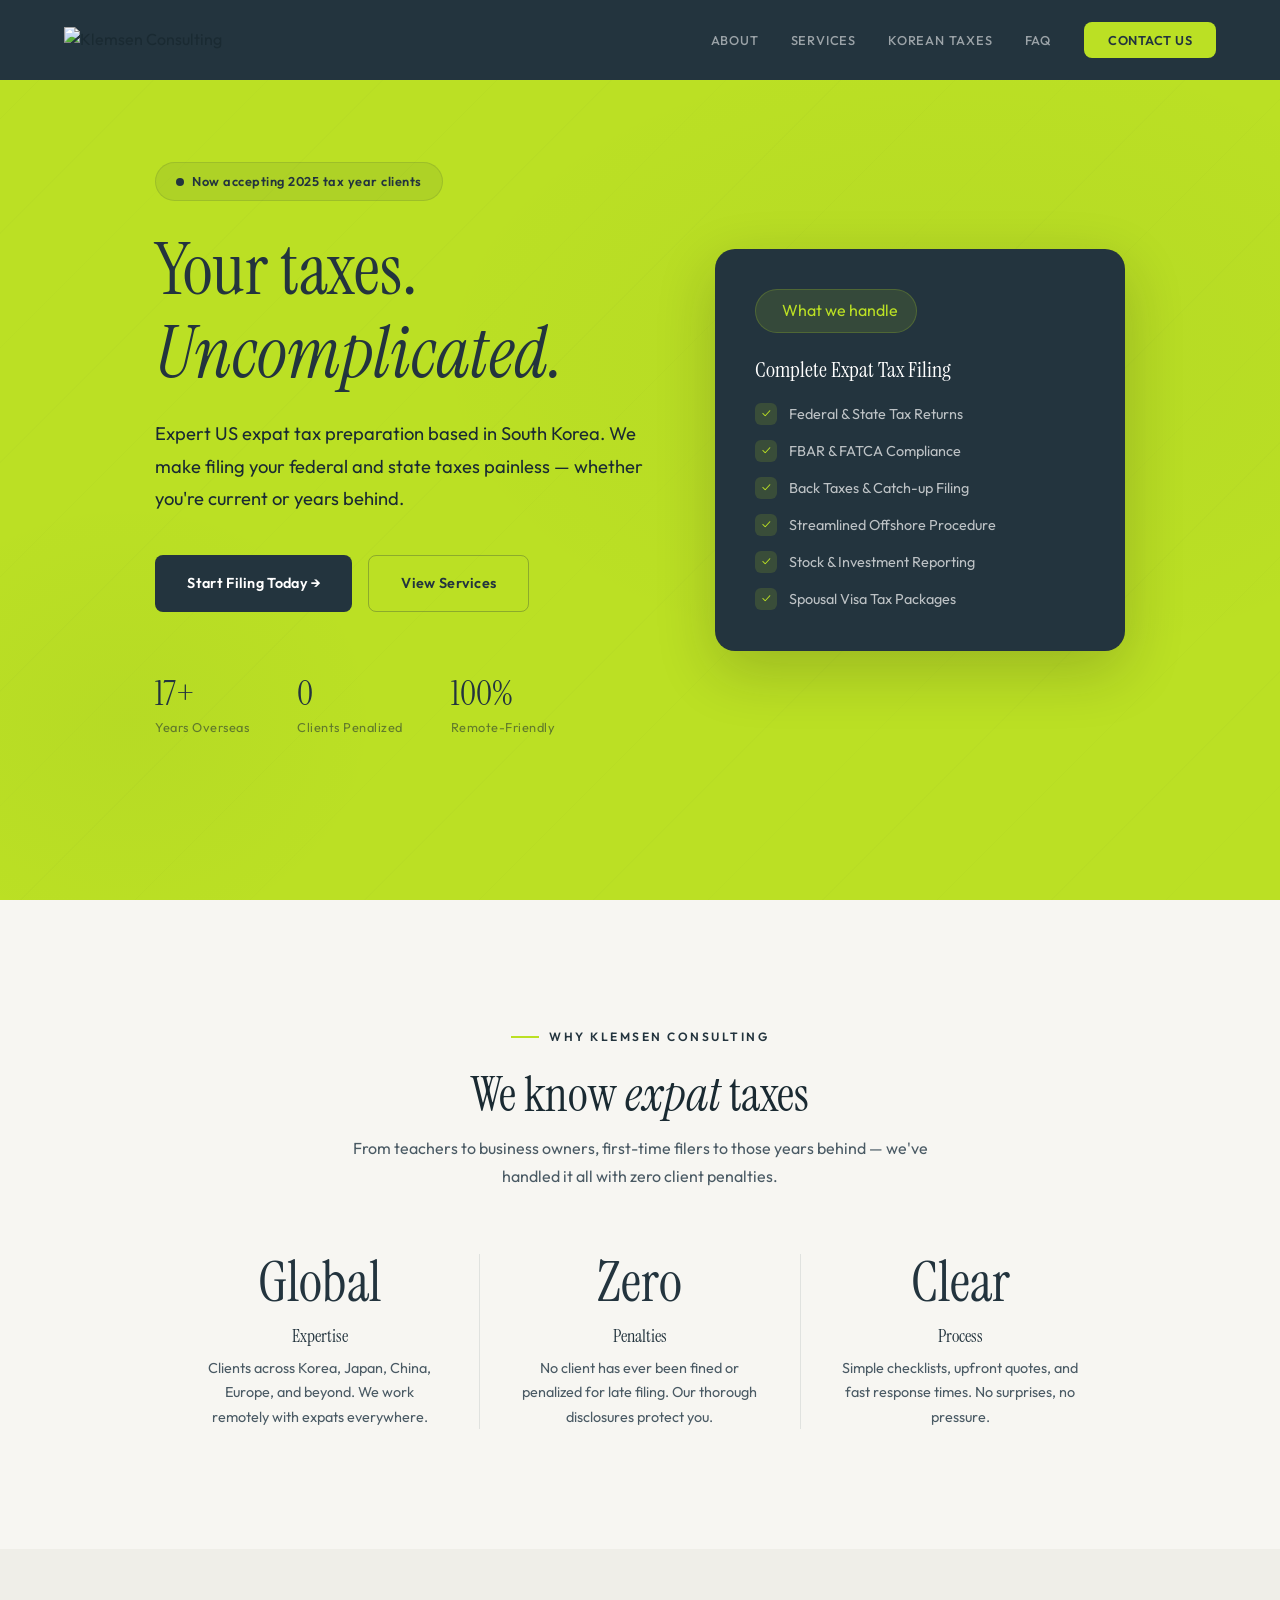
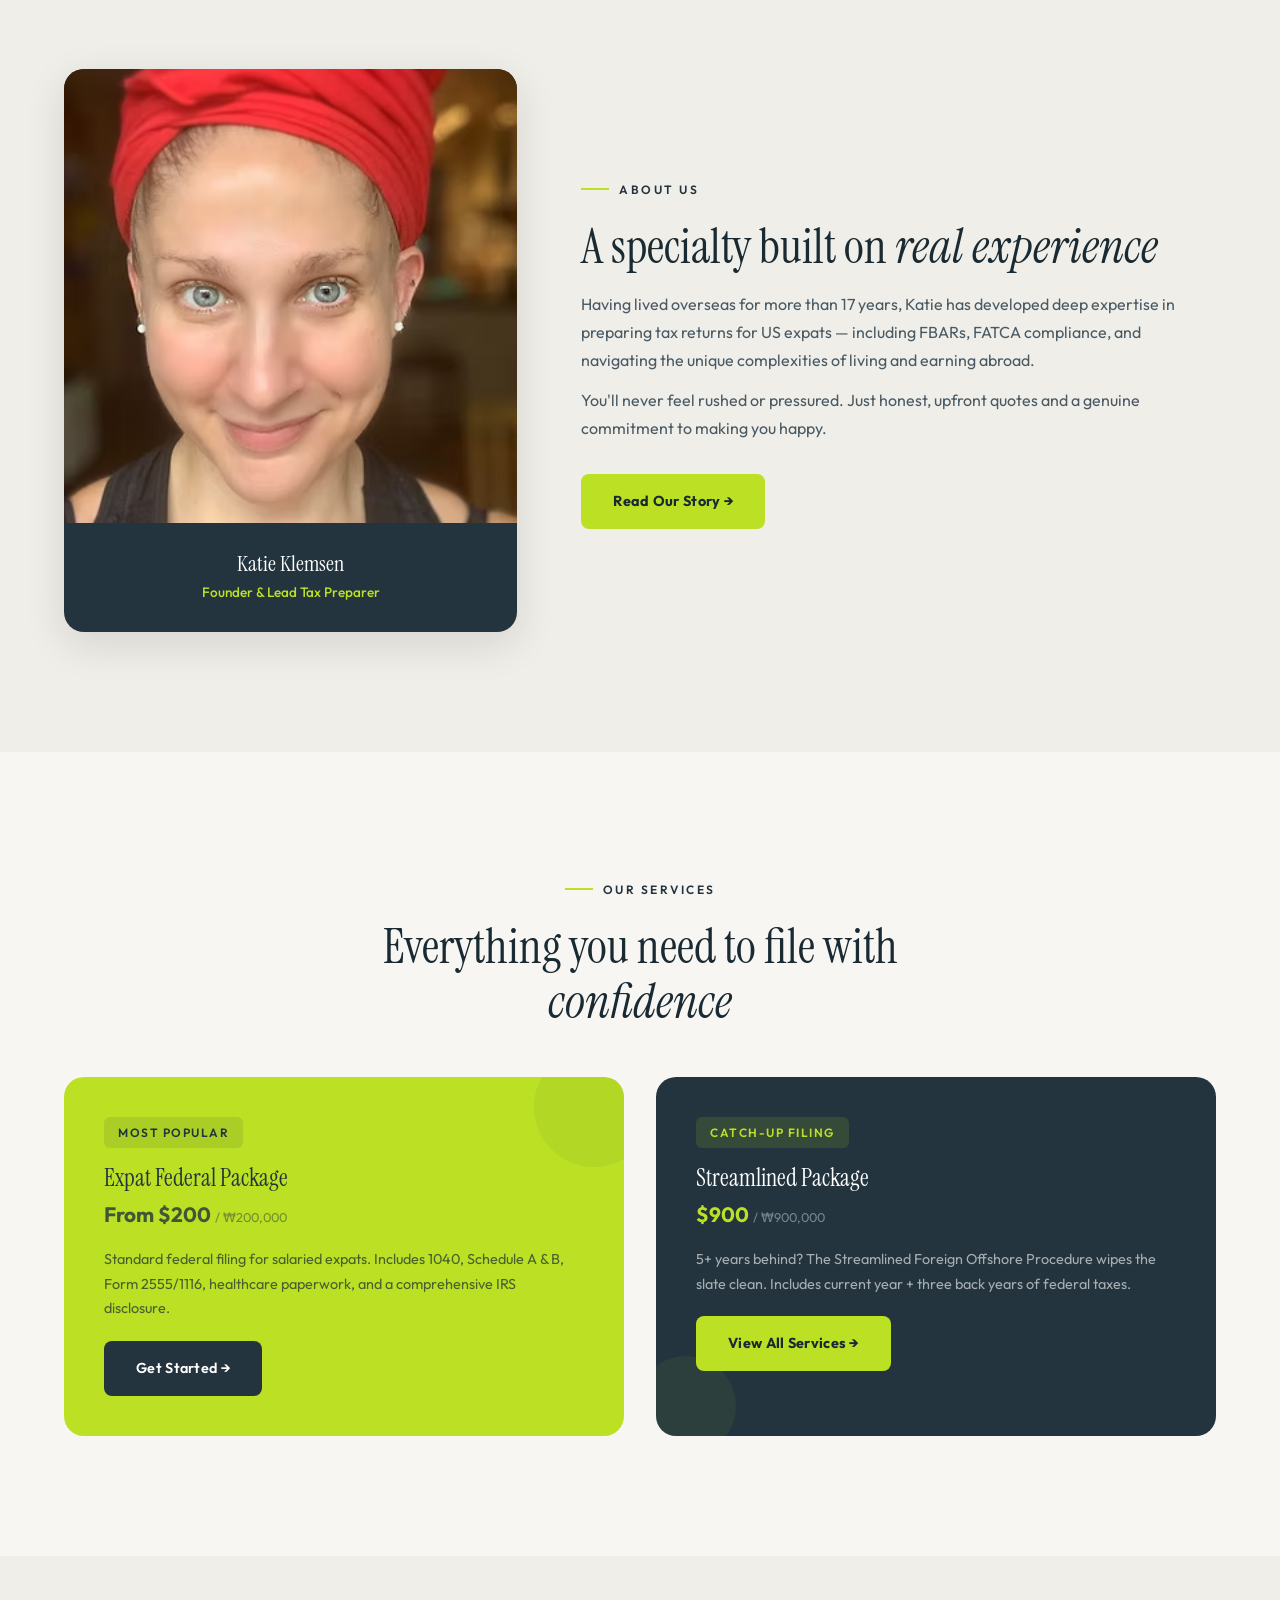
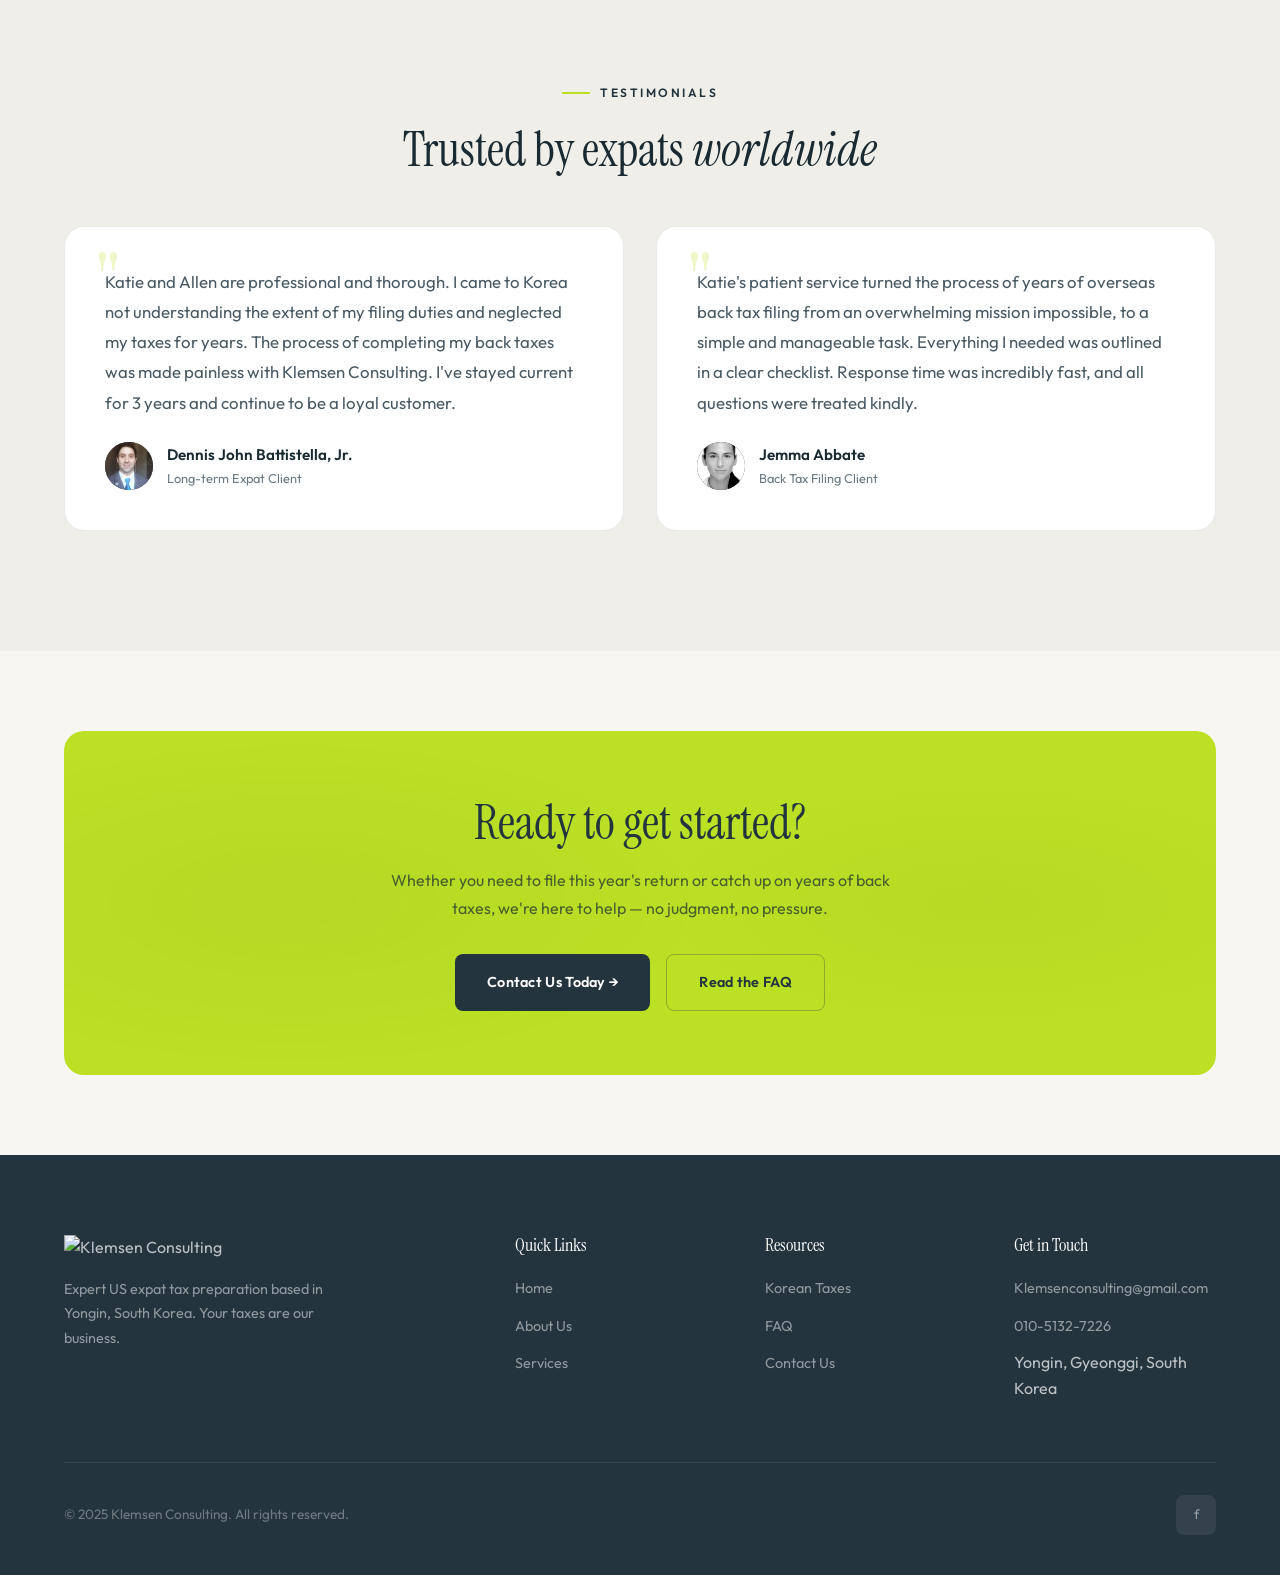
==== index.html @ 0dcc6005 "Replace card grid with clean text columns" ====
<!DOCTYPE html>
<html lang="en">
<head>
  <meta charset="UTF-8">
  <meta name="viewport" content="width=device-width, initial-scale=1.0">
  <title>Klemsen Consulting | US Expat Tax Experts in South Korea</title>
  <meta name="description" content="Expert US expat tax preparation from South Korea. Federal & state filing, back taxes, FBARs — made painless by Katie Klemsen.">
  <link rel="stylesheet" href="styles.css">
</head>
<body>

  <!-- ═══ NAV ═══ -->
  <nav class="nav nav-on-lime">
    <div class="nav-inner">
      <a href="index.html" class="nav-logo">
        <img src="images/header-logo.png" alt="Klemsen Consulting" class="nav-logo-img">
      </a>
      <ul class="nav-links">
        <li><a href="about.html">About</a></li>
        <li><a href="services.html">Services</a></li>
        <li><a href="korean-taxes.html">Korean Taxes</a></li>
        <li><a href="faq.html">FAQ</a></li>
        <li><a href="contact.html" class="nav-cta">Contact Us</a></li>
      </ul>
      <button class="nav-hamburger" aria-label="Menu">
        <span></span><span></span><span></span>
      </button>
    </div>
    <div class="nav-mobile">
      <a href="index.html" class="active">Home</a>
      <a href="about.html">About</a>
      <a href="services.html">Services</a>
      <a href="korean-taxes.html">Korean Taxes</a>
      <a href="faq.html">FAQ</a>
      <a href="contact.html">Contact Us</a>
    </div>
  </nav>

  <!-- ═══ HERO — LIME GREEN ═══ -->
  <section class="hero">
    <div class="hero-bg-pattern"></div>
    <div class="container">
      <div class="hero-grid">
        <div class="hero-content">
          <div class="hero-badge animate">
            <div class="dot"></div>
            <span>Now accepting 2025 tax year clients</span>
          </div>

          <h1 class="animate animate-d1">
            Your taxes.<br><em>Uncomplicated.</em>
          </h1>

          <p class="hero-sub animate animate-d2">
            Expert US expat tax preparation based in South Korea. We make filing your federal and state taxes painless — whether you're current or years behind.
          </p>

          <div class="animate animate-d3" style="display: flex; gap: 16px; flex-wrap: wrap;">
            <a href="contact.html" class="btn btn-dark">Start Filing Today →</a>
            <a href="services.html" class="btn btn-outline-dark">View Services</a>
          </div>

          <div class="hero-stats animate animate-d4">
            <div>
              <div class="hero-stat-num">17+</div>
              <div class="hero-stat-label">Years Overseas</div>
            </div>
            <div>
              <div class="hero-stat-num">0</div>
              <div class="hero-stat-label">Clients Penalized</div>
            </div>
            <div>
              <div class="hero-stat-num">100%</div>
              <div class="hero-stat-label">Remote-Friendly</div>
            </div>
          </div>
        </div>

        <div class="hero-visual animate animate-d3">
          <div class="hero-card">
            <div class="hero-card-badge">
              <div class="dot"></div>
              <span>What we handle</span>
            </div>
            <h3>Complete Expat Tax Filing</h3>
            <ul class="hero-card-list">
              <li><span class="check">✓</span> Federal &amp; State Tax Returns</li>
              <li><span class="check">✓</span> FBAR &amp; FATCA Compliance</li>
              <li><span class="check">✓</span> Back Taxes &amp; Catch-up Filing</li>
              <li><span class="check">✓</span> Streamlined Offshore Procedure</li>
              <li><span class="check">✓</span> Stock &amp; Investment Reporting</li>
              <li><span class="check">✓</span> Spousal Visa Tax Packages</li>
            </ul>
          </div>
        </div>
      </div>
    </div>
  </section>

  <!-- ═══ WHY US ═══ -->
  <section class="section">
    <div class="container">
      <div style="text-align:center; max-width: 600px; margin: 0 auto 64px;">
        <div class="section-label anim" style="justify-content:center;">Why Klemsen Consulting</div>
        <h2 class="anim">We know <em>expat</em> taxes</h2>
        <p class="anim" style="margin-top: 12px;">From teachers to business owners, first-time filers to those years behind — we've handled it all with zero client penalties.</p>
      </div>

      <div class="anim" style="display: grid; grid-template-columns: 1fr 1px 1fr 1px 1fr; gap: 0; align-items: start; max-width: 960px; margin: 0 auto;" id="why-grid">
        <div style="padding: 0 40px; text-align: center;">
          <div style="font-family: var(--font-display); font-size: 3.5rem; color: var(--slate); line-height: 1; margin-bottom: 16px;">Global</div>
          <h3 style="font-size: 1.1rem; margin-bottom: 10px; color: var(--slate);">Expertise</h3>
          <p style="font-size: .9rem; line-height: 1.7;">Clients across Korea, Japan, China, Europe, and beyond. We work remotely with expats everywhere.</p>
        </div>
        <div style="width: 1px; height: 100%; background: var(--border);"></div>
        <div style="padding: 0 40px; text-align: center;">
          <div style="font-family: var(--font-display); font-size: 3.5rem; color: var(--slate); line-height: 1; margin-bottom: 16px;">Zero</div>
          <h3 style="font-size: 1.1rem; margin-bottom: 10px; color: var(--slate);">Penalties</h3>
          <p style="font-size: .9rem; line-height: 1.7;">No client has ever been fined or penalized for late filing. Our thorough disclosures protect you.</p>
        </div>
        <div style="width: 1px; height: 100%; background: var(--border);"></div>
        <div style="padding: 0 40px; text-align: center;">
          <div style="font-family: var(--font-display); font-size: 3.5rem; color: var(--slate); line-height: 1; margin-bottom: 16px;">Clear</div>
          <h3 style="font-size: 1.1rem; margin-bottom: 10px; color: var(--slate);">Process</h3>
          <p style="font-size: .9rem; line-height: 1.7;">Simple checklists, upfront quotes, and fast response times. No surprises, no pressure.</p>
        </div>
      </div>
    </div>
  </section>
  <style>
    @media (max-width: 768px) {
      #why-grid { grid-template-columns: 1fr !important; gap: 40px !important; }
      #why-grid > div[style*="width: 1px"] { width: 60px !important; height: 1px !important; margin: 0 auto; }
    }
  </style>

  <!-- ═══ ABOUT PREVIEW — with Katie photo ═══ -->
  <section class="section" style="background: var(--bg-alt);">
    <div class="container">
      <div class="about-grid" style="align-items: center;">
        <div class="anim">
          <div style="background: var(--slate); border-radius: var(--radius-lg); overflow: hidden; box-shadow: var(--shadow-lg);">
            <img src="images/katie.avif" alt="Katie Klemsen" style="width: 100%; display: block; aspect-ratio: 1; object-fit: cover;">
            <div style="padding: 28px 32px; text-align: center;">
              <h3 style="color: var(--white); font-size: 1.4rem; margin-bottom: 4px;">Katie Klemsen</h3>
              <p style="color: var(--lime); font-size: .85rem; font-weight: 500; margin: 0;">Founder &amp; Lead Tax Preparer</p>
            </div>
          </div>
        </div>
        <div>
          <div class="section-label anim">About Us</div>
          <h2 class="anim">A specialty built on <em>real experience</em></h2>
          <p class="anim" style="margin-top: 16px;">
            Having lived overseas for more than 17 years, Katie has developed deep expertise in preparing tax returns for US expats — including FBARs, FATCA compliance, and navigating the unique complexities of living and earning abroad.
          </p>
          <p class="anim" style="margin-top: 12px; margin-bottom: 32px;">
            You'll never feel rushed or pressured. Just honest, upfront quotes and a genuine commitment to making you happy.
          </p>
          <a href="about.html" class="btn btn-lime anim">Read Our Story →</a>
        </div>
      </div>
    </div>
  </section>

  <!-- ═══ SERVICES PREVIEW ═══ -->
  <section class="section">
    <div class="container">
      <div style="text-align: center; max-width: 600px; margin: 0 auto 48px;">
        <div class="section-label anim" style="justify-content:center;">Our Services</div>
        <h2 class="anim">Everything you need to file with <em>confidence</em></h2>
      </div>

      <div class="two-col">
        <!-- Featured: Expat Package -->
        <div class="anim" style="background: var(--lime); border-radius: var(--radius-lg); padding: 40px; position: relative; overflow: hidden;">
          <div style="position: absolute; top: -30px; right: -30px; width: 120px; height: 120px; border-radius: 50%; background: rgba(35,52,62,.05);"></div>
          <div style="display: inline-block; background: rgba(35,52,62,.1); border-radius: 6px; padding: 6px 14px; font-size: .75rem; font-weight: 600; letter-spacing: 1.5px; text-transform: uppercase; color: var(--slate); margin-bottom: 16px;">Most Popular</div>
          <h3 style="color: var(--slate); font-size: 1.5rem; margin-bottom: 6px;">Expat Federal Package</h3>
          <div style="color: var(--slate); font-weight: 700; font-size: 1.3rem; margin-bottom: 16px; opacity: .8;">From $200 <span style="font-size: .8rem; font-weight: 400; opacity: .6;">/ ₩200,000</span></div>
          <p style="color: var(--text-on-lime); opacity: .7; font-size: .9rem; line-height: 1.7; margin-bottom: 20px;">
            Standard federal filing for salaried expats. Includes 1040, Schedule A & B, Form 2555/1116, healthcare paperwork, and a comprehensive IRS disclosure.
          </p>
          <a href="contact.html" class="btn btn-dark" style="position: relative;">Get Started →</a>
        </div>

        <!-- Featured: Streamlined -->
        <div class="anim" style="background: var(--slate); border-radius: var(--radius-lg); padding: 40px; position: relative; overflow: hidden;">
          <div style="position: absolute; bottom: -20px; left: -20px; width: 100px; height: 100px; border-radius: 50%; background: rgba(187,224,36,.06);"></div>
          <div style="display: inline-block; background: rgba(187,224,36,.12); border-radius: 6px; padding: 6px 14px; font-size: .75rem; font-weight: 600; letter-spacing: 1.5px; text-transform: uppercase; color: var(--lime); margin-bottom: 16px;">Catch-Up Filing</div>
          <h3 style="color: var(--white); font-size: 1.5rem; margin-bottom: 6px;">Streamlined Package</h3>
          <div style="color: var(--lime); font-weight: 700; font-size: 1.3rem; margin-bottom: 16px;">$900 <span style="font-size: .8rem; color: rgba(255,255,255,.4); font-weight: 400;">/ ₩900,000</span></div>
          <p style="color: rgba(255,255,255,.6); font-size: .9rem; line-height: 1.7; margin-bottom: 20px;">
            5+ years behind? The Streamlined Foreign Offshore Procedure wipes the slate clean. Includes current year + three back years of federal taxes.
          </p>
          <a href="services.html" class="btn btn-lime" style="position: relative;">View All Services →</a>
        </div>
      </div>
    </div>
  </section>

  <!-- ═══ TESTIMONIALS ═══ -->
  <section class="section" style="background: var(--bg-alt);">
    <div class="container">
      <div style="text-align:center; max-width:500px; margin: 0 auto 48px;">
        <div class="section-label anim" style="justify-content:center;">Testimonials</div>
        <h2 class="anim">Trusted by expats <em>worldwide</em></h2>
      </div>

      <div class="two-col">
        <div class="testimonial-card anim">
          <p>Katie and Allen are professional and thorough. I came to Korea not understanding the extent of my filing duties and neglected my taxes for years. The process of completing my back taxes was made painless with Klemsen Consulting. I've stayed current for 3 years and continue to be a loyal customer.</p>
          <div class="testimonial-author">
            <div class="testimonial-avatar"><img src="images/testimonial-dennis.avif" alt="Dennis"></div>
            <div>
              <div class="testimonial-name">Dennis John Battistella, Jr.</div>
              <div class="testimonial-role">Long-term Expat Client</div>
            </div>
          </div>
        </div>
        <div class="testimonial-card anim">
          <p>Katie's patient service turned the process of years of overseas back tax filing from an overwhelming mission impossible, to a simple and manageable task. Everything I needed was outlined in a clear checklist. Response time was incredibly fast, and all questions were treated kindly.</p>
          <div class="testimonial-author">
            <div class="testimonial-avatar"><img src="images/testimonial-jemma.avif" alt="Jemma"></div>
            <div>
              <div class="testimonial-name">Jemma Abbate</div>
              <div class="testimonial-role">Back Tax Filing Client</div>
            </div>
          </div>
        </div>
      </div>

    </div>
  </section>


  <!-- ═══ CTA ═══ -->
  <section class="section-sm">
    <div class="container">
      <div class="cta-banner anim">
        <h2>Ready to get started?</h2>
        <p>Whether you need to file this year's return or catch up on years of back taxes, we're here to help — no judgment, no pressure.</p>
        <div style="display: flex; gap: 16px; justify-content: center; flex-wrap: wrap; position: relative; z-index: 1;">
          <a href="contact.html" class="btn btn-dark">Contact Us Today →</a>
          <a href="faq.html" class="btn btn-outline-dark">Read the FAQ</a>
        </div>
      </div>
    </div>
  </section>

  <!-- ═══ FOOTER ═══ -->
  <footer class="footer">
    <div class="container">
      <div class="footer-grid">
        <div class="footer-brand">
          <div style="margin-bottom:16px;">
            <img src="images/header-logo.png" alt="Klemsen Consulting" style="height:40px;width:auto;">
          </div>
          <p>Expert US expat tax preparation based in Yongin, South Korea. Your taxes are our business.</p>
        </div>
        <div>
          <h4>Quick Links</h4>
          <ul class="footer-links">
            <li><a href="index.html">Home</a></li>
            <li><a href="about.html">About Us</a></li>
            <li><a href="services.html">Services</a></li>
              </ul>
        </div>
        <div>
          <h4>Resources</h4>
          <ul class="footer-links">
            <li><a href="korean-taxes.html">Korean Taxes</a></li>
            <li><a href="faq.html">FAQ</a></li>
            <li><a href="contact.html">Contact Us</a></li>
          </ul>
        </div>
        <div>
          <h4>Get in Touch</h4>
          <ul class="footer-links">
            <li><a href="mailto:Klemsenconsulting@gmail.com">Klemsenconsulting@gmail.com</a></li>
            <li><a href="tel:010-5132-7226">010-5132-7226</a></li>
            <li>Yongin, Gyeonggi, South Korea</li>
          </ul>
        </div>
      </div>
      <div class="footer-bottom">
        <span>&copy; 2025 Klemsen Consulting. All rights reserved.</span>
        <div class="footer-social">
          <a href="https://www.facebook.com/taxuncomplicatedklemsenconsulting2016/" target="_blank" rel="noopener" aria-label="Facebook">f</a>
        </div>
      </div>
    </div>
  </footer>

  <script src="main.js"></script>
</body>
</html>
---- styles.css ----
/* ═══════════════════════════════════════════════════
   KLEMSEN CONSULTING — Global Styles v2
   Brand: #23343e (dark) · #bbe024 (lime) · #181919 (black) · #009ed8 (blue)
   COLOR STRATEGY: Lime-green forward, dark slate as accent
   ═══════════════════════════════════════════════════ */

@import url('https://fonts.googleapis.com/css2?family=Instrument+Serif:ital@0;1&family=Outfit:wght@300;400;500;600;700&display=swap');

:root {
  --lime: #bbe024;
  --lime-light: #d4f05a;
  --lime-dark: #a0c010;
  --slate: #23343e;
  --slate-light: #2d4450;
  --black: #181919;
  --blue: #009ed8;
  --white: #ffffff;
  --bg: #f7f6f2;
  --bg-alt: #efeee8;
  --text-on-lime: #1a2a32;
  --text-on-slate: #e8e8e4;
  --text-primary: #1a2a32;
  --text-secondary: #4a5a64;
  --text-muted: #6b7b85;
  --border: rgba(35,52,62,.1);
  --border-lime: rgba(187,224,36,.3);
  --font-display: 'Instrument Serif', serif;
  --font-body: 'Outfit', sans-serif;
  --radius: 12px;
  --radius-lg: 20px;
  --shadow-sm: 0 1px 3px rgba(24,25,25,.06);
  --shadow-md: 0 4px 20px rgba(24,25,25,.08);
  --shadow-lg: 0 12px 40px rgba(24,25,25,.12);
  --transition: .3s cubic-bezier(.4,0,.2,1);
}

*, *::before, *::after { box-sizing: border-box; margin: 0; padding: 0; }
html { scroll-behavior: smooth; -webkit-font-smoothing: antialiased; }
body {
  font-family: var(--font-body);
  background: var(--bg);
  color: var(--text-primary);
  line-height: 1.6;
  overflow-x: hidden;
}

h1, h2, h3, h4 { font-family: var(--font-display); font-weight: 400; line-height: 1.15; }
h1 { font-size: clamp(2.8rem, 6vw, 4.5rem); }
h2 { font-size: clamp(2rem, 4vw, 3rem); }
h3 { font-size: clamp(1.3rem, 2.5vw, 1.6rem); }
p { font-size: 1rem; line-height: 1.75; color: var(--text-secondary); }
a { text-decoration: none; color: inherit; transition: color var(--transition); }
img { max-width: 100%; height: auto; }

/* ─── Layout ─── */
.container { max-width: 1200px; margin: 0 auto; padding: 0 24px; }
.container-narrow { max-width: 900px; margin: 0 auto; padding: 0 24px; }
.section { padding: 120px 0; }
.section-sm { padding: 80px 0; }

.section-label {
  display: inline-flex;
  align-items: center;
  gap: 10px;
  font-family: var(--font-body);
  font-size: .75rem;
  font-weight: 600;
  letter-spacing: 2.5px;
  text-transform: uppercase;
  color: var(--slate);
  margin-bottom: 20px;
}
.section-label::before {
  content: '';
  width: 28px;
  height: 2px;
  background: var(--lime);
  display: inline-block;
}
.section-label-light { color: var(--lime); }
.section-label-light::before { background: rgba(255,255,255,.3); }

/* ─── Buttons ─── */
.btn {
  display: inline-flex;
  align-items: center;
  gap: 8px;
  font-family: var(--font-body);
  font-weight: 600;
  font-size: .9rem;
  letter-spacing: .3px;
  padding: 16px 32px;
  border-radius: 8px;
  border: none;
  cursor: pointer;
  transition: all var(--transition);
  text-decoration: none;
}
.btn-dark {
  background: var(--slate);
  color: var(--white);
}
.btn-dark:hover {
  background: var(--black);
  transform: translateY(-2px);
  box-shadow: 0 8px 24px rgba(35,52,62,.25);
}
.btn-lime {
  background: var(--lime);
  color: var(--text-on-lime);
  font-weight: 700;
}
.btn-lime:hover {
  background: var(--lime-light);
  transform: translateY(-2px);
  box-shadow: 0 8px 24px rgba(187,224,36,.35);
}
.btn-outline-dark {
  background: transparent;
  color: var(--slate);
  border: 1.5px solid rgba(35,52,62,.3);
}
.btn-outline-dark:hover {
  border-color: var(--slate);
  background: rgba(35,52,62,.05);
}
.btn-outline-light {
  background: transparent;
  color: var(--white);
  border: 1.5px solid rgba(255,255,255,.25);
}
.btn-outline-light:hover {
  border-color: rgba(255,255,255,.5);
  background: rgba(255,255,255,.08);
}
.btn-blue {
  background: var(--blue);
  color: var(--white);
}
.btn-blue:hover {
  background: #0090c4;
  transform: translateY(-2px);
  box-shadow: 0 8px 24px rgba(0,158,216,.25);
}

/* ─── Navigation ─── */
.nav {
  position: fixed;
  top: 0; left: 0; right: 0;
  z-index: 1000;
  background: var(--slate);
  transition: all .4s ease;
}
.nav-inner {
  max-width: 1200px;
  margin: 0 auto;
  padding: 0 24px;
  display: flex;
  align-items: center;
  justify-content: space-between;
  height: 80px;
}
.nav.scrolled {
  background: var(--slate);
  backdrop-filter: blur(16px);
  border-bottom: 1px solid rgba(255,255,255,.05);
}
.nav-logo {
  display: flex;
  align-items: center;
  gap: 12px;
}
.nav-logo-icon {
  height: 42px;
  width: 42px;
  border-radius: 8px;
  object-fit: cover;
}
.nav-logo-text {
  font-family: var(--font-body);
  font-size: .95rem;
  letter-spacing: 1.5px;
  color: var(--white);
}
.nav-logo-text strong {
  font-weight: 700;
  letter-spacing: 2px;
}
.nav-logo-divider {
  color: rgba(255,255,255,.25);
  font-weight: 300;
  margin: 0 2px;
}
.nav-links {
  display: flex;
  align-items: center;
  gap: 32px;
  list-style: none;
}
.nav-links a {
  font-size: .8rem;
  font-weight: 500;
  letter-spacing: .8px;
  text-transform: uppercase;
  color: rgba(255,255,255,.55);
  position: relative;
  padding-bottom: 4px;
}
.nav-links a:hover,
.nav-links a.active {
  color: var(--white);
}
.nav-links a.active::after {
  content: '';
  position: absolute;
  bottom: 0; left: 0; right: 0;
  height: 2px;
  background: var(--lime);
  border-radius: 2px;
}
/* Remove old lime-hero nav overrides since nav is always slate now */
.nav-on-lime .nav-links a { color: rgba(255,255,255,.55); }
.nav-on-lime .nav-links a:hover,
.nav-on-lime .nav-links a.active { color: var(--white); opacity: 1; }

.nav-cta {
  background: var(--lime) !important;
  color: var(--slate) !important;
  padding: 10px 24px !important;
  border-radius: 8px !important;
  font-weight: 600 !important;
  letter-spacing: .5px !important;
  opacity: 1 !important;
  transition: all var(--transition);
}
.nav-cta:hover { background: var(--lime-light) !important; transform: translateY(-1px); }
.nav-cta::after { display: none !important; }

.nav-hamburger {
  display: none;
  flex-direction: column;
  gap: 5px;
  cursor: pointer;
  padding: 8px;
  background: none;
  border: none;
}
.nav-hamburger span {
  width: 24px; height: 2px;
  background: var(--white);
  border-radius: 2px;
  transition: all .3s;
}
.nav-mobile {
  display: none;
  position: fixed;
  top: 80px; left: 0; right: 0;
  background: var(--slate);
  padding: 24px;
  border-bottom: 1px solid rgba(255,255,255,.08);
  flex-direction: column;
  gap: 16px;
  z-index: 999;
}
.nav-mobile a {
  font-size: .95rem;
  font-weight: 500;
  color: rgba(255,255,255,.55);
  padding: 8px 0;
}
.nav-mobile a:hover, .nav-mobile a.active { color: var(--white); }
.nav-mobile.open { display: flex; }

/* ─── Hero (LIME background) ─── */
.hero {
  min-height: 100vh;
  display: flex;
  align-items: center;
  position: relative;
  overflow: hidden;
  background: var(--lime);
}
.hero-bg-pattern {
  position: absolute;
  inset: 0;
  background:
    radial-gradient(ellipse 70% 60% at 75% 40%, rgba(35,52,62,.04) 0%, transparent 60%),
    radial-gradient(ellipse 40% 50% at 10% 80%, rgba(35,52,62,.03) 0%, transparent 50%);
}
/* Subtle diagonal stripe texture */
.hero-bg-pattern::after {
  content: '';
  position: absolute;
  inset: 0;
  background: repeating-linear-gradient(
    -45deg,
    transparent,
    transparent 80px,
    rgba(35,52,62,.015) 80px,
    rgba(35,52,62,.015) 81px
  );
}
.hero-grid {
  display: grid;
  grid-template-columns: 1.1fr .9fr;
  gap: 60px;
  align-items: center;
  position: relative;
  z-index: 1;
}
.hero-content { padding: 40px 0; }
.hero h1 {
  color: var(--slate);
  margin-bottom: 24px;
}
.hero h1 em {
  font-style: italic;
  color: var(--slate);
}
.hero-sub {
  color: var(--text-on-lime);
  font-size: 1.15rem;
  max-width: 500px;
  margin-bottom: 40px;
  opacity: .75;
}
.hero-badge {
  display: inline-flex;
  align-items: center;
  gap: 8px;
  background: rgba(35,52,62,.08);
  border: 1px solid rgba(35,52,62,.12);
  border-radius: 100px;
  padding: 8px 20px;
  margin-bottom: 28px;
}
.hero-badge .dot {
  width: 8px; height: 8px;
  border-radius: 50%;
  background: var(--slate);
  animation: pulse 2s infinite;
}
@keyframes pulse {
  0%, 100% { opacity: 1; }
  50% { opacity: .4; }
}
.hero-badge span {
  font-size: .8rem;
  font-weight: 600;
  color: var(--slate);
  letter-spacing: .5px;
}
.hero-stats {
  display: flex;
  gap: 48px;
  margin-top: 64px;
}
.hero-stat-num {
  font-family: var(--font-display);
  font-size: 2.2rem;
  color: var(--slate);
  line-height: 1;
  margin-bottom: 6px;
}
.hero-stat-label {
  font-size: .8rem;
  color: var(--text-on-lime);
  opacity: .55;
  letter-spacing: .5px;
}

/* Hero right visual */
.hero-visual {
  position: relative;
  display: flex;
  align-items: center;
  justify-content: center;
}
.hero-card {
  background: var(--slate);
  border-radius: var(--radius-lg);
  padding: 40px;
  width: 100%;
  max-width: 420px;
  box-shadow: 0 20px 60px rgba(24,25,25,.2);
}
.hero-card-badge {
  display: inline-flex;
  align-items: center;
  gap: 8px;
  background: rgba(187,224,36,.12);
  border: 1px solid rgba(187,224,36,.2);
  border-radius: 100px;
  padding: 8px 18px;
  margin-bottom: 24px;
}
.hero-card-badge .dot { background: var(--lime); }
.hero-card-badge span { color: var(--lime); }
.hero-card h3 {
  color: var(--white);
  font-size: 1.4rem;
  margin-bottom: 20px;
}
.hero-card-list {
  list-style: none;
  display: flex;
  flex-direction: column;
  gap: 14px;
}
.hero-card-list li {
  display: flex;
  align-items: center;
  gap: 12px;
  font-size: .9rem;
  color: rgba(255,255,255,.7);
}
.hero-card-list .check {
  width: 22px; height: 22px;
  border-radius: 6px;
  background: rgba(187,224,36,.15);
  color: var(--lime);
  display: flex;
  align-items: center;
  justify-content: center;
  font-size: .7rem;
  flex-shrink: 0;
}

/* ─── Page headers (dark) ─── */
.page-header {
  background: var(--slate);
  padding: 160px 0 80px;
  position: relative;
  overflow: hidden;
}
.page-header-glow {
  position: absolute;
  inset: 0;
  background: radial-gradient(ellipse 60% 80% at 60% 30%, rgba(187,224,36,.06), transparent 60%);
}
.page-header h1 { color: var(--white); max-width: 650px; }
.page-header h1 em { color: var(--lime); }
.page-header p { color: rgba(255,255,255,.55); max-width: 520px; margin-top: 16px; font-size: 1.1rem; }

/* ─── Cards ─── */
.card {
  background: var(--white);
  border-radius: var(--radius-lg);
  border: 1px solid var(--border);
  padding: 36px;
  transition: all var(--transition);
}
.card:hover {
  border-color: rgba(35,52,62,.18);
  box-shadow: var(--shadow-md);
  transform: translateY(-4px);
}

/* ─── Service cards ─── */
.service-grid {
  display: grid;
  grid-template-columns: repeat(3, 1fr);
  gap: 24px;
}
.service-card {
  background: var(--white);
  border: 1px solid var(--border);
  border-radius: var(--radius-lg);
  padding: 36px;
  transition: all var(--transition);
  position: relative;
  overflow: hidden;
}
.service-card:hover {
  border-color: rgba(35,52,62,.2);
  box-shadow: var(--shadow-md);
  transform: translateY(-6px);
}
.service-card::before {
  content: '';
  position: absolute;
  top: 0; left: 0; right: 0;
  height: 3px;
  background: linear-gradient(90deg, var(--lime), var(--blue));
  opacity: 0;
  transition: opacity var(--transition);
}
.service-card:hover::before { opacity: 1; }
.service-icon {
  width: 52px; height: 52px;
  border-radius: 12px;
  background: rgba(187,224,36,.15);
  display: flex;
  align-items: center;
  justify-content: center;
  font-size: 1.4rem;
  margin-bottom: 20px;
}
.service-card h3 {
  font-size: 1.3rem;
  color: var(--text-primary);
  margin-bottom: 8px;
}
.service-price {
  font-family: var(--font-body);
  font-weight: 600;
  font-size: .85rem;
  color: var(--blue);
  margin-bottom: 14px;
}
.service-card p {
  font-size: .9rem;
  color: var(--text-muted);
  line-height: 1.7;
}

/* ─── Testimonial cards ─── */
.testimonial-card {
  background: var(--white);
  border: 1px solid var(--border);
  border-radius: var(--radius-lg);
  padding: 40px;
  position: relative;
}
.testimonial-card::before {
  content: '"';
  font-family: var(--font-display);
  font-size: 5rem;
  color: rgba(187,224,36,.25);
  position: absolute;
  top: 16px; left: 28px;
  line-height: 1;
}
.testimonial-card p {
  font-size: 1.05rem;
  line-height: 1.8;
  color: var(--text-secondary);
  margin-bottom: 24px;
  position: relative;
  z-index: 1;
}
.testimonial-author {
  display: flex;
  align-items: center;
  gap: 14px;
}
.testimonial-avatar {
  width: 48px; height: 48px;
  border-radius: 50%;
  overflow: hidden;
  background: var(--slate);
  color: var(--lime);
  display: flex;
  align-items: center;
  justify-content: center;
  font-family: var(--font-display);
  font-size: 1.2rem;
  flex-shrink: 0;
}
.testimonial-avatar img {
  width: 100%; height: 100%;
  object-fit: cover;
}
.testimonial-name {
  font-weight: 600;
  font-size: .95rem;
  color: var(--text-primary);
}
.testimonial-role {
  font-size: .8rem;
  color: var(--text-muted);
}

/* ─── FAQ ─── */
.faq-item {
  border-bottom: 1px solid var(--border);
  padding: 28px 0;
}
.faq-question {
  display: flex;
  justify-content: space-between;
  align-items: center;
  cursor: pointer;
  gap: 16px;
  background: none;
  border: none;
  width: 100%;
  text-align: left;
  font-family: var(--font-display);
  font-size: 1.2rem;
  color: var(--text-primary);
  padding: 0;
}
.faq-question:hover { color: var(--slate); }
.faq-toggle {
  width: 32px; height: 32px;
  border-radius: 50%;
  background: rgba(187,224,36,.2);
  display: flex;
  align-items: center;
  justify-content: center;
  flex-shrink: 0;
  font-size: 1.1rem;
  color: var(--slate);
  transition: all var(--transition);
}
.faq-item.open .faq-toggle {
  background: var(--lime);
  color: var(--slate);
  transform: rotate(45deg);
}
.faq-answer {
  max-height: 0;
  overflow: hidden;
  transition: max-height .4s ease, padding .4s ease;
}
.faq-item.open .faq-answer {
  max-height: 600px;
  padding-top: 16px;
}
.faq-answer p {
  font-size: .95rem;
  line-height: 1.8;
  color: var(--text-muted);
}

/* ─── Contact form ─── */
.form-group { margin-bottom: 20px; }
.form-label {
  display: block;
  font-size: .82rem;
  font-weight: 600;
  letter-spacing: .8px;
  text-transform: uppercase;
  color: var(--text-secondary);
  margin-bottom: 8px;
}
.form-input, .form-textarea {
  width: 100%;
  padding: 14px 18px;
  border-radius: 8px;
  border: 1.5px solid var(--border);
  background: var(--white);
  font-family: var(--font-body);
  font-size: .95rem;
  color: var(--text-primary);
  transition: border-color var(--transition);
  outline: none;
}
.form-input:focus, .form-textarea:focus {
  border-color: var(--lime-dark);
  box-shadow: 0 0 0 3px rgba(187,224,36,.15);
}
.form-textarea { min-height: 140px; resize: vertical; }

/* ─── Tax table ─── */
.tax-table {
  width: 100%;
  border-collapse: separate;
  border-spacing: 0;
  border-radius: var(--radius);
  overflow: hidden;
  border: 1px solid var(--border);
  margin: 32px 0;
  background: var(--white);
}
.tax-table th {
  background: var(--slate);
  color: var(--white);
  font-size: .8rem;
  font-weight: 600;
  letter-spacing: 1px;
  text-transform: uppercase;
  text-align: left;
  padding: 16px 24px;
}
.tax-table td {
  padding: 14px 24px;
  font-size: .9rem;
  color: var(--text-secondary);
  border-bottom: 1px solid var(--border);
}
.tax-table tr:last-child td { border-bottom: none; }
.tax-table tr:hover td { background: rgba(187,224,36,.04); }

/* ─── CTA Banner ─── */
.cta-banner {
  background: var(--lime);
  border-radius: var(--radius-lg);
  padding: 64px;
  text-align: center;
  position: relative;
  overflow: hidden;
}
.cta-banner::before {
  content: '';
  position: absolute;
  inset: 0;
  background:
    radial-gradient(ellipse 60% 80% at 20% 50%, rgba(35,52,62,.04) 0%, transparent 60%),
    radial-gradient(ellipse 50% 60% at 80% 50%, rgba(35,52,62,.03) 0%, transparent 60%);
}
.cta-banner h2 {
  color: var(--slate);
  position: relative;
  z-index: 1;
  margin-bottom: 16px;
}
.cta-banner p {
  color: var(--text-on-lime);
  opacity: .7;
  position: relative;
  z-index: 1;
  max-width: 500px;
  margin: 0 auto 32px;
}

/* ─── Footer ─── */
.footer {
  background: var(--slate);
  color: rgba(255,255,255,.7);
  padding: 80px 0 40px;
}
.footer-grid {
  display: grid;
  grid-template-columns: 2fr 1fr 1fr 1fr;
  gap: 48px;
  margin-bottom: 60px;
}
.footer h4 {
  color: var(--white);
  font-family: var(--font-display);
  font-size: 1.1rem;
  margin-bottom: 20px;
}
.footer-brand p {
  color: rgba(255,255,255,.5);
  font-size: .9rem;
  line-height: 1.7;
  max-width: 300px;
}
.footer-links {
  list-style: none;
  display: flex;
  flex-direction: column;
  gap: 12px;
}
.footer-links a {
  color: rgba(255,255,255,.5);
  font-size: .9rem;
  transition: color var(--transition);
}
.footer-links a:hover { color: var(--lime); }
.footer-bottom {
  border-top: 1px solid rgba(255,255,255,.1);
  padding-top: 32px;
  display: flex;
  justify-content: space-between;
  align-items: center;
  font-size: .85rem;
  color: rgba(255,255,255,.35);
}
.footer-social { display: flex; gap: 16px; }
.footer-social a {
  width: 40px; height: 40px;
  border-radius: 8px;
  background: rgba(255,255,255,.07);
  display: flex;
  align-items: center;
  justify-content: center;
  color: rgba(255,255,255,.5);
  transition: all var(--transition);
  font-size: .85rem;
}
.footer-social a:hover {
  background: var(--lime);
  color: var(--slate);
}

/* ─── Animations ─── */
@keyframes fadeUp {
  from { opacity: 0; transform: translateY(30px); }
  to { opacity: 1; transform: translateY(0); }
}
.animate { animation: fadeUp .8s cubic-bezier(.16,1,.3,1) both; }
.animate-d1 { animation-delay: .1s; }
.animate-d2 { animation-delay: .2s; }
.animate-d3 { animation-delay: .3s; }
.animate-d4 { animation-delay: .4s; }

/* ─── Utility grids ─── */
.about-grid {
  display: grid;
  grid-template-columns: 1fr 1.4fr;
  gap: 64px;
  align-items: start;
}
.contact-grid {
  display: grid;
  grid-template-columns: 1fr 1.3fr;
  gap: 64px;
  align-items: start;
}
.two-col {
  display: grid;
  grid-template-columns: 1fr 1fr;
  gap: 32px;
}

/* ─── Responsive ─── */
@media (max-width: 1024px) {
  .hero-grid { grid-template-columns: 1fr; }
  .hero-visual { display: none; }
  .service-grid { grid-template-columns: repeat(2, 1fr); }
  .footer-grid { grid-template-columns: 1fr 1fr; }
  .about-grid { grid-template-columns: 1fr; }
  .two-col { grid-template-columns: 1fr; }
}
@media (max-width: 768px) {
  .nav-links { display: none !important; }
  .nav-hamburger { display: flex; }
  .hero { min-height: auto; padding-top: 120px; padding-bottom: 80px; }
  .hero h1 { font-size: 2.4rem; }
  .hero-stats { gap: 32px; flex-wrap: wrap; }
  .service-grid { grid-template-columns: 1fr; }
  .section { padding: 80px 0; }
  .footer-grid { grid-template-columns: 1fr; gap: 32px; }
  .footer-bottom { flex-direction: column; gap: 16px; text-align: center; }
  .cta-banner { padding: 40px 24px; }
  .contact-grid { grid-template-columns: 1fr; }
  .about-grid { gap: 40px; }
}
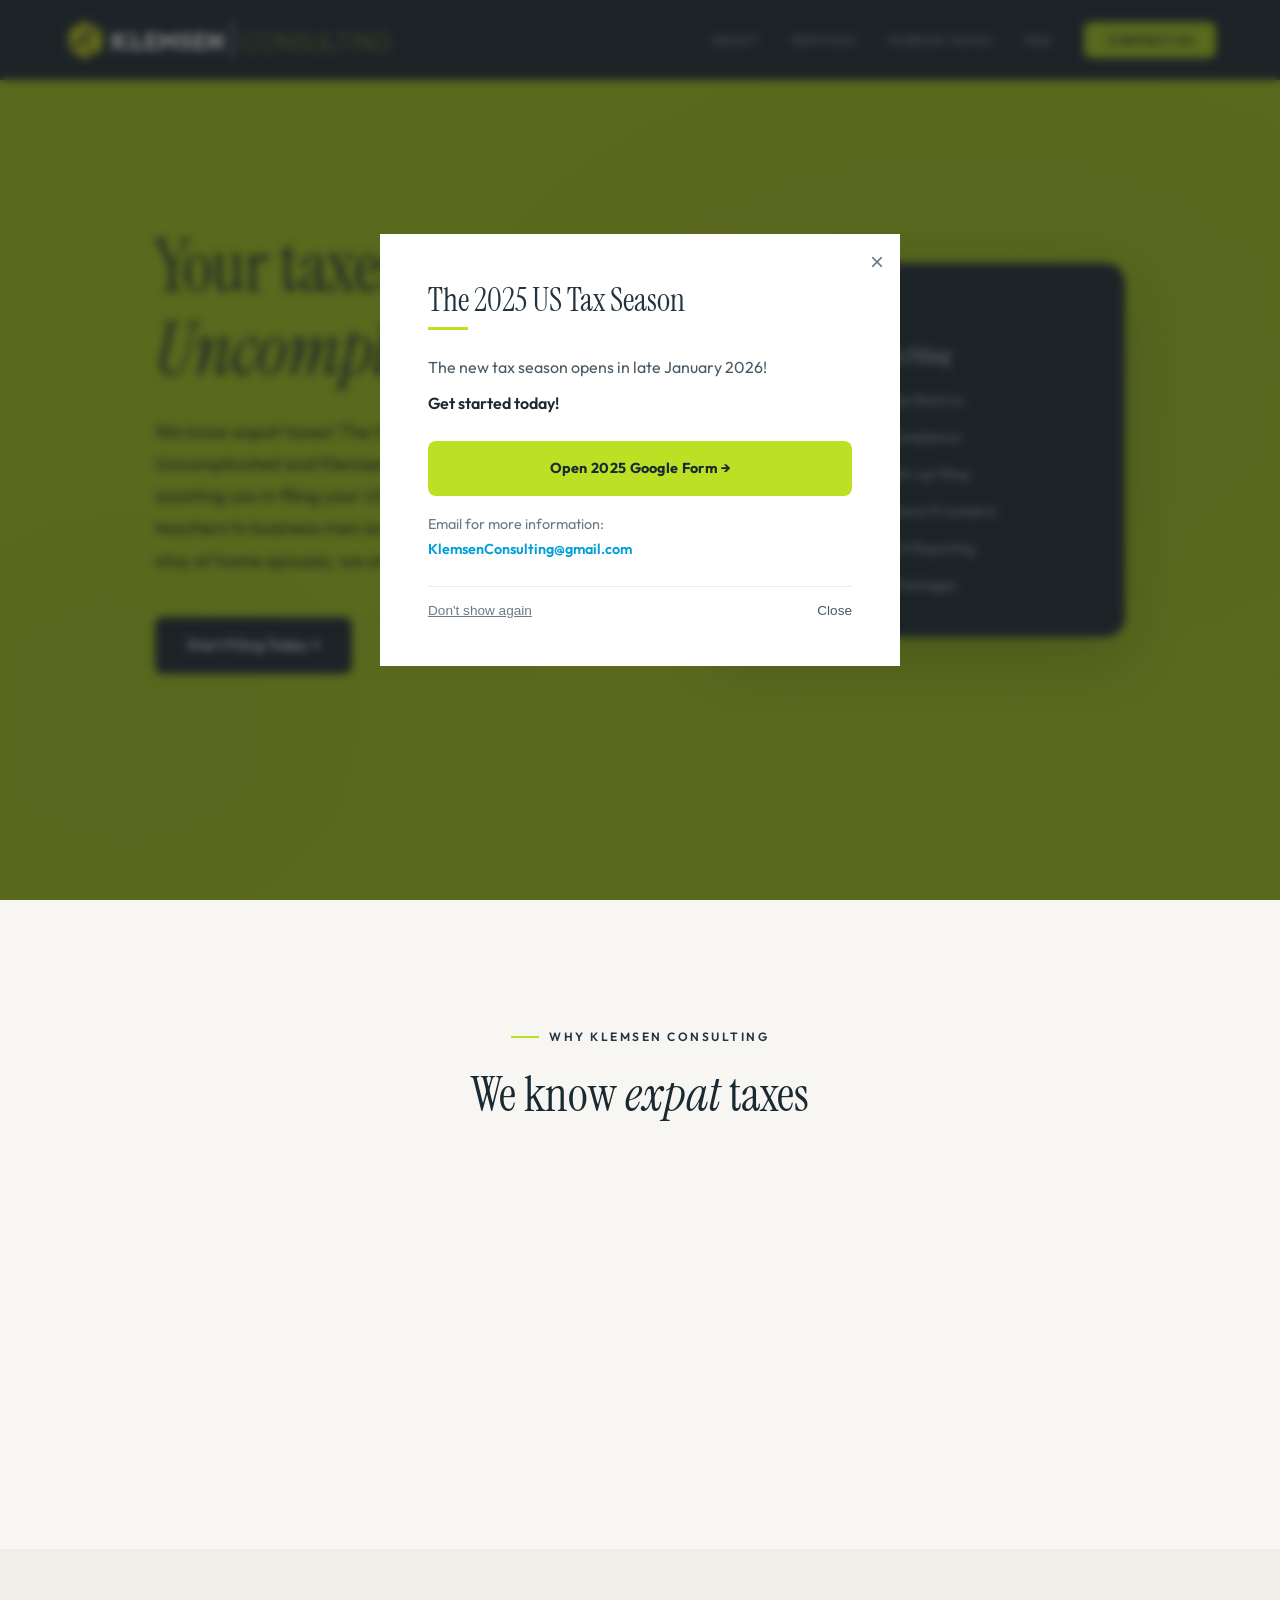
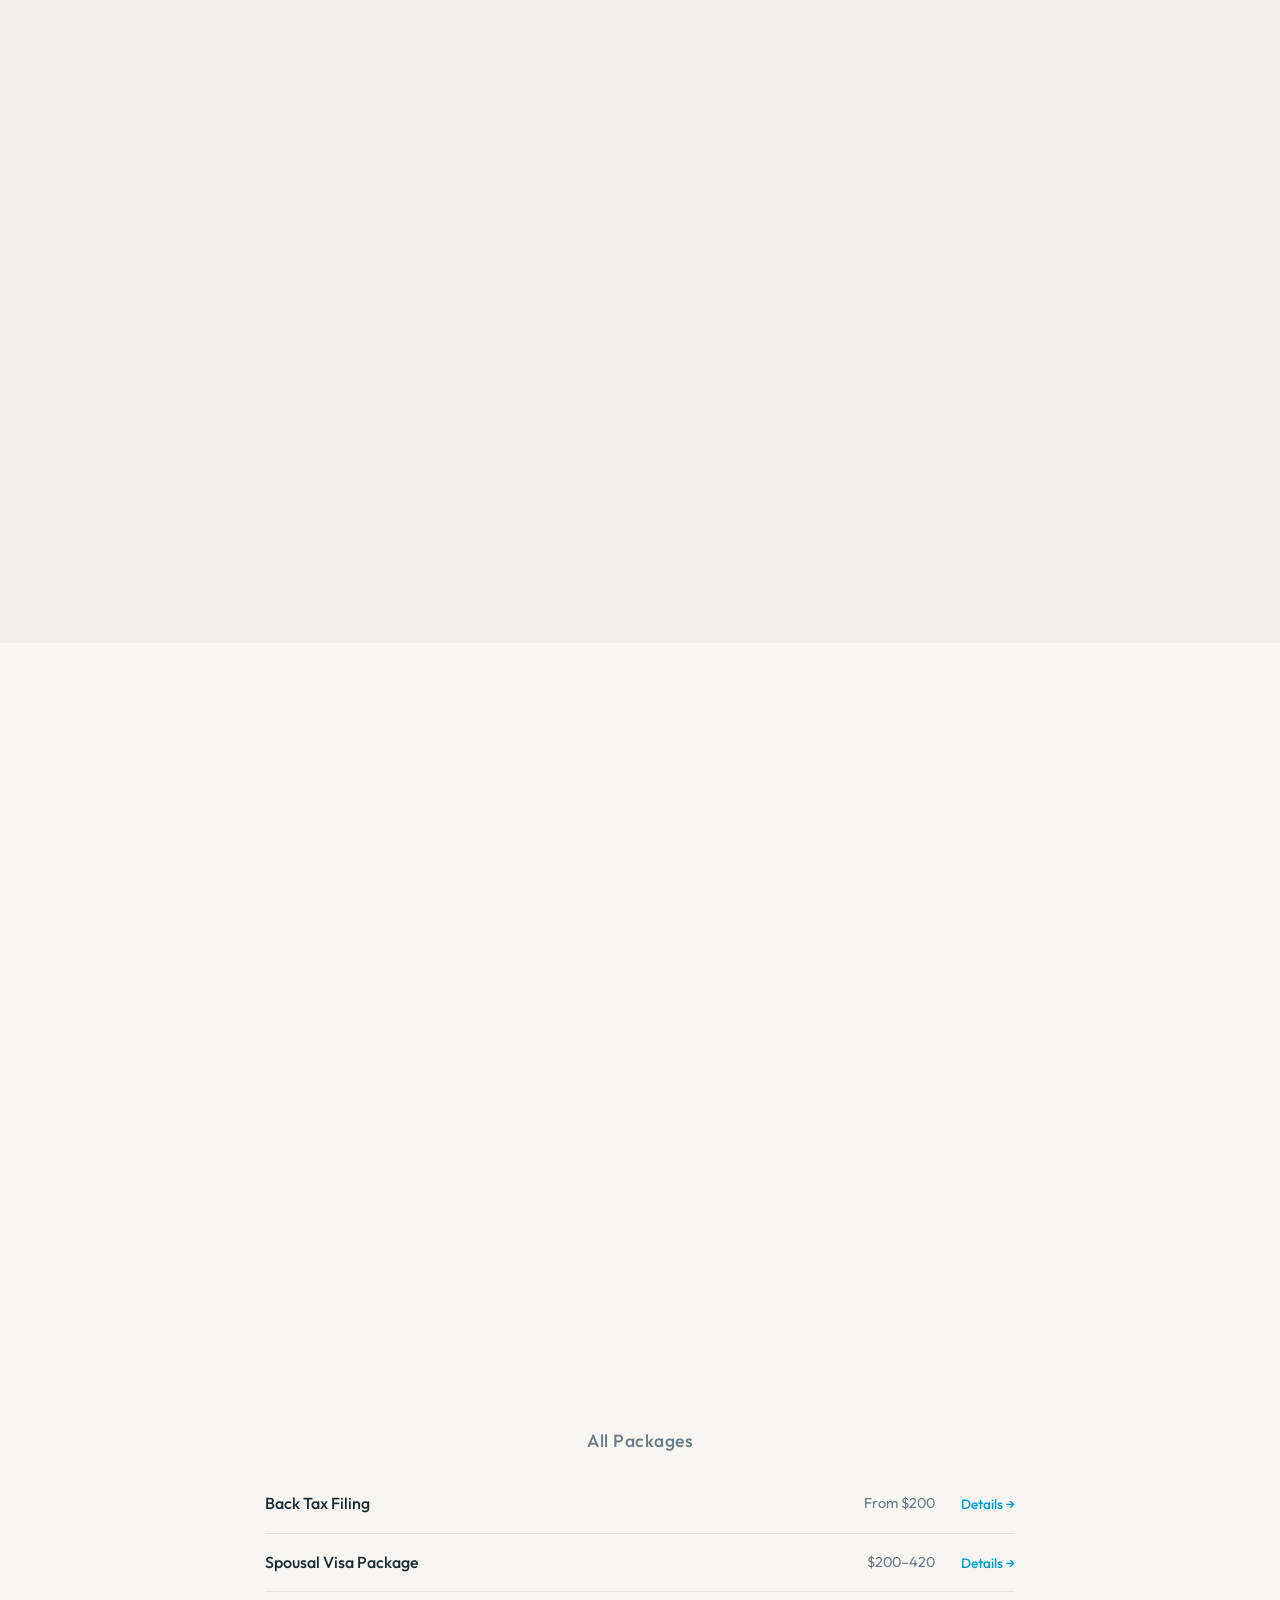
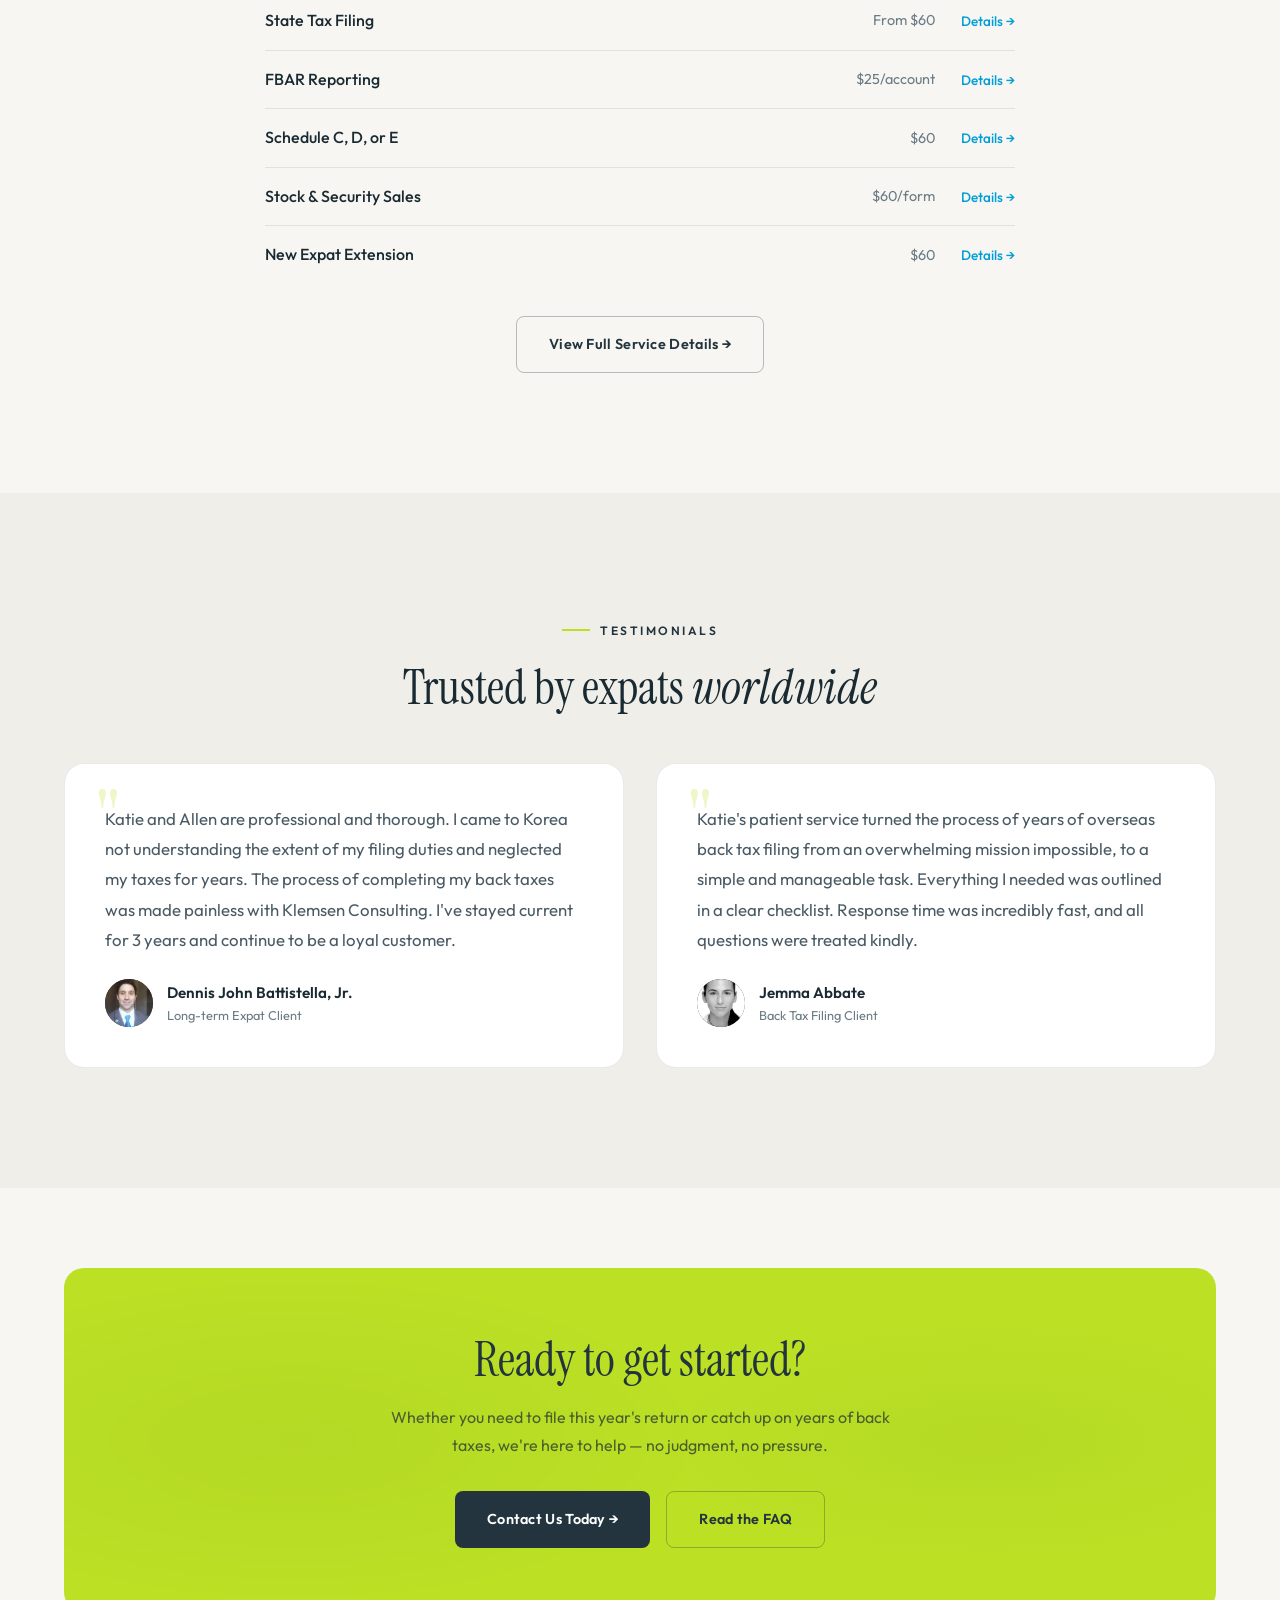
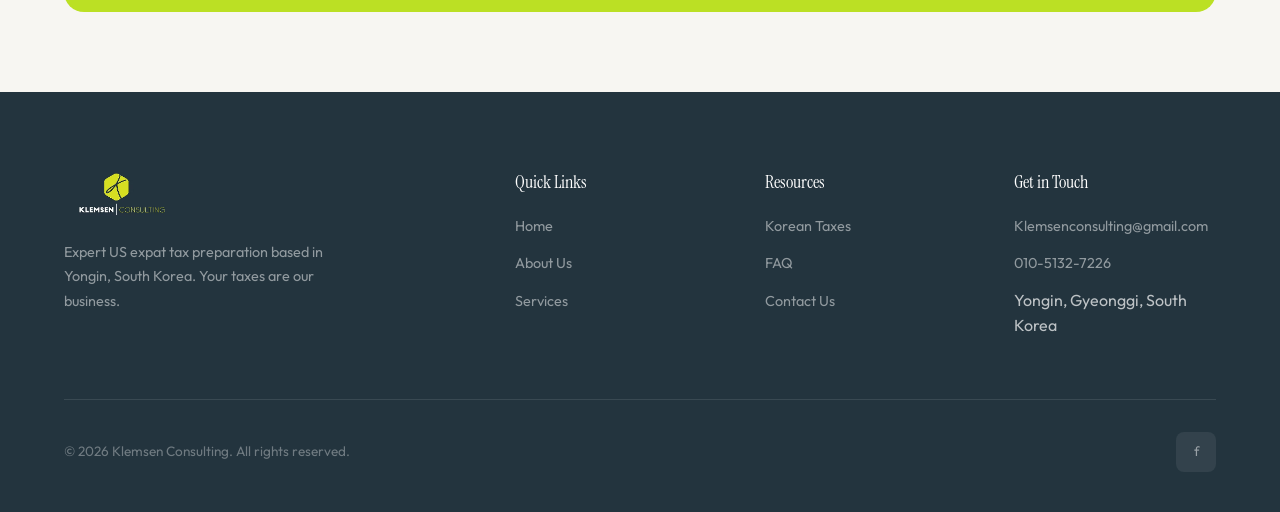
==== commit e1382af1: "Homepage overhaul" ====
--- a/index.html
+++ b/index.html
@@ -36,52 +36,22 @@
     </div>
   </nav>
 
-  <!-- ═══ HERO — LIME GREEN ═══ -->
+  <!-- ═══ HERO ═══ -->
   <section class="hero">
     <div class="hero-bg-pattern"></div>
     <div class="container">
       <div class="hero-grid">
         <div class="hero-content">
-          <div class="hero-badge animate">
-            <div class="dot"></div>
-            <span>Now accepting 2025 tax year clients</span>
-          </div>
-
-          <h1 class="animate animate-d1">
-            Your taxes.<br><em>Uncomplicated.</em>
-          </h1>
-
-          <p class="hero-sub animate animate-d2">
-            Expert US expat tax preparation based in South Korea. We make filing your federal and state taxes painless — whether you're current or years behind.
-          </p>
-
+          <h1 class="animate animate-d1">Your taxes.<br><em>Uncomplicated.</em></h1>
+          <p class="hero-sub animate animate-d2">We know expat taxes! The tax professionals at Tax Uncomplicated and Klemsen Consulting are dedicated to assisting you in filing your US federal and state taxes. From teachers to business men and women, business owners and stay at home spouses, we are happy to help.</p>
           <div class="animate animate-d3" style="display: flex; gap: 16px; flex-wrap: wrap;">
             <a href="contact.html" class="btn btn-dark">Start Filing Today →</a>
             <a href="services.html" class="btn btn-outline-dark">View Services</a>
           </div>
-
-          <div class="hero-stats animate animate-d4">
-            <div>
-              <div class="hero-stat-num">17+</div>
-              <div class="hero-stat-label">Years Overseas</div>
-            </div>
-            <div>
-              <div class="hero-stat-num">0</div>
-              <div class="hero-stat-label">Clients Penalized</div>
-            </div>
-            <div>
-              <div class="hero-stat-num">100%</div>
-              <div class="hero-stat-label">Remote-Friendly</div>
-            </div>
-          </div>
-        </div>
-
+        </div>
         <div class="hero-visual animate animate-d3">
           <div class="hero-card">
-            <div class="hero-card-badge">
-              <div class="dot"></div>
-              <span>What we handle</span>
-            </div>
+            <p style="font-size: .7rem; font-weight: 600; letter-spacing: 2px; text-transform: uppercase; color: var(--lime); margin-bottom: 20px;">What we handle</p>
             <h3>Complete Expat Tax Filing</h3>
             <ul class="hero-card-list">
               <li><span class="check">✓</span> Federal &amp; State Tax Returns</li>
@@ -100,12 +70,11 @@
   <!-- ═══ WHY US ═══ -->
   <section class="section">
     <div class="container">
-      <div style="text-align:center; max-width: 600px; margin: 0 auto 64px;">
-        <div class="section-label anim" style="justify-content:center;">Why Klemsen Consulting</div>
+      <div style="text-align: center; max-width: 600px; margin: 0 auto 64px;">
+        <div class="section-label anim" style="justify-content: center;">Why Klemsen Consulting</div>
         <h2 class="anim">We know <em>expat</em> taxes</h2>
         <p class="anim" style="margin-top: 12px;">From teachers to business owners, first-time filers to those years behind — we've handled it all with zero client penalties.</p>
       </div>
-
       <div class="anim" style="display: grid; grid-template-columns: 1fr 1px 1fr 1px 1fr; gap: 0; align-items: start; max-width: 960px; margin: 0 auto;" id="why-grid">
         <div style="padding: 0 40px; text-align: center;">
           <div style="font-family: var(--font-display); font-size: 3.5rem; color: var(--slate); line-height: 1; margin-bottom: 16px;">Global</div>
@@ -134,65 +103,95 @@
     }
   </style>
 
-  <!-- ═══ ABOUT PREVIEW — with Katie photo ═══ -->
+  <!-- ═══ ABOUT PREVIEW ═══ -->
   <section class="section" style="background: var(--bg-alt);">
     <div class="container">
       <div class="about-grid" style="align-items: center;">
         <div class="anim">
-          <div style="background: var(--slate); border-radius: var(--radius-lg); overflow: hidden; box-shadow: var(--shadow-lg);">
-            <img src="images/katie.avif" alt="Katie Klemsen" style="width: 100%; display: block; aspect-ratio: 1; object-fit: cover;">
-            <div style="padding: 28px 32px; text-align: center;">
-              <h3 style="color: var(--white); font-size: 1.4rem; margin-bottom: 4px;">Katie Klemsen</h3>
-              <p style="color: var(--lime); font-size: .85rem; font-weight: 500; margin: 0;">Founder &amp; Lead Tax Preparer</p>
-            </div>
-          </div>
+          <img src="images/katie.avif" alt="Katie Klemsen" style="width: 100%; display: block; aspect-ratio: 1; object-fit: cover;">
         </div>
         <div>
           <div class="section-label anim">About Us</div>
           <h2 class="anim">A specialty built on <em>real experience</em></h2>
-          <p class="anim" style="margin-top: 16px;">
-            Having lived overseas for more than 17 years, Katie has developed deep expertise in preparing tax returns for US expats — including FBARs, FATCA compliance, and navigating the unique complexities of living and earning abroad.
-          </p>
-          <p class="anim" style="margin-top: 12px; margin-bottom: 32px;">
-            You'll never feel rushed or pressured. Just honest, upfront quotes and a genuine commitment to making you happy.
-          </p>
+          <p class="anim" style="margin-top: 16px;">Having lived overseas for more than 17 years, Katie has developed deep expertise in preparing tax returns for US expats — including FBARs, FATCA compliance, and navigating the unique complexities of living and earning abroad.</p>
+          <p class="anim" style="margin-top: 12px; margin-bottom: 32px;">You'll never feel rushed or pressured. Just honest, upfront quotes and a genuine commitment to making you happy.</p>
           <a href="about.html" class="btn btn-lime anim">Read Our Story →</a>
         </div>
       </div>
     </div>
   </section>
 
-  <!-- ═══ SERVICES PREVIEW ═══ -->
+  <!-- ═══ SERVICES ═══ -->
   <section class="section">
     <div class="container">
       <div style="text-align: center; max-width: 600px; margin: 0 auto 48px;">
-        <div class="section-label anim" style="justify-content:center;">Our Services</div>
+        <div class="section-label anim" style="justify-content: center;">Our Services</div>
         <h2 class="anim">Everything you need to file with <em>confidence</em></h2>
-      </div>
-
-      <div class="two-col">
-        <!-- Featured: Expat Package -->
-        <div class="anim" style="background: var(--lime); border-radius: var(--radius-lg); padding: 40px; position: relative; overflow: hidden;">
-          <div style="position: absolute; top: -30px; right: -30px; width: 120px; height: 120px; border-radius: 50%; background: rgba(35,52,62,.05);"></div>
-          <div style="display: inline-block; background: rgba(35,52,62,.1); border-radius: 6px; padding: 6px 14px; font-size: .75rem; font-weight: 600; letter-spacing: 1.5px; text-transform: uppercase; color: var(--slate); margin-bottom: 16px;">Most Popular</div>
+        <p class="anim" style="margin-top: 12px;">9 comprehensive packages covering every expat tax situation — from standard filing to complex catch-up procedures.</p>
+      </div>
+
+      <!-- Two featured -->
+      <div class="two-col anim" style="margin-bottom: 48px;">
+        <div style="background: var(--lime); padding: 40px;">
+          <p style="font-size: .7rem; font-weight: 600; letter-spacing: 2px; text-transform: uppercase; color: var(--slate); margin-bottom: 16px; opacity: .6;">Most Popular</p>
           <h3 style="color: var(--slate); font-size: 1.5rem; margin-bottom: 6px;">Expat Federal Package</h3>
           <div style="color: var(--slate); font-weight: 700; font-size: 1.3rem; margin-bottom: 16px; opacity: .8;">From $200 <span style="font-size: .8rem; font-weight: 400; opacity: .6;">/ ₩200,000</span></div>
-          <p style="color: var(--text-on-lime); opacity: .7; font-size: .9rem; line-height: 1.7; margin-bottom: 20px;">
-            Standard federal filing for salaried expats. Includes 1040, Schedule A & B, Form 2555/1116, healthcare paperwork, and a comprehensive IRS disclosure.
-          </p>
-          <a href="contact.html" class="btn btn-dark" style="position: relative;">Get Started →</a>
-        </div>
-
-        <!-- Featured: Streamlined -->
-        <div class="anim" style="background: var(--slate); border-radius: var(--radius-lg); padding: 40px; position: relative; overflow: hidden;">
-          <div style="position: absolute; bottom: -20px; left: -20px; width: 100px; height: 100px; border-radius: 50%; background: rgba(187,224,36,.06);"></div>
-          <div style="display: inline-block; background: rgba(187,224,36,.12); border-radius: 6px; padding: 6px 14px; font-size: .75rem; font-weight: 600; letter-spacing: 1.5px; text-transform: uppercase; color: var(--lime); margin-bottom: 16px;">Catch-Up Filing</div>
+          <p style="color: var(--text-on-lime); opacity: .7; font-size: .9rem; line-height: 1.7; margin-bottom: 20px;">Standard federal filing for salaried expats. Includes 1040, Schedule A &amp; B, Form 2555/1116, healthcare paperwork, and a comprehensive IRS disclosure.</p>
+          <a href="contact.html" class="btn btn-dark">Get Started →</a>
+        </div>
+        <div style="background: var(--slate); padding: 40px;">
+          <p style="font-size: .7rem; font-weight: 600; letter-spacing: 2px; text-transform: uppercase; color: var(--lime); margin-bottom: 16px;">Catch-Up Filing</p>
           <h3 style="color: var(--white); font-size: 1.5rem; margin-bottom: 6px;">Streamlined Package</h3>
           <div style="color: var(--lime); font-weight: 700; font-size: 1.3rem; margin-bottom: 16px;">$900 <span style="font-size: .8rem; color: rgba(255,255,255,.4); font-weight: 400;">/ ₩900,000</span></div>
-          <p style="color: rgba(255,255,255,.6); font-size: .9rem; line-height: 1.7; margin-bottom: 20px;">
-            5+ years behind? The Streamlined Foreign Offshore Procedure wipes the slate clean. Includes current year + three back years of federal taxes.
-          </p>
-          <a href="services.html" class="btn btn-lime" style="position: relative;">View All Services →</a>
+          <p style="color: rgba(255,255,255,.6); font-size: .9rem; line-height: 1.7; margin-bottom: 20px;">5+ years behind? The Streamlined Foreign Offshore Procedure wipes the slate clean. Includes current year + three back years.</p>
+          <a href="contact.html" class="btn btn-lime">Inquire Now →</a>
+        </div>
+      </div>
+
+      <!-- All packages table -->
+      <div class="anim" style="max-width: 750px; margin: 0 auto;">
+        <h3 style="font-size: 1.1rem; margin-bottom: 24px; text-align: center; color: var(--text-muted); font-family: var(--font-body); font-weight: 500; letter-spacing: .5px;">All Packages</h3>
+        <table style="width: 100%; border-collapse: collapse;">
+          <tbody>
+            <tr style="border-bottom: 1px solid var(--border);">
+              <td style="padding: 16px 0; font-weight: 500;">Back Tax Filing</td>
+              <td style="padding: 16px 0; text-align: right; color: var(--text-muted); font-size: .9rem;">From $200</td>
+              <td style="padding: 16px 0; text-align: right; width: 80px;"><a href="services.html" style="color: var(--blue); font-size: .85rem; font-weight: 500;">Details →</a></td>
+            </tr>
+            <tr style="border-bottom: 1px solid var(--border);">
+              <td style="padding: 16px 0; font-weight: 500;">Spousal Visa Package</td>
+              <td style="padding: 16px 0; text-align: right; color: var(--text-muted); font-size: .9rem;">$200–420</td>
+              <td style="padding: 16px 0; text-align: right; width: 80px;"><a href="services.html" style="color: var(--blue); font-size: .85rem; font-weight: 500;">Details →</a></td>
+            </tr>
+            <tr style="border-bottom: 1px solid var(--border);">
+              <td style="padding: 16px 0; font-weight: 500;">State Tax Filing</td>
+              <td style="padding: 16px 0; text-align: right; color: var(--text-muted); font-size: .9rem;">From $60</td>
+              <td style="padding: 16px 0; text-align: right; width: 80px;"><a href="services.html" style="color: var(--blue); font-size: .85rem; font-weight: 500;">Details →</a></td>
+            </tr>
+            <tr style="border-bottom: 1px solid var(--border);">
+              <td style="padding: 16px 0; font-weight: 500;">FBAR Reporting</td>
+              <td style="padding: 16px 0; text-align: right; color: var(--text-muted); font-size: .9rem;">$25/account</td>
+              <td style="padding: 16px 0; text-align: right; width: 80px;"><a href="services.html" style="color: var(--blue); font-size: .85rem; font-weight: 500;">Details →</a></td>
+            </tr>
+            <tr style="border-bottom: 1px solid var(--border);">
+              <td style="padding: 16px 0; font-weight: 500;">Schedule C, D, or E</td>
+              <td style="padding: 16px 0; text-align: right; color: var(--text-muted); font-size: .9rem;">$60</td>
+              <td style="padding: 16px 0; text-align: right; width: 80px;"><a href="services.html" style="color: var(--blue); font-size: .85rem; font-weight: 500;">Details →</a></td>
+            </tr>
+            <tr style="border-bottom: 1px solid var(--border);">
+              <td style="padding: 16px 0; font-weight: 500;">Stock &amp; Security Sales</td>
+              <td style="padding: 16px 0; text-align: right; color: var(--text-muted); font-size: .9rem;">$60/form</td>
+              <td style="padding: 16px 0; text-align: right; width: 80px;"><a href="services.html" style="color: var(--blue); font-size: .85rem; font-weight: 500;">Details →</a></td>
+            </tr>
+            <tr>
+              <td style="padding: 16px 0; font-weight: 500;">New Expat Extension</td>
+              <td style="padding: 16px 0; text-align: right; color: var(--text-muted); font-size: .9rem;">$60</td>
+              <td style="padding: 16px 0; text-align: right; width: 80px;"><a href="services.html" style="color: var(--blue); font-size: .85rem; font-weight: 500;">Details →</a></td>
+            </tr>
+          </tbody>
+        </table>
+        <div style="text-align: center; margin-top: 32px;">
+          <a href="services.html" class="btn btn-outline-dark">View Full Service Details →</a>
         </div>
       </div>
     </div>
@@ -201,11 +200,10 @@
   <!-- ═══ TESTIMONIALS ═══ -->
   <section class="section" style="background: var(--bg-alt);">
     <div class="container">
-      <div style="text-align:center; max-width:500px; margin: 0 auto 48px;">
-        <div class="section-label anim" style="justify-content:center;">Testimonials</div>
+      <div style="text-align: center; max-width: 500px; margin: 0 auto 48px;">
+        <div class="section-label anim" style="justify-content: center;">Testimonials</div>
         <h2 class="anim">Trusted by expats <em>worldwide</em></h2>
       </div>
-
       <div class="two-col">
         <div class="testimonial-card anim">
           <p>Katie and Allen are professional and thorough. I came to Korea not understanding the extent of my filing duties and neglected my taxes for years. The process of completing my back taxes was made painless with Klemsen Consulting. I've stayed current for 3 years and continue to be a loyal customer.</p>
@@ -228,10 +226,8 @@
           </div>
         </div>
       </div>
-
-    </div>
-  </section>
-
+    </div>
+  </section>
 
   <!-- ═══ CTA ═══ -->
   <section class="section-sm">
@@ -252,8 +248,8 @@
     <div class="container">
       <div class="footer-grid">
         <div class="footer-brand">
-          <div style="margin-bottom:16px;">
-            <img src="images/header-logo.png" alt="Klemsen Consulting" style="height:40px;width:auto;">
+          <div style="margin-bottom: 16px;">
+            <img src="images/logo-small.avif" alt="Klemsen Consulting" style="height: 44px;">
           </div>
           <p>Expert US expat tax preparation based in Yongin, South Korea. Your taxes are our business.</p>
         </div>
@@ -263,7 +259,7 @@
             <li><a href="index.html">Home</a></li>
             <li><a href="about.html">About Us</a></li>
             <li><a href="services.html">Services</a></li>
-              </ul>
+          </ul>
         </div>
         <div>
           <h4>Resources</h4>
@@ -283,7 +279,7 @@
         </div>
       </div>
       <div class="footer-bottom">
-        <span>&copy; 2025 Klemsen Consulting. All rights reserved.</span>
+        <span>&copy; 2026 Klemsen Consulting. All rights reserved.</span>
         <div class="footer-social">
           <a href="https://www.facebook.com/taxuncomplicatedklemsenconsulting2016/" target="_blank" rel="noopener" aria-label="Facebook">f</a>
         </div>
@@ -291,6 +287,47 @@
     </div>
   </footer>
 
+  <!-- ═══ TAX SEASON LIGHTBOX ═══ -->
+  <div id="lightbox-overlay" style="display:none; position:fixed; inset:0; background:rgba(24,25,25,.6); z-index:9999; justify-content:center; align-items:center; backdrop-filter:blur(4px);">
+    <div id="lightbox" style="background:var(--white); max-width:520px; width:90%; padding:48px; position:relative;">
+      <button id="lightbox-close" style="position:absolute; top:16px; right:16px; background:none; border:none; font-size:1.5rem; cursor:pointer; color:var(--text-muted); line-height:1;">×</button>
+      <div style="margin-bottom:24px;">
+        <h2 style="font-family:var(--font-display); font-size:2rem; color:var(--slate); margin-bottom:8px;">The 2025 US Tax Season</h2>
+        <div style="width:40px; height:3px; background:var(--lime);"></div>
+      </div>
+      <p style="font-size:1rem; color:var(--text-secondary); line-height:1.7; margin-bottom:8px;">The new tax season opens in late January 2026!</p>
+      <p style="font-size:1rem; color:var(--text-primary); font-weight:600; margin-bottom:24px;">Get started today!</p>
+      <a href="https://forms.gle/p6eoURRnNBSUs1687" target="_blank" rel="noopener" class="btn btn-lime" style="width:100%; justify-content:center; margin-bottom:16px;">Open 2025 Google Form →</a>
+      <p style="font-size:.9rem; color:var(--text-muted); margin-bottom:24px;">
+        Email for more information:<br>
+        <a href="mailto:KlemsenConsulting@gmail.com" style="color:var(--blue); font-weight:600;">KlemsenConsulting@gmail.com</a>
+      </p>
+      <div style="border-top:1px solid var(--border); padding-top:16px; display:flex; justify-content:space-between; align-items:center;">
+        <button id="lightbox-dismiss" style="background:none; border:none; font-size:.85rem; color:var(--text-muted); cursor:pointer; text-decoration:underline;">Don't show again</button>
+        <button id="lightbox-close2" style="background:none; border:none; font-size:.85rem; color:var(--text-secondary); cursor:pointer; font-weight:500;">Close</button>
+      </div>
+    </div>
+  </div>
+
   <script src="main.js"></script>
+  <script>
+  (function() {
+    var overlay = document.getElementById('lightbox-overlay');
+    var dismissed = false;
+    try { dismissed = window.localStorage.getItem('klemsen_lightbox_dismissed') === '1'; } catch(e) {}
+    if (!dismissed) {
+      setTimeout(function() { overlay.style.display = 'flex'; }, 800);
+    }
+    function closeLB() { overlay.style.display = 'none'; }
+    function dismissLB() {
+      try { window.localStorage.setItem('klemsen_lightbox_dismissed', '1'); } catch(e) {}
+      closeLB();
+    }
+    document.getElementById('lightbox-close').addEventListener('click', closeLB);
+    document.getElementById('lightbox-close2').addEventListener('click', closeLB);
+    document.getElementById('lightbox-dismiss').addEventListener('click', dismissLB);
+    overlay.addEventListener('click', function(e) { if (e.target === overlay) closeLB(); });
+  })();
+  </script>
 </body>
 </html>
--- a/styles.css
+++ b/styles.css
@@ -168,28 +168,10 @@
 .nav-logo {
   display: flex;
   align-items: center;
-  gap: 12px;
-}
-.nav-logo-icon {
-  height: 42px;
-  width: 42px;
-  border-radius: 8px;
-  object-fit: cover;
-}
-.nav-logo-text {
-  font-family: var(--font-body);
-  font-size: .95rem;
-  letter-spacing: 1.5px;
-  color: var(--white);
-}
-.nav-logo-text strong {
-  font-weight: 700;
-  letter-spacing: 2px;
-}
-.nav-logo-divider {
-  color: rgba(255,255,255,.25);
-  font-weight: 300;
-  margin: 0 2px;
+}
+.nav-logo-img {
+  height: 40px;
+  width: auto;
 }
 .nav-links {
   display: flex;
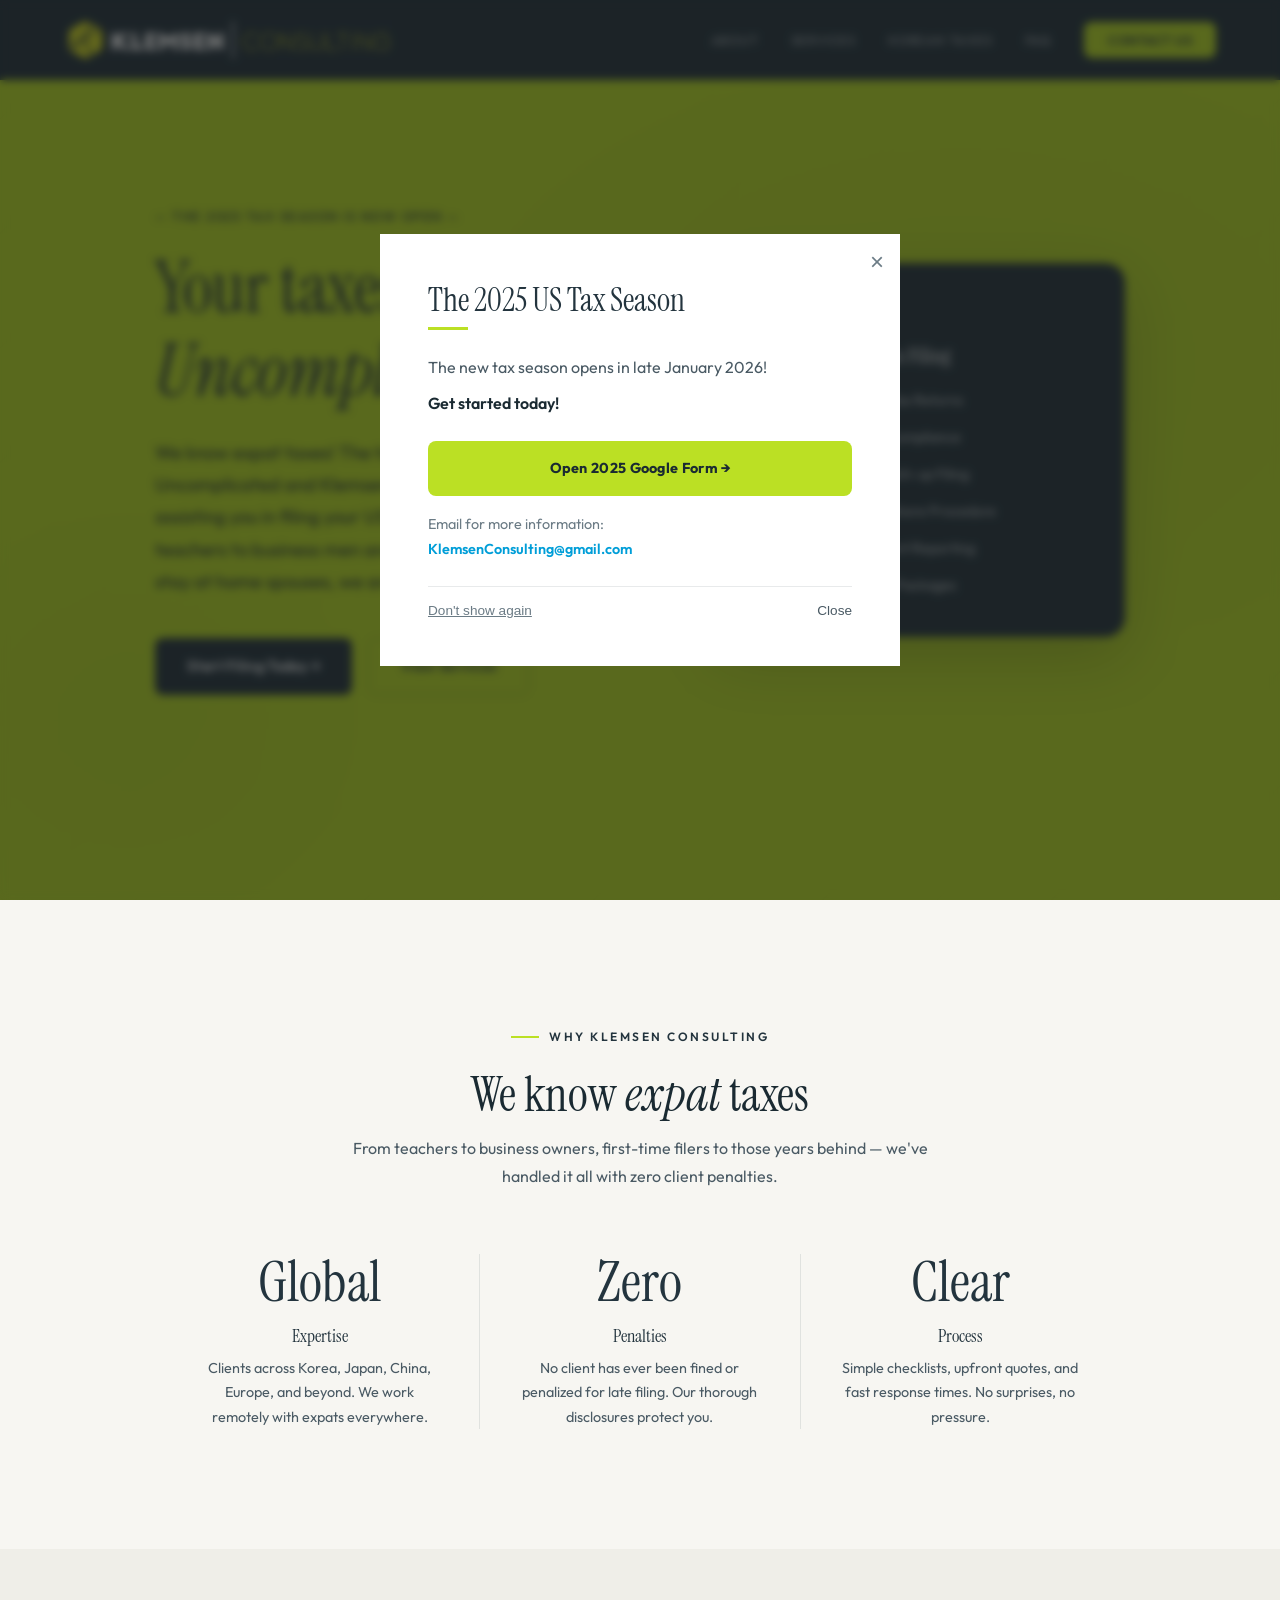
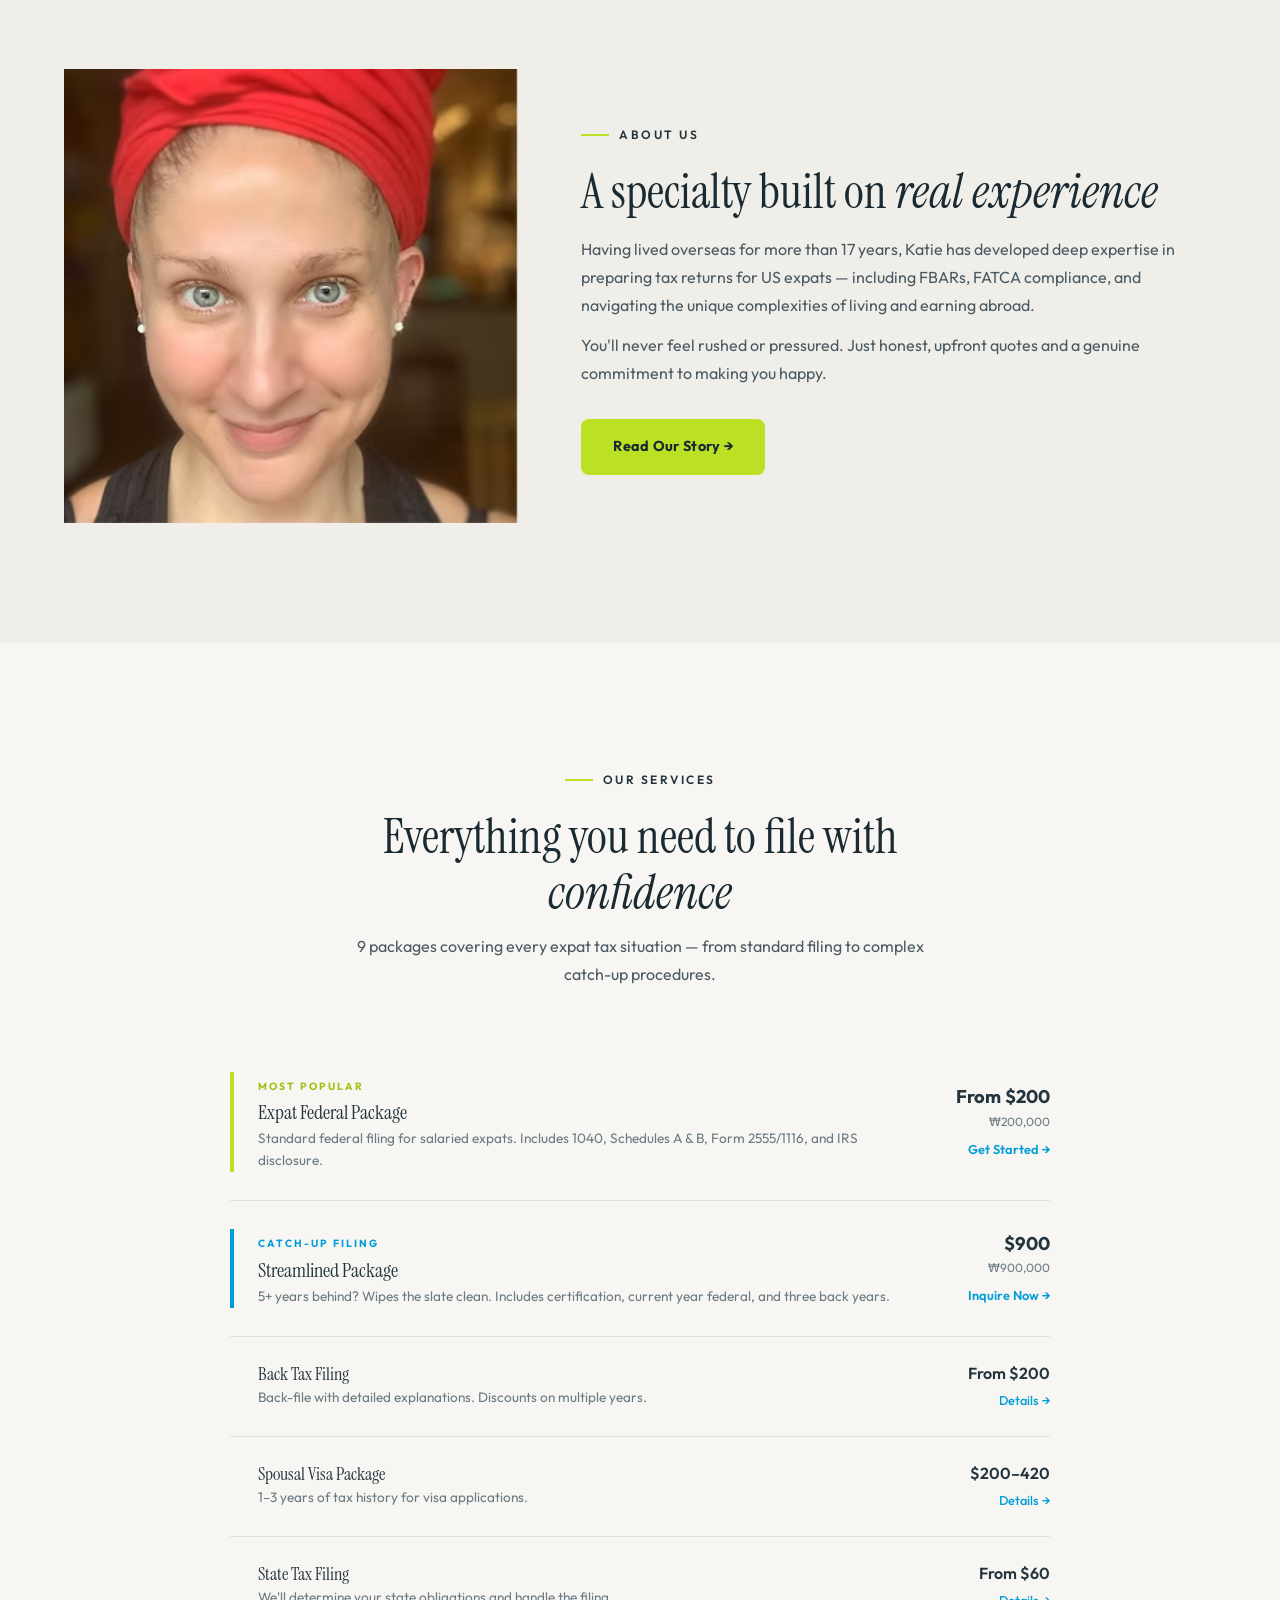
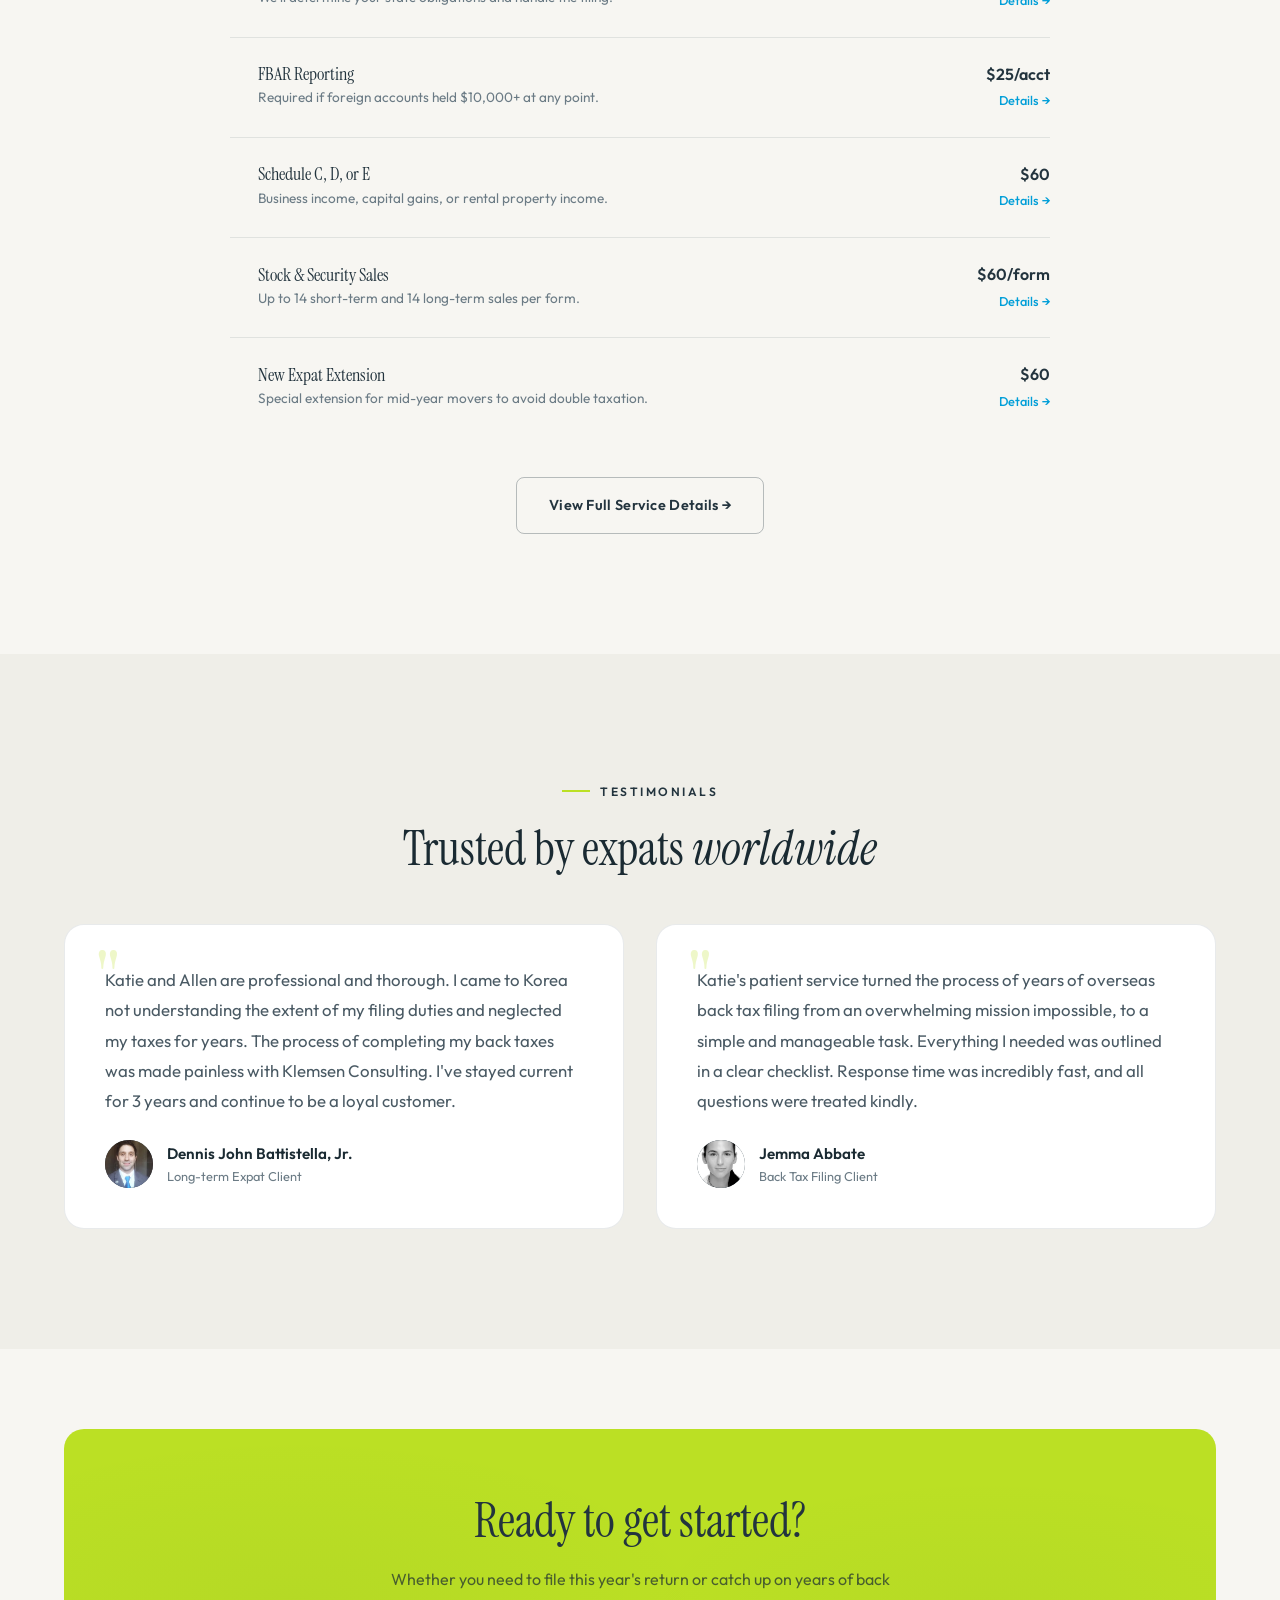
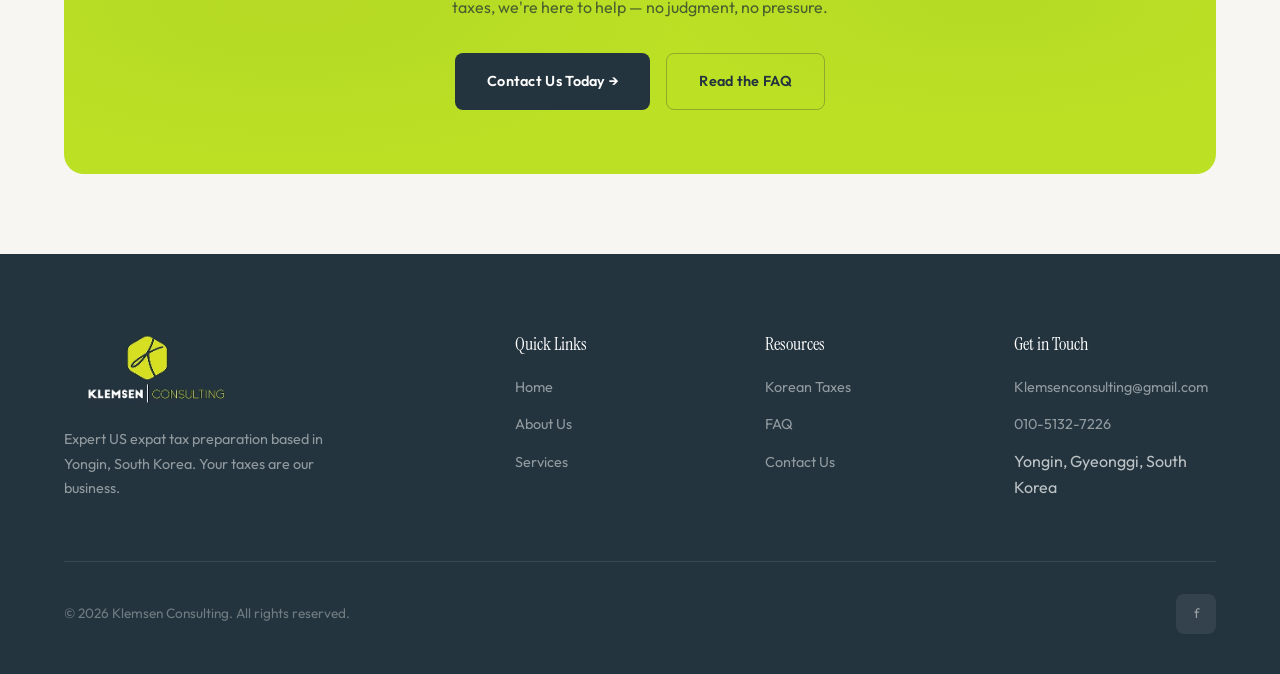
==== commit 13164f59: "Homepage fixes - tax season note, services list, bigger footer logo" ====
--- a/index.html
+++ b/index.html
@@ -42,6 +42,7 @@
     <div class="container">
       <div class="hero-grid">
         <div class="hero-content">
+          <p class="animate" style="font-size: .8rem; font-weight: 500; letter-spacing: 1.5px; text-transform: uppercase; color: var(--slate); opacity: .55; margin-bottom: 20px;">— The 2025 tax season is now open —</p>
           <h1 class="animate animate-d1">Your taxes.<br><em>Uncomplicated.</em></h1>
           <p class="hero-sub animate animate-d2">We know expat taxes! The tax professionals at Tax Uncomplicated and Klemsen Consulting are dedicated to assisting you in filing your US federal and state taxes. From teachers to business men and women, business owners and stay at home spouses, we are happy to help.</p>
           <div class="animate animate-d3" style="display: flex; gap: 16px; flex-wrap: wrap;">
@@ -124,73 +125,135 @@
   <!-- ═══ SERVICES ═══ -->
   <section class="section">
     <div class="container">
-      <div style="text-align: center; max-width: 600px; margin: 0 auto 48px;">
+      <div style="text-align: center; max-width: 600px; margin: 0 auto 56px;">
         <div class="section-label anim" style="justify-content: center;">Our Services</div>
         <h2 class="anim">Everything you need to file with <em>confidence</em></h2>
-        <p class="anim" style="margin-top: 12px;">9 comprehensive packages covering every expat tax situation — from standard filing to complex catch-up procedures.</p>
-      </div>
-
-      <!-- Two featured -->
-      <div class="two-col anim" style="margin-bottom: 48px;">
-        <div style="background: var(--lime); padding: 40px;">
-          <p style="font-size: .7rem; font-weight: 600; letter-spacing: 2px; text-transform: uppercase; color: var(--slate); margin-bottom: 16px; opacity: .6;">Most Popular</p>
-          <h3 style="color: var(--slate); font-size: 1.5rem; margin-bottom: 6px;">Expat Federal Package</h3>
-          <div style="color: var(--slate); font-weight: 700; font-size: 1.3rem; margin-bottom: 16px; opacity: .8;">From $200 <span style="font-size: .8rem; font-weight: 400; opacity: .6;">/ ₩200,000</span></div>
-          <p style="color: var(--text-on-lime); opacity: .7; font-size: .9rem; line-height: 1.7; margin-bottom: 20px;">Standard federal filing for salaried expats. Includes 1040, Schedule A &amp; B, Form 2555/1116, healthcare paperwork, and a comprehensive IRS disclosure.</p>
-          <a href="contact.html" class="btn btn-dark">Get Started →</a>
-        </div>
-        <div style="background: var(--slate); padding: 40px;">
-          <p style="font-size: .7rem; font-weight: 600; letter-spacing: 2px; text-transform: uppercase; color: var(--lime); margin-bottom: 16px;">Catch-Up Filing</p>
-          <h3 style="color: var(--white); font-size: 1.5rem; margin-bottom: 6px;">Streamlined Package</h3>
-          <div style="color: var(--lime); font-weight: 700; font-size: 1.3rem; margin-bottom: 16px;">$900 <span style="font-size: .8rem; color: rgba(255,255,255,.4); font-weight: 400;">/ ₩900,000</span></div>
-          <p style="color: rgba(255,255,255,.6); font-size: .9rem; line-height: 1.7; margin-bottom: 20px;">5+ years behind? The Streamlined Foreign Offshore Procedure wipes the slate clean. Includes current year + three back years.</p>
-          <a href="contact.html" class="btn btn-lime">Inquire Now →</a>
-        </div>
-      </div>
-
-      <!-- All packages table -->
-      <div class="anim" style="max-width: 750px; margin: 0 auto;">
-        <h3 style="font-size: 1.1rem; margin-bottom: 24px; text-align: center; color: var(--text-muted); font-family: var(--font-body); font-weight: 500; letter-spacing: .5px;">All Packages</h3>
-        <table style="width: 100%; border-collapse: collapse;">
-          <tbody>
-            <tr style="border-bottom: 1px solid var(--border);">
-              <td style="padding: 16px 0; font-weight: 500;">Back Tax Filing</td>
-              <td style="padding: 16px 0; text-align: right; color: var(--text-muted); font-size: .9rem;">From $200</td>
-              <td style="padding: 16px 0; text-align: right; width: 80px;"><a href="services.html" style="color: var(--blue); font-size: .85rem; font-weight: 500;">Details →</a></td>
-            </tr>
-            <tr style="border-bottom: 1px solid var(--border);">
-              <td style="padding: 16px 0; font-weight: 500;">Spousal Visa Package</td>
-              <td style="padding: 16px 0; text-align: right; color: var(--text-muted); font-size: .9rem;">$200–420</td>
-              <td style="padding: 16px 0; text-align: right; width: 80px;"><a href="services.html" style="color: var(--blue); font-size: .85rem; font-weight: 500;">Details →</a></td>
-            </tr>
-            <tr style="border-bottom: 1px solid var(--border);">
-              <td style="padding: 16px 0; font-weight: 500;">State Tax Filing</td>
-              <td style="padding: 16px 0; text-align: right; color: var(--text-muted); font-size: .9rem;">From $60</td>
-              <td style="padding: 16px 0; text-align: right; width: 80px;"><a href="services.html" style="color: var(--blue); font-size: .85rem; font-weight: 500;">Details →</a></td>
-            </tr>
-            <tr style="border-bottom: 1px solid var(--border);">
-              <td style="padding: 16px 0; font-weight: 500;">FBAR Reporting</td>
-              <td style="padding: 16px 0; text-align: right; color: var(--text-muted); font-size: .9rem;">$25/account</td>
-              <td style="padding: 16px 0; text-align: right; width: 80px;"><a href="services.html" style="color: var(--blue); font-size: .85rem; font-weight: 500;">Details →</a></td>
-            </tr>
-            <tr style="border-bottom: 1px solid var(--border);">
-              <td style="padding: 16px 0; font-weight: 500;">Schedule C, D, or E</td>
-              <td style="padding: 16px 0; text-align: right; color: var(--text-muted); font-size: .9rem;">$60</td>
-              <td style="padding: 16px 0; text-align: right; width: 80px;"><a href="services.html" style="color: var(--blue); font-size: .85rem; font-weight: 500;">Details →</a></td>
-            </tr>
-            <tr style="border-bottom: 1px solid var(--border);">
-              <td style="padding: 16px 0; font-weight: 500;">Stock &amp; Security Sales</td>
-              <td style="padding: 16px 0; text-align: right; color: var(--text-muted); font-size: .9rem;">$60/form</td>
-              <td style="padding: 16px 0; text-align: right; width: 80px;"><a href="services.html" style="color: var(--blue); font-size: .85rem; font-weight: 500;">Details →</a></td>
-            </tr>
-            <tr>
-              <td style="padding: 16px 0; font-weight: 500;">New Expat Extension</td>
-              <td style="padding: 16px 0; text-align: right; color: var(--text-muted); font-size: .9rem;">$60</td>
-              <td style="padding: 16px 0; text-align: right; width: 80px;"><a href="services.html" style="color: var(--blue); font-size: .85rem; font-weight: 500;">Details →</a></td>
-            </tr>
-          </tbody>
-        </table>
-        <div style="text-align: center; margin-top: 32px;">
+        <p class="anim" style="margin-top: 12px;">9 packages covering every expat tax situation — from standard filing to complex catch-up procedures.</p>
+      </div>
+
+      <div class="anim" style="max-width: 820px; margin: 0 auto;">
+        <!-- #1 Featured -->
+        <div style="display: grid; grid-template-columns: 4px 1fr auto; gap: 0; align-items: center; padding: 28px 0; border-bottom: 1px solid var(--border);" class="svc-row">
+          <div style="width: 4px; height: 100%; background: var(--lime);"></div>
+          <div style="padding-left: 24px;">
+            <span style="font-size: .65rem; font-weight: 700; letter-spacing: 2px; text-transform: uppercase; color: var(--lime-dark);">Most Popular</span>
+            <h3 style="font-size: 1.25rem; margin: 4px 0 4px; color: var(--slate);">Expat Federal Package</h3>
+            <p style="font-size: .85rem; color: var(--text-muted); margin: 0; line-height: 1.6;">Standard federal filing for salaried expats. Includes 1040, Schedules A &amp; B, Form 2555/1116, and IRS disclosure.</p>
+          </div>
+          <div style="text-align: right; padding-left: 32px; white-space: nowrap;">
+            <div style="font-weight: 700; font-size: 1.15rem; color: var(--slate);">From $200</div>
+            <div style="font-size: .75rem; color: var(--text-muted);">₩200,000</div>
+            <a href="contact.html" style="display: inline-block; margin-top: 8px; font-size: .8rem; font-weight: 600; color: var(--blue);">Get Started →</a>
+          </div>
+        </div>
+
+        <!-- #2 Featured -->
+        <div style="display: grid; grid-template-columns: 4px 1fr auto; gap: 0; align-items: center; padding: 28px 0; border-bottom: 1px solid var(--border);" class="svc-row">
+          <div style="width: 4px; height: 100%; background: var(--blue);"></div>
+          <div style="padding-left: 24px;">
+            <span style="font-size: .65rem; font-weight: 700; letter-spacing: 2px; text-transform: uppercase; color: var(--blue);">Catch-Up Filing</span>
+            <h3 style="font-size: 1.25rem; margin: 4px 0 4px; color: var(--slate);">Streamlined Package</h3>
+            <p style="font-size: .85rem; color: var(--text-muted); margin: 0; line-height: 1.6;">5+ years behind? Wipes the slate clean. Includes certification, current year federal, and three back years.</p>
+          </div>
+          <div style="text-align: right; padding-left: 32px; white-space: nowrap;">
+            <div style="font-weight: 700; font-size: 1.15rem; color: var(--slate);">$900</div>
+            <div style="font-size: .75rem; color: var(--text-muted);">₩900,000</div>
+            <a href="contact.html" style="display: inline-block; margin-top: 8px; font-size: .8rem; font-weight: 600; color: var(--blue);">Inquire Now →</a>
+          </div>
+        </div>
+
+        <!-- #3 -->
+        <div style="display: grid; grid-template-columns: 4px 1fr auto; gap: 0; align-items: center; padding: 24px 0; border-bottom: 1px solid var(--border);" class="svc-row">
+          <div style="width: 4px;"></div>
+          <div style="padding-left: 24px;">
+            <h3 style="font-size: 1.1rem; margin: 0 0 2px; color: var(--slate);">Back Tax Filing</h3>
+            <p style="font-size: .85rem; color: var(--text-muted); margin: 0;">Back-file with detailed explanations. Discounts on multiple years.</p>
+          </div>
+          <div style="text-align: right; padding-left: 32px; white-space: nowrap;">
+            <div style="font-weight: 600; color: var(--slate);">From $200</div>
+            <a href="services.html" style="font-size: .8rem; font-weight: 500; color: var(--blue);">Details →</a>
+          </div>
+        </div>
+
+        <!-- #4 -->
+        <div style="display: grid; grid-template-columns: 4px 1fr auto; gap: 0; align-items: center; padding: 24px 0; border-bottom: 1px solid var(--border);" class="svc-row">
+          <div style="width: 4px;"></div>
+          <div style="padding-left: 24px;">
+            <h3 style="font-size: 1.1rem; margin: 0 0 2px; color: var(--slate);">Spousal Visa Package</h3>
+            <p style="font-size: .85rem; color: var(--text-muted); margin: 0;">1–3 years of tax history for visa applications.</p>
+          </div>
+          <div style="text-align: right; padding-left: 32px; white-space: nowrap;">
+            <div style="font-weight: 600; color: var(--slate);">$200–420</div>
+            <a href="services.html" style="font-size: .8rem; font-weight: 500; color: var(--blue);">Details →</a>
+          </div>
+        </div>
+
+        <!-- #5 -->
+        <div style="display: grid; grid-template-columns: 4px 1fr auto; gap: 0; align-items: center; padding: 24px 0; border-bottom: 1px solid var(--border);" class="svc-row">
+          <div style="width: 4px;"></div>
+          <div style="padding-left: 24px;">
+            <h3 style="font-size: 1.1rem; margin: 0 0 2px; color: var(--slate);">State Tax Filing</h3>
+            <p style="font-size: .85rem; color: var(--text-muted); margin: 0;">We'll determine your state obligations and handle the filing.</p>
+          </div>
+          <div style="text-align: right; padding-left: 32px; white-space: nowrap;">
+            <div style="font-weight: 600; color: var(--slate);">From $60</div>
+            <a href="services.html" style="font-size: .8rem; font-weight: 500; color: var(--blue);">Details →</a>
+          </div>
+        </div>
+
+        <!-- #6 -->
+        <div style="display: grid; grid-template-columns: 4px 1fr auto; gap: 0; align-items: center; padding: 24px 0; border-bottom: 1px solid var(--border);" class="svc-row">
+          <div style="width: 4px;"></div>
+          <div style="padding-left: 24px;">
+            <h3 style="font-size: 1.1rem; margin: 0 0 2px; color: var(--slate);">FBAR Reporting</h3>
+            <p style="font-size: .85rem; color: var(--text-muted); margin: 0;">Required if foreign accounts held $10,000+ at any point.</p>
+          </div>
+          <div style="text-align: right; padding-left: 32px; white-space: nowrap;">
+            <div style="font-weight: 600; color: var(--slate);">$25/acct</div>
+            <a href="services.html" style="font-size: .8rem; font-weight: 500; color: var(--blue);">Details →</a>
+          </div>
+        </div>
+
+        <!-- #7 -->
+        <div style="display: grid; grid-template-columns: 4px 1fr auto; gap: 0; align-items: center; padding: 24px 0; border-bottom: 1px solid var(--border);" class="svc-row">
+          <div style="width: 4px;"></div>
+          <div style="padding-left: 24px;">
+            <h3 style="font-size: 1.1rem; margin: 0 0 2px; color: var(--slate);">Schedule C, D, or E</h3>
+            <p style="font-size: .85rem; color: var(--text-muted); margin: 0;">Business income, capital gains, or rental property income.</p>
+          </div>
+          <div style="text-align: right; padding-left: 32px; white-space: nowrap;">
+            <div style="font-weight: 600; color: var(--slate);">$60</div>
+            <a href="services.html" style="font-size: .8rem; font-weight: 500; color: var(--blue);">Details →</a>
+          </div>
+        </div>
+
+        <!-- #8 -->
+        <div style="display: grid; grid-template-columns: 4px 1fr auto; gap: 0; align-items: center; padding: 24px 0; border-bottom: 1px solid var(--border);" class="svc-row">
+          <div style="width: 4px;"></div>
+          <div style="padding-left: 24px;">
+            <h3 style="font-size: 1.1rem; margin: 0 0 2px; color: var(--slate);">Stock &amp; Security Sales</h3>
+            <p style="font-size: .85rem; color: var(--text-muted); margin: 0;">Up to 14 short-term and 14 long-term sales per form.</p>
+          </div>
+          <div style="text-align: right; padding-left: 32px; white-space: nowrap;">
+            <div style="font-weight: 600; color: var(--slate);">$60/form</div>
+            <a href="services.html" style="font-size: .8rem; font-weight: 500; color: var(--blue);">Details →</a>
+          </div>
+        </div>
+
+        <!-- #9 -->
+        <div style="display: grid; grid-template-columns: 4px 1fr auto; gap: 0; align-items: center; padding: 24px 0;" class="svc-row">
+          <div style="width: 4px;"></div>
+          <div style="padding-left: 24px;">
+            <h3 style="font-size: 1.1rem; margin: 0 0 2px; color: var(--slate);">New Expat Extension</h3>
+            <p style="font-size: .85rem; color: var(--text-muted); margin: 0;">Special extension for mid-year movers to avoid double taxation.</p>
+          </div>
+          <div style="text-align: right; padding-left: 32px; white-space: nowrap;">
+            <div style="font-weight: 600; color: var(--slate);">$60</div>
+            <a href="services.html" style="font-size: .8rem; font-weight: 500; color: var(--blue);">Details →</a>
+          </div>
+        </div>
+
+        <div style="text-align: center; margin-top: 40px;">
           <a href="services.html" class="btn btn-outline-dark">View Full Service Details →</a>
         </div>
       </div>
@@ -249,7 +312,7 @@
       <div class="footer-grid">
         <div class="footer-brand">
           <div style="margin-bottom: 16px;">
-            <img src="images/logo-small.avif" alt="Klemsen Consulting" style="height: 44px;">
+            <img src="images/logo-small.avif" alt="Klemsen Consulting" style="height: 70px;">
           </div>
           <p>Expert US expat tax preparation based in Yongin, South Korea. Your taxes are our business.</p>
         </div>
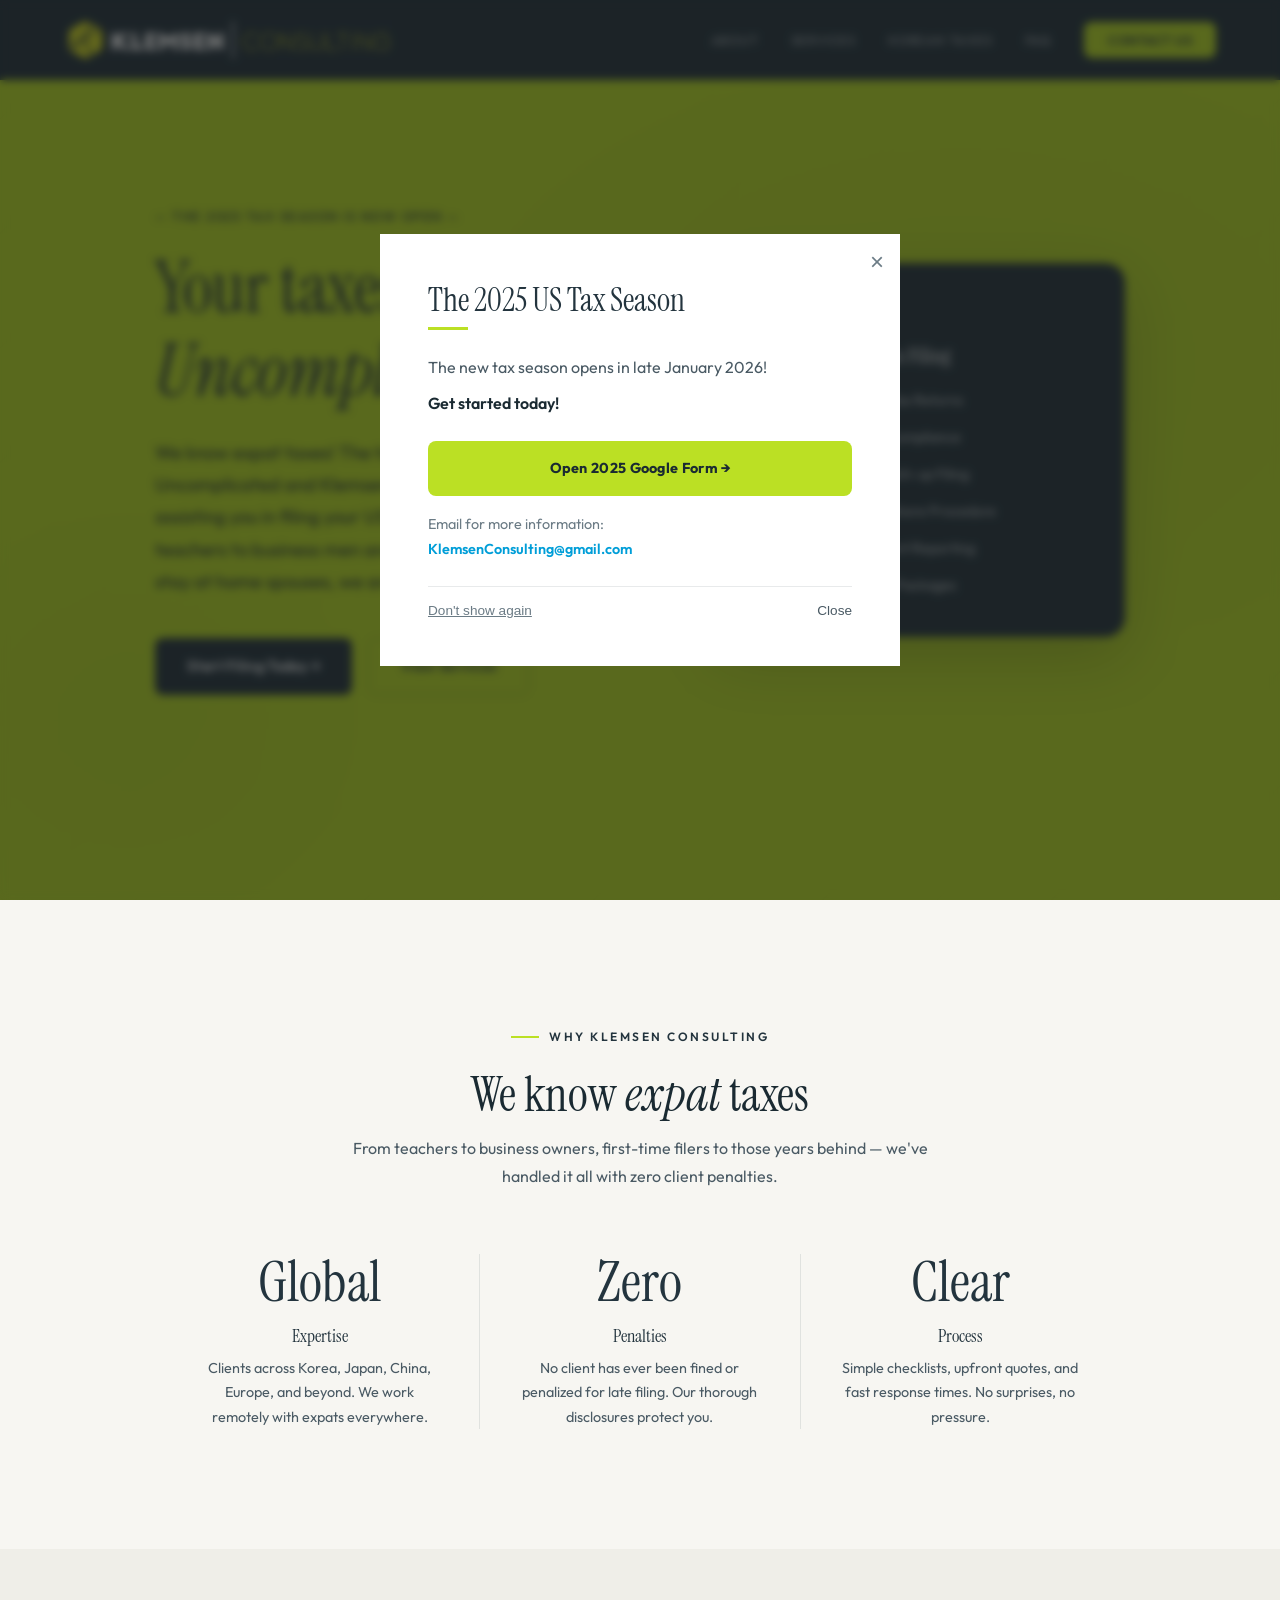
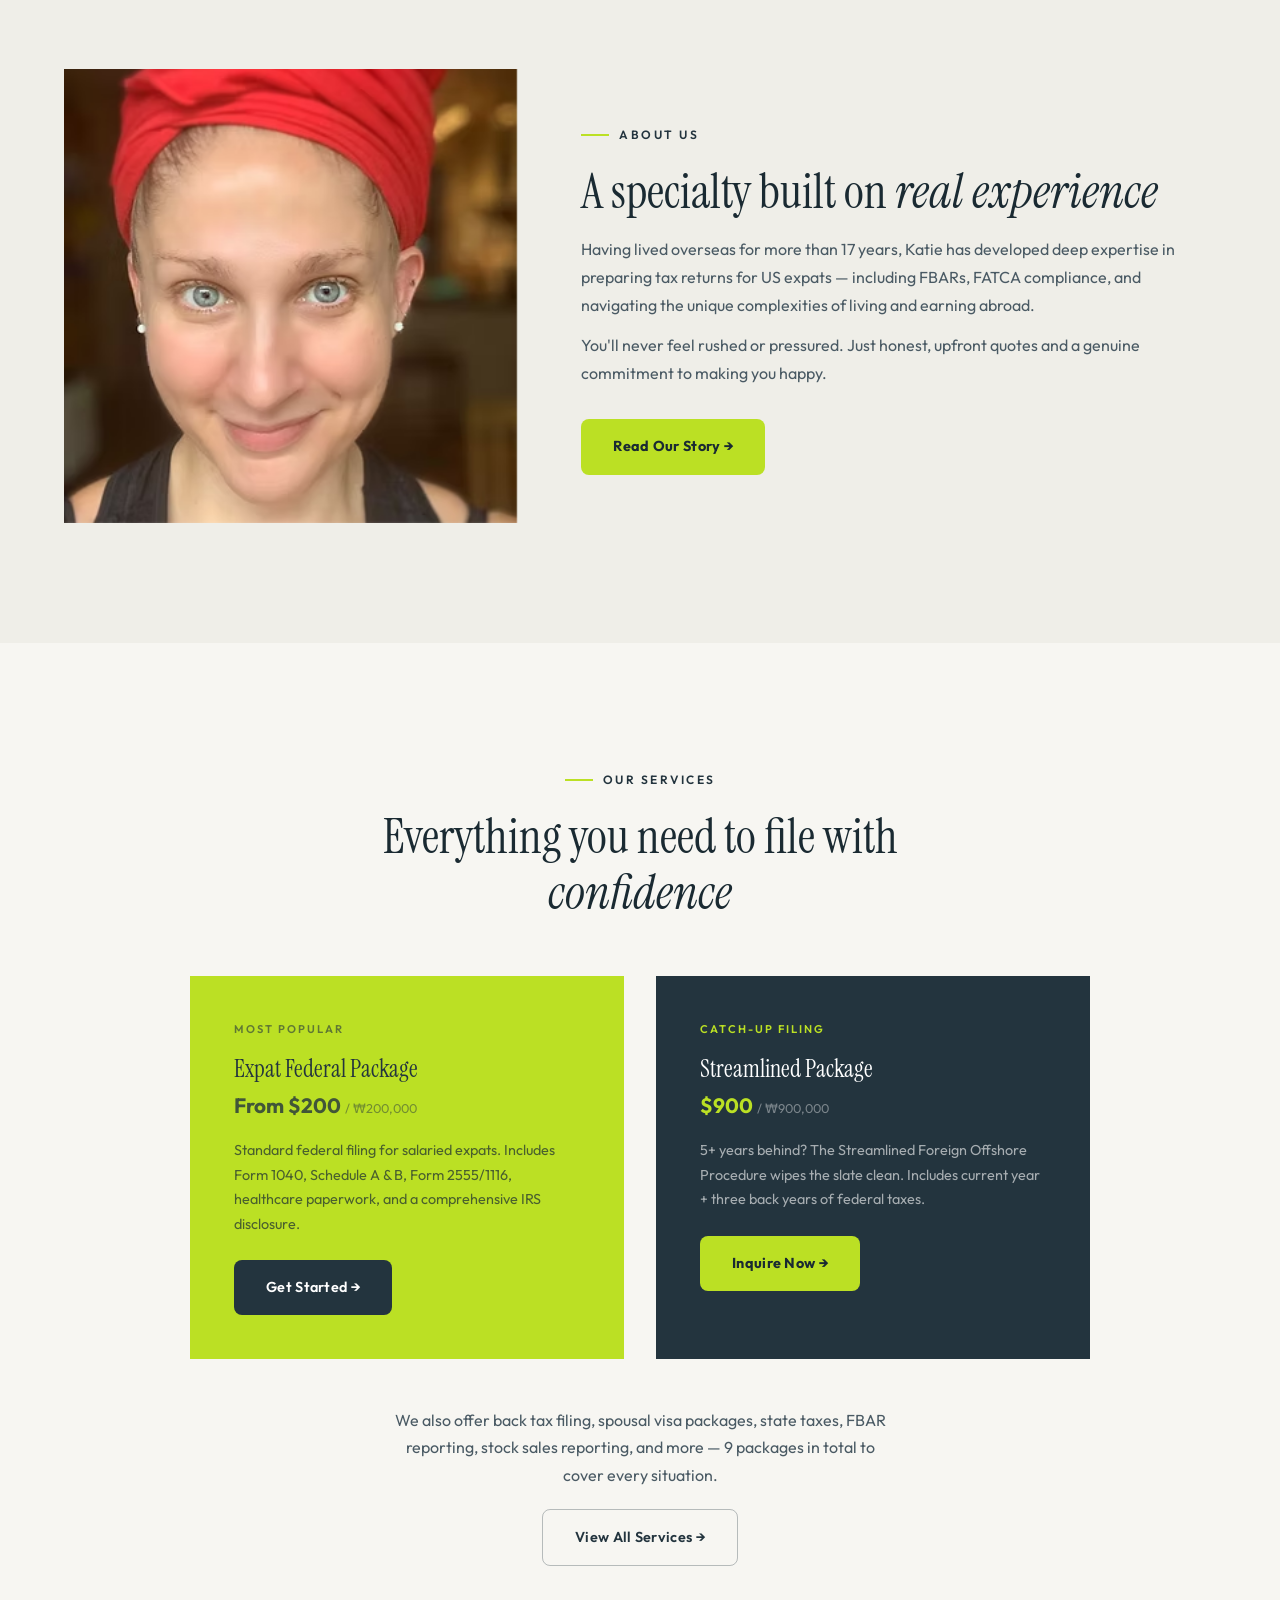
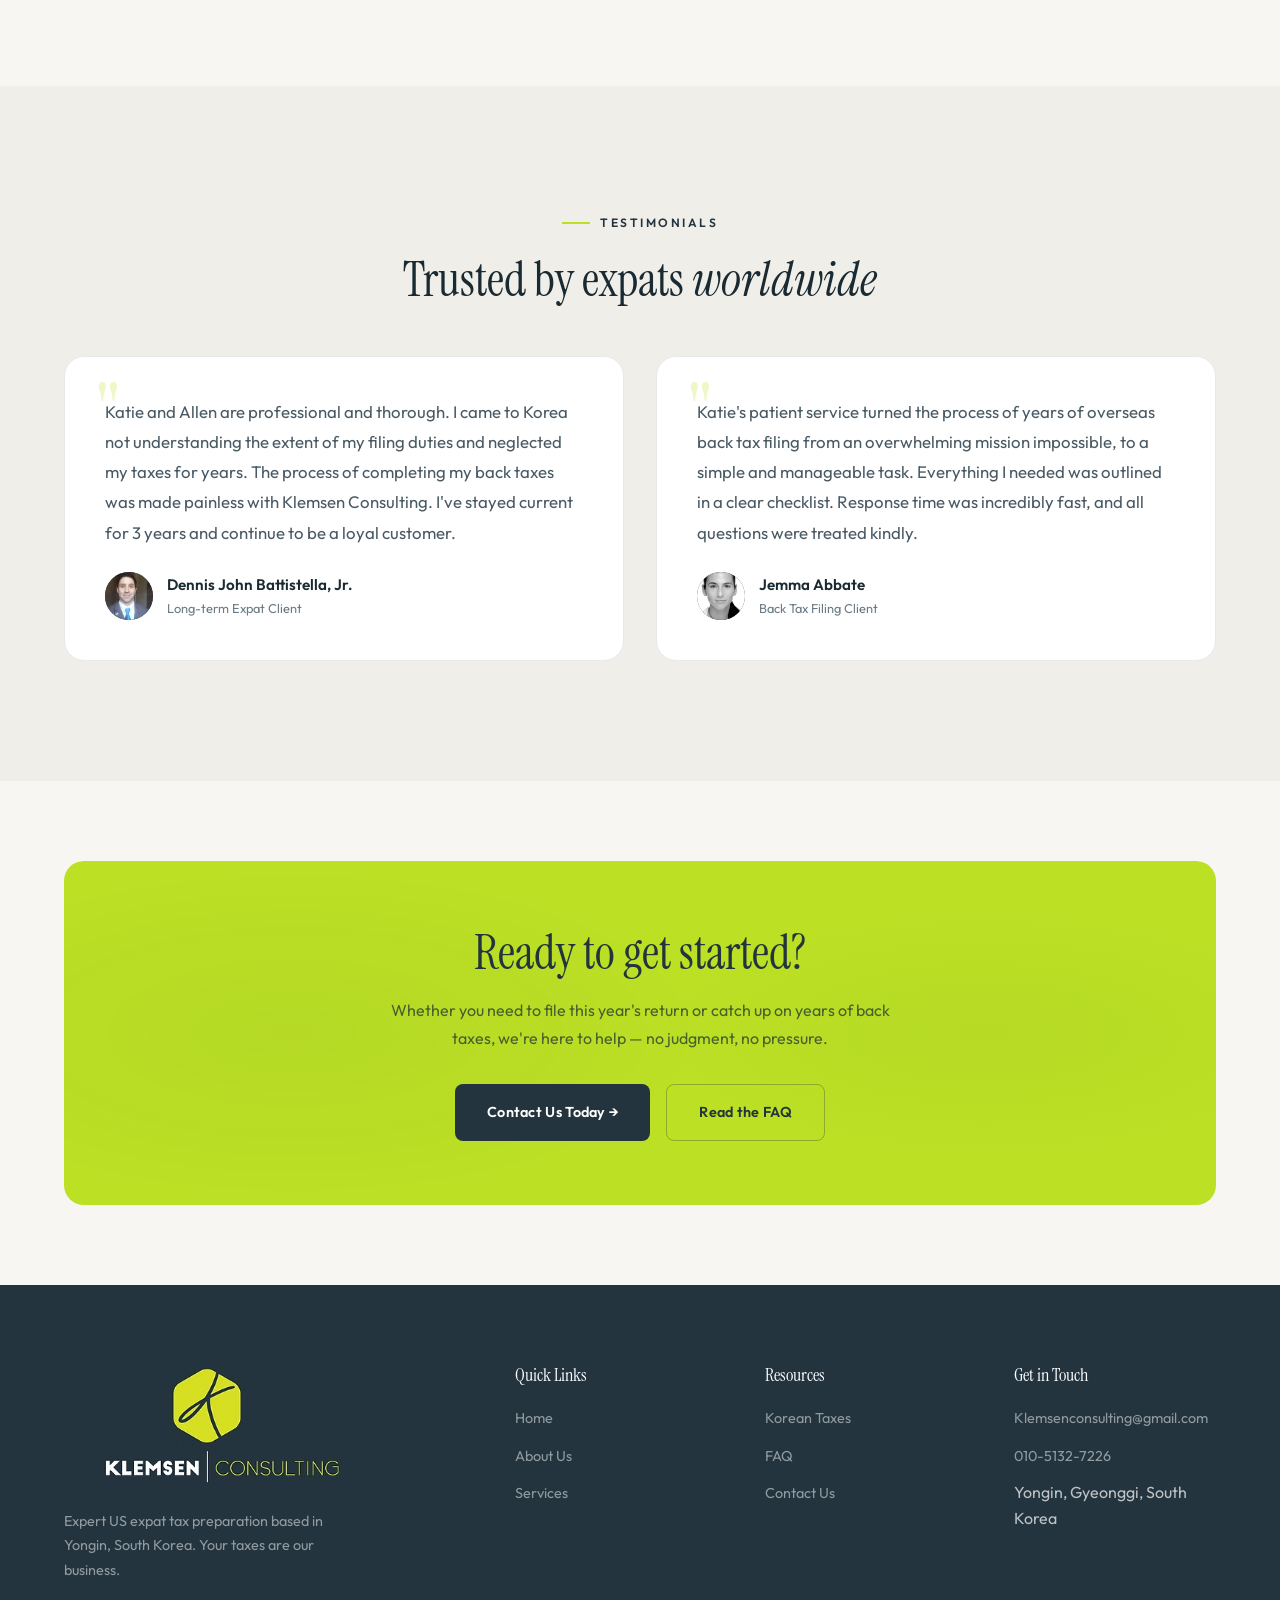
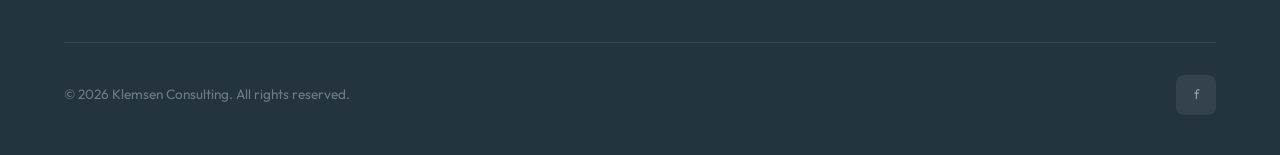
==== commit f57ff772: "Simplify services, bigger footer logo" ====
--- a/index.html
+++ b/index.html
@@ -128,134 +128,31 @@
       <div style="text-align: center; max-width: 600px; margin: 0 auto 56px;">
         <div class="section-label anim" style="justify-content: center;">Our Services</div>
         <h2 class="anim">Everything you need to file with <em>confidence</em></h2>
-        <p class="anim" style="margin-top: 12px;">9 packages covering every expat tax situation — from standard filing to complex catch-up procedures.</p>
-      </div>
-
-      <div class="anim" style="max-width: 820px; margin: 0 auto;">
-        <!-- #1 Featured -->
-        <div style="display: grid; grid-template-columns: 4px 1fr auto; gap: 0; align-items: center; padding: 28px 0; border-bottom: 1px solid var(--border);" class="svc-row">
-          <div style="width: 4px; height: 100%; background: var(--lime);"></div>
-          <div style="padding-left: 24px;">
-            <span style="font-size: .65rem; font-weight: 700; letter-spacing: 2px; text-transform: uppercase; color: var(--lime-dark);">Most Popular</span>
-            <h3 style="font-size: 1.25rem; margin: 4px 0 4px; color: var(--slate);">Expat Federal Package</h3>
-            <p style="font-size: .85rem; color: var(--text-muted); margin: 0; line-height: 1.6;">Standard federal filing for salaried expats. Includes 1040, Schedules A &amp; B, Form 2555/1116, and IRS disclosure.</p>
-          </div>
-          <div style="text-align: right; padding-left: 32px; white-space: nowrap;">
-            <div style="font-weight: 700; font-size: 1.15rem; color: var(--slate);">From $200</div>
-            <div style="font-size: .75rem; color: var(--text-muted);">₩200,000</div>
-            <a href="contact.html" style="display: inline-block; margin-top: 8px; font-size: .8rem; font-weight: 600; color: var(--blue);">Get Started →</a>
-          </div>
-        </div>
-
-        <!-- #2 Featured -->
-        <div style="display: grid; grid-template-columns: 4px 1fr auto; gap: 0; align-items: center; padding: 28px 0; border-bottom: 1px solid var(--border);" class="svc-row">
-          <div style="width: 4px; height: 100%; background: var(--blue);"></div>
-          <div style="padding-left: 24px;">
-            <span style="font-size: .65rem; font-weight: 700; letter-spacing: 2px; text-transform: uppercase; color: var(--blue);">Catch-Up Filing</span>
-            <h3 style="font-size: 1.25rem; margin: 4px 0 4px; color: var(--slate);">Streamlined Package</h3>
-            <p style="font-size: .85rem; color: var(--text-muted); margin: 0; line-height: 1.6;">5+ years behind? Wipes the slate clean. Includes certification, current year federal, and three back years.</p>
-          </div>
-          <div style="text-align: right; padding-left: 32px; white-space: nowrap;">
-            <div style="font-weight: 700; font-size: 1.15rem; color: var(--slate);">$900</div>
-            <div style="font-size: .75rem; color: var(--text-muted);">₩900,000</div>
-            <a href="contact.html" style="display: inline-block; margin-top: 8px; font-size: .8rem; font-weight: 600; color: var(--blue);">Inquire Now →</a>
-          </div>
-        </div>
-
-        <!-- #3 -->
-        <div style="display: grid; grid-template-columns: 4px 1fr auto; gap: 0; align-items: center; padding: 24px 0; border-bottom: 1px solid var(--border);" class="svc-row">
-          <div style="width: 4px;"></div>
-          <div style="padding-left: 24px;">
-            <h3 style="font-size: 1.1rem; margin: 0 0 2px; color: var(--slate);">Back Tax Filing</h3>
-            <p style="font-size: .85rem; color: var(--text-muted); margin: 0;">Back-file with detailed explanations. Discounts on multiple years.</p>
-          </div>
-          <div style="text-align: right; padding-left: 32px; white-space: nowrap;">
-            <div style="font-weight: 600; color: var(--slate);">From $200</div>
-            <a href="services.html" style="font-size: .8rem; font-weight: 500; color: var(--blue);">Details →</a>
-          </div>
-        </div>
-
-        <!-- #4 -->
-        <div style="display: grid; grid-template-columns: 4px 1fr auto; gap: 0; align-items: center; padding: 24px 0; border-bottom: 1px solid var(--border);" class="svc-row">
-          <div style="width: 4px;"></div>
-          <div style="padding-left: 24px;">
-            <h3 style="font-size: 1.1rem; margin: 0 0 2px; color: var(--slate);">Spousal Visa Package</h3>
-            <p style="font-size: .85rem; color: var(--text-muted); margin: 0;">1–3 years of tax history for visa applications.</p>
-          </div>
-          <div style="text-align: right; padding-left: 32px; white-space: nowrap;">
-            <div style="font-weight: 600; color: var(--slate);">$200–420</div>
-            <a href="services.html" style="font-size: .8rem; font-weight: 500; color: var(--blue);">Details →</a>
-          </div>
-        </div>
-
-        <!-- #5 -->
-        <div style="display: grid; grid-template-columns: 4px 1fr auto; gap: 0; align-items: center; padding: 24px 0; border-bottom: 1px solid var(--border);" class="svc-row">
-          <div style="width: 4px;"></div>
-          <div style="padding-left: 24px;">
-            <h3 style="font-size: 1.1rem; margin: 0 0 2px; color: var(--slate);">State Tax Filing</h3>
-            <p style="font-size: .85rem; color: var(--text-muted); margin: 0;">We'll determine your state obligations and handle the filing.</p>
-          </div>
-          <div style="text-align: right; padding-left: 32px; white-space: nowrap;">
-            <div style="font-weight: 600; color: var(--slate);">From $60</div>
-            <a href="services.html" style="font-size: .8rem; font-weight: 500; color: var(--blue);">Details →</a>
-          </div>
-        </div>
-
-        <!-- #6 -->
-        <div style="display: grid; grid-template-columns: 4px 1fr auto; gap: 0; align-items: center; padding: 24px 0; border-bottom: 1px solid var(--border);" class="svc-row">
-          <div style="width: 4px;"></div>
-          <div style="padding-left: 24px;">
-            <h3 style="font-size: 1.1rem; margin: 0 0 2px; color: var(--slate);">FBAR Reporting</h3>
-            <p style="font-size: .85rem; color: var(--text-muted); margin: 0;">Required if foreign accounts held $10,000+ at any point.</p>
-          </div>
-          <div style="text-align: right; padding-left: 32px; white-space: nowrap;">
-            <div style="font-weight: 600; color: var(--slate);">$25/acct</div>
-            <a href="services.html" style="font-size: .8rem; font-weight: 500; color: var(--blue);">Details →</a>
-          </div>
-        </div>
-
-        <!-- #7 -->
-        <div style="display: grid; grid-template-columns: 4px 1fr auto; gap: 0; align-items: center; padding: 24px 0; border-bottom: 1px solid var(--border);" class="svc-row">
-          <div style="width: 4px;"></div>
-          <div style="padding-left: 24px;">
-            <h3 style="font-size: 1.1rem; margin: 0 0 2px; color: var(--slate);">Schedule C, D, or E</h3>
-            <p style="font-size: .85rem; color: var(--text-muted); margin: 0;">Business income, capital gains, or rental property income.</p>
-          </div>
-          <div style="text-align: right; padding-left: 32px; white-space: nowrap;">
-            <div style="font-weight: 600; color: var(--slate);">$60</div>
-            <a href="services.html" style="font-size: .8rem; font-weight: 500; color: var(--blue);">Details →</a>
-          </div>
-        </div>
-
-        <!-- #8 -->
-        <div style="display: grid; grid-template-columns: 4px 1fr auto; gap: 0; align-items: center; padding: 24px 0; border-bottom: 1px solid var(--border);" class="svc-row">
-          <div style="width: 4px;"></div>
-          <div style="padding-left: 24px;">
-            <h3 style="font-size: 1.1rem; margin: 0 0 2px; color: var(--slate);">Stock &amp; Security Sales</h3>
-            <p style="font-size: .85rem; color: var(--text-muted); margin: 0;">Up to 14 short-term and 14 long-term sales per form.</p>
-          </div>
-          <div style="text-align: right; padding-left: 32px; white-space: nowrap;">
-            <div style="font-weight: 600; color: var(--slate);">$60/form</div>
-            <a href="services.html" style="font-size: .8rem; font-weight: 500; color: var(--blue);">Details →</a>
-          </div>
-        </div>
-
-        <!-- #9 -->
-        <div style="display: grid; grid-template-columns: 4px 1fr auto; gap: 0; align-items: center; padding: 24px 0;" class="svc-row">
-          <div style="width: 4px;"></div>
-          <div style="padding-left: 24px;">
-            <h3 style="font-size: 1.1rem; margin: 0 0 2px; color: var(--slate);">New Expat Extension</h3>
-            <p style="font-size: .85rem; color: var(--text-muted); margin: 0;">Special extension for mid-year movers to avoid double taxation.</p>
-          </div>
-          <div style="text-align: right; padding-left: 32px; white-space: nowrap;">
-            <div style="font-weight: 600; color: var(--slate);">$60</div>
-            <a href="services.html" style="font-size: .8rem; font-weight: 500; color: var(--blue);">Details →</a>
-          </div>
-        </div>
-
-        <div style="text-align: center; margin-top: 40px;">
-          <a href="services.html" class="btn btn-outline-dark">View Full Service Details →</a>
-        </div>
+      </div>
+
+      <div class="two-col anim" style="max-width: 900px; margin: 0 auto;">
+        <!-- Expat Federal -->
+        <div style="background: var(--lime); padding: 44px;">
+          <p style="font-size: .7rem; font-weight: 600; letter-spacing: 2px; text-transform: uppercase; color: var(--slate); margin-bottom: 16px; opacity: .6;">Most Popular</p>
+          <h3 style="color: var(--slate); font-size: 1.5rem; margin-bottom: 6px;">Expat Federal Package</h3>
+          <div style="color: var(--slate); font-weight: 700; font-size: 1.3rem; margin-bottom: 16px; opacity: .8;">From $200 <span style="font-size: .8rem; font-weight: 400; opacity: .6;">/ ₩200,000</span></div>
+          <p style="color: var(--text-on-lime); opacity: .7; font-size: .9rem; line-height: 1.7; margin-bottom: 24px;">Standard federal filing for salaried expats. Includes Form 1040, Schedule A &amp; B, Form 2555/1116, healthcare paperwork, and a comprehensive IRS disclosure.</p>
+          <a href="contact.html" class="btn btn-dark">Get Started →</a>
+        </div>
+
+        <!-- Streamlined -->
+        <div style="background: var(--slate); padding: 44px;">
+          <p style="font-size: .7rem; font-weight: 600; letter-spacing: 2px; text-transform: uppercase; color: var(--lime); margin-bottom: 16px;">Catch-Up Filing</p>
+          <h3 style="color: var(--white); font-size: 1.5rem; margin-bottom: 6px;">Streamlined Package</h3>
+          <div style="color: var(--lime); font-weight: 700; font-size: 1.3rem; margin-bottom: 16px;">$900 <span style="font-size: .8rem; color: rgba(255,255,255,.4); font-weight: 400;">/ ₩900,000</span></div>
+          <p style="color: rgba(255,255,255,.6); font-size: .9rem; line-height: 1.7; margin-bottom: 24px;">5+ years behind? The Streamlined Foreign Offshore Procedure wipes the slate clean. Includes current year + three back years of federal taxes.</p>
+          <a href="contact.html" class="btn btn-lime">Inquire Now →</a>
+        </div>
+      </div>
+
+      <div class="anim" style="text-align: center; max-width: 500px; margin: 48px auto 0;">
+        <p style="font-size: 1rem; color: var(--text-secondary); line-height: 1.7; margin-bottom: 20px;">We also offer back tax filing, spousal visa packages, state taxes, FBAR reporting, stock sales reporting, and more — 9 packages in total to cover every situation.</p>
+        <a href="services.html" class="btn btn-outline-dark">View All Services →</a>
       </div>
     </div>
   </section>
@@ -312,7 +209,7 @@
       <div class="footer-grid">
         <div class="footer-brand">
           <div style="margin-bottom: 16px;">
-            <img src="images/logo-small.avif" alt="Klemsen Consulting" style="height: 70px;">
+            <img src="images/logo-small.avif" alt="Klemsen Consulting" style="height: 120px;">
           </div>
           <p>Expert US expat tax preparation based in Yongin, South Korea. Your taxes are our business.</p>
         </div>
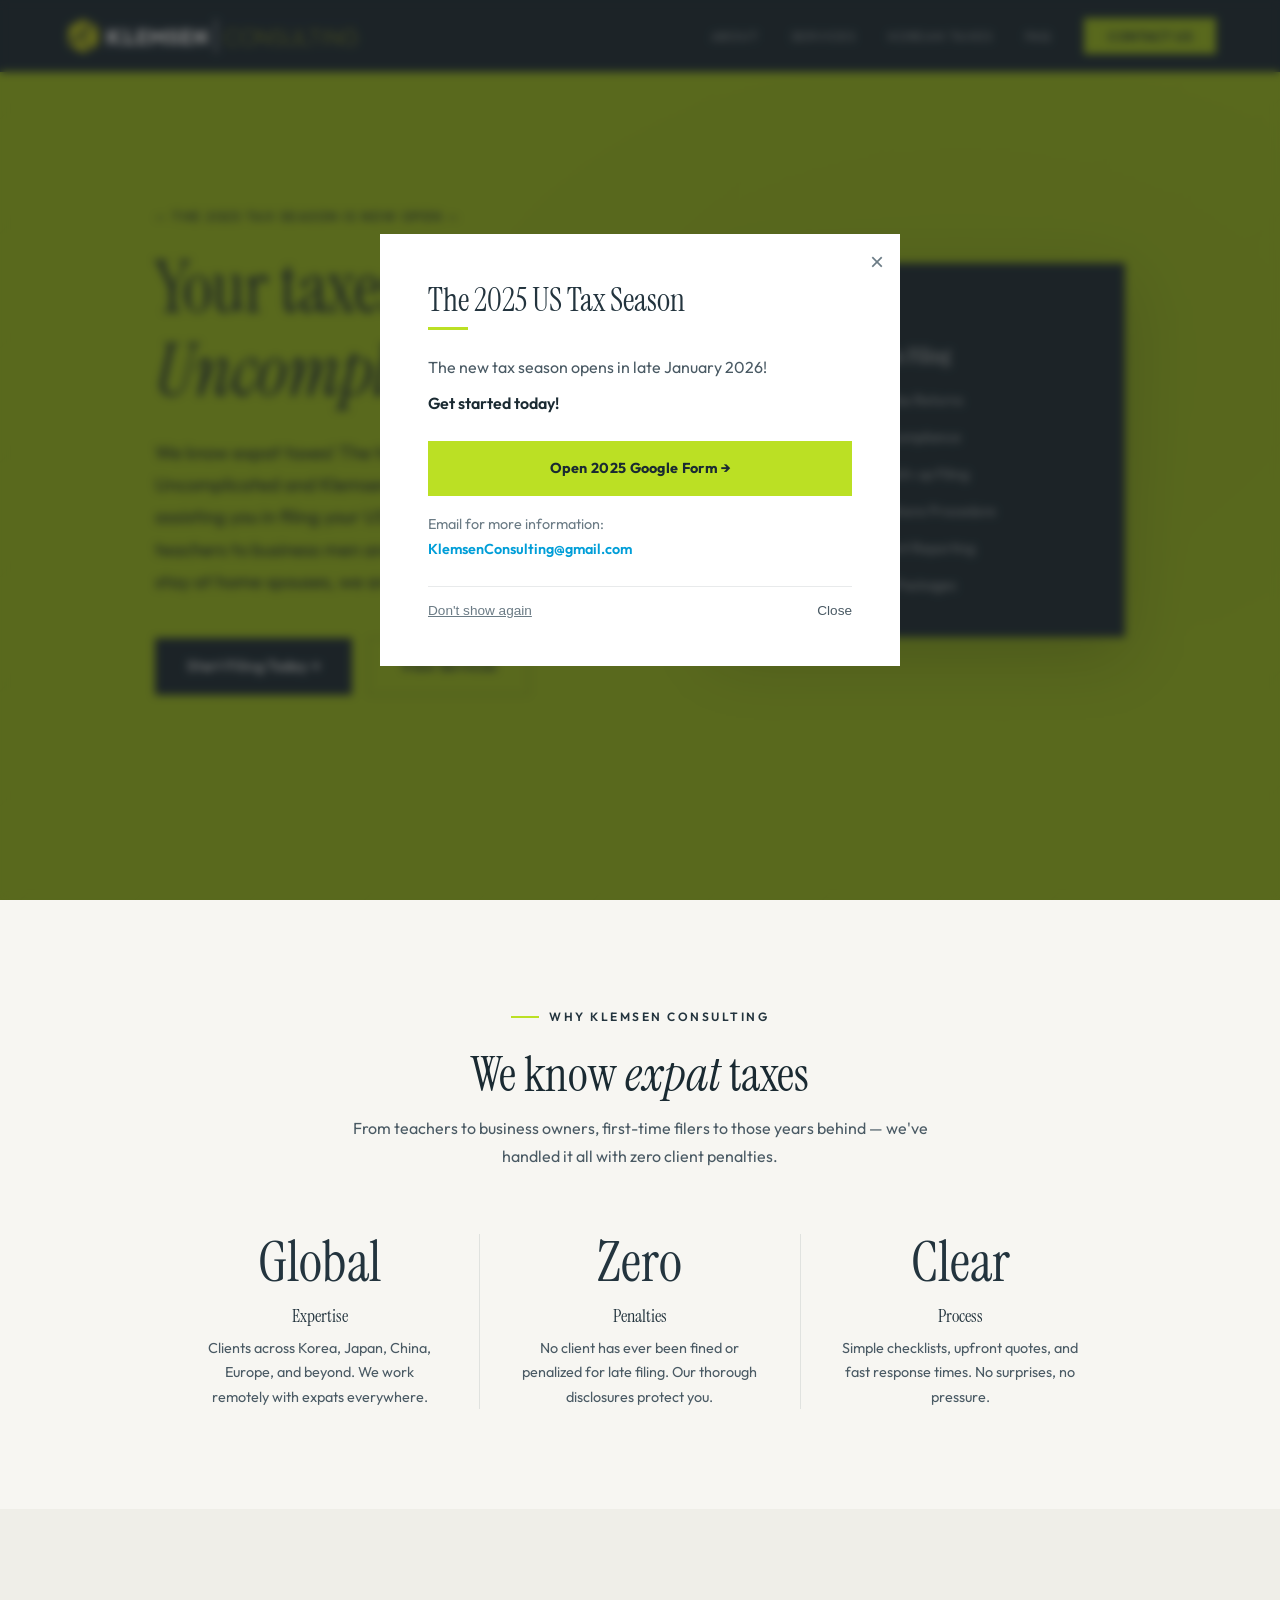
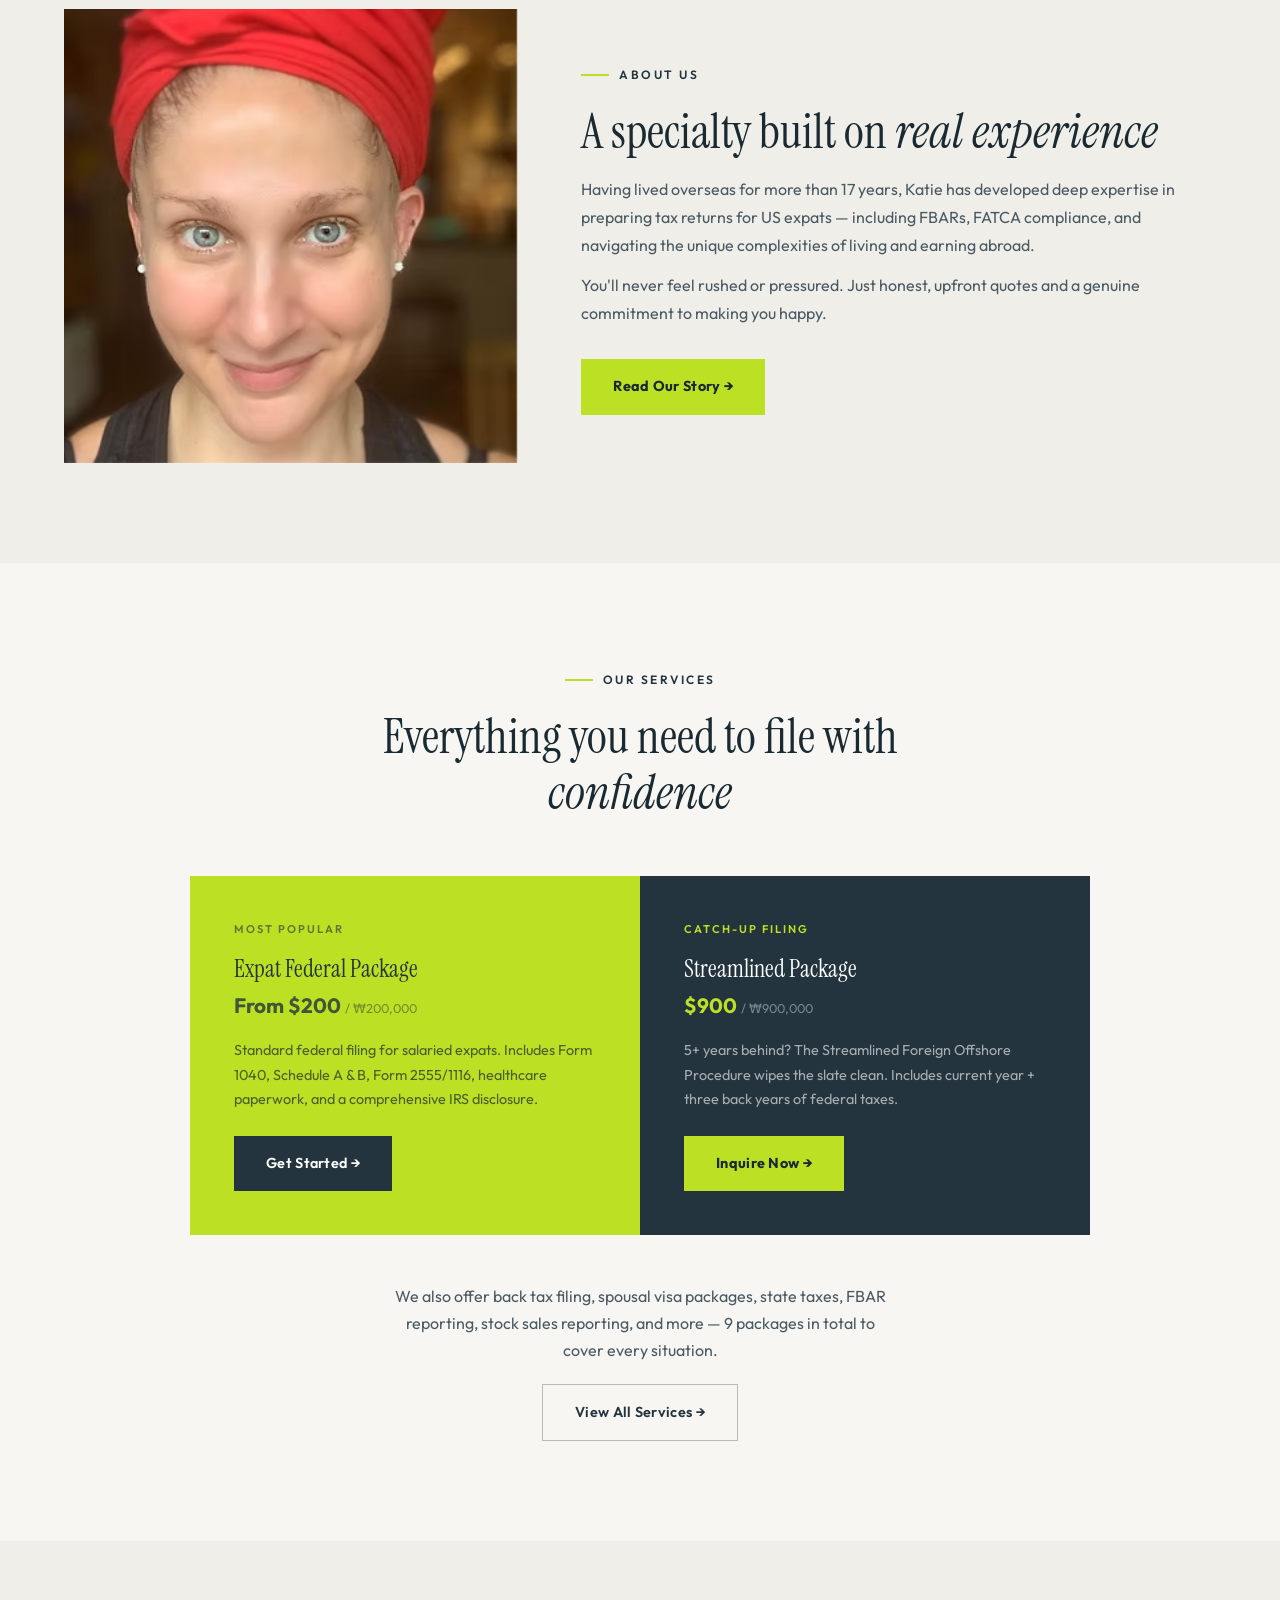
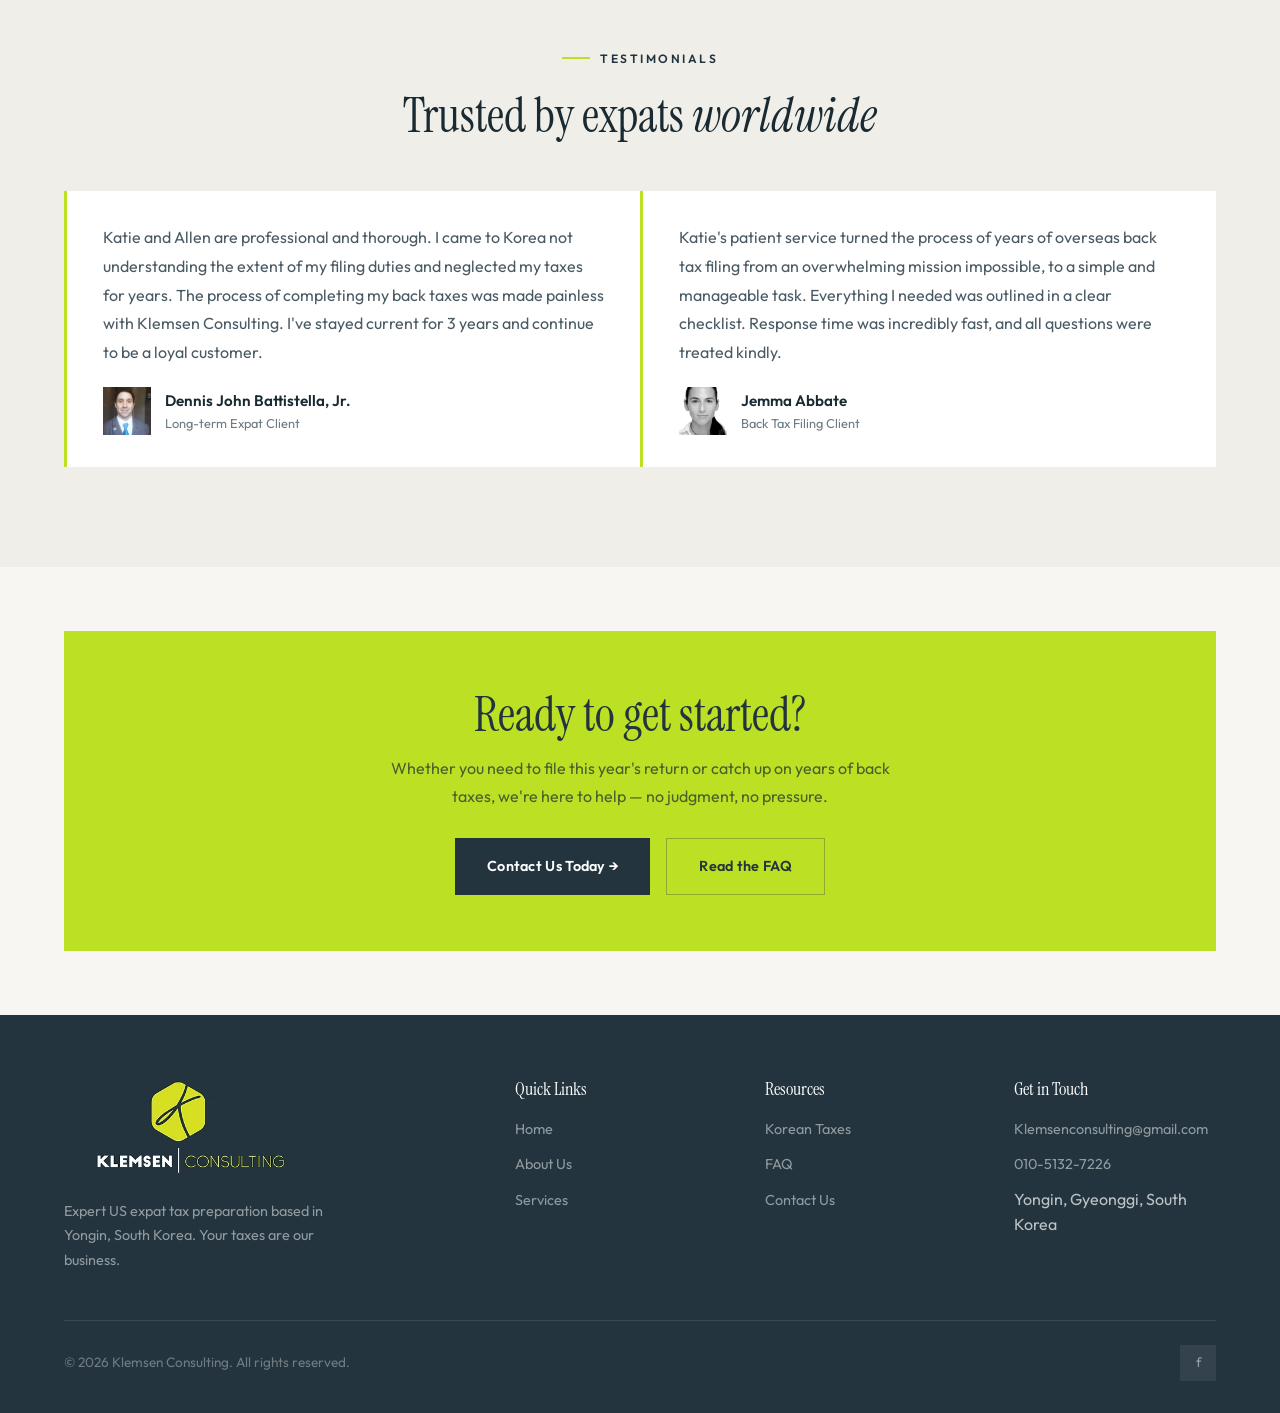
==== commit ee55ddb5: "Normalize footer logo to 96px all pages" ====
--- a/index.html
+++ b/index.html
@@ -209,7 +209,7 @@
       <div class="footer-grid">
         <div class="footer-brand">
           <div style="margin-bottom: 16px;">
-            <img src="images/logo-small.avif" alt="Klemsen Consulting" style="height: 120px;">
+            <img src="images/logo-small.avif" alt="Klemsen Consulting" style="height: 96px;">
           </div>
           <p>Expert US expat tax preparation based in Yongin, South Korea. Your taxes are our business.</p>
         </div>
--- a/styles.css
+++ b/styles.css
@@ -1,9 +1,8 @@
 /* ═══════════════════════════════════════════════════
-   KLEMSEN CONSULTING — Global Styles v2
-   Brand: #23343e (dark) · #bbe024 (lime) · #181919 (black) · #009ed8 (blue)
-   COLOR STRATEGY: Lime-green forward, dark slate as accent
+   KLEMSEN CONSULTING — Styles v3
+   Brand: #23343e (slate) · #bbe024 (lime) · #181919 (black) · #009ed8 (blue)
+   NO rounded boxes. NO emoji. Clean and professional.
    ═══════════════════════════════════════════════════ */
-
 @import url('https://fonts.googleapis.com/css2?family=Instrument+Serif:ital@0;1&family=Outfit:wght@300;400;500;600;700&display=swap');
 
 :root {
@@ -23,27 +22,15 @@
   --text-secondary: #4a5a64;
   --text-muted: #6b7b85;
   --border: rgba(35,52,62,.1);
-  --border-lime: rgba(187,224,36,.3);
   --font-display: 'Instrument Serif', serif;
   --font-body: 'Outfit', sans-serif;
-  --radius: 12px;
-  --radius-lg: 20px;
   --shadow-sm: 0 1px 3px rgba(24,25,25,.06);
   --shadow-md: 0 4px 20px rgba(24,25,25,.08);
-  --shadow-lg: 0 12px 40px rgba(24,25,25,.12);
   --transition: .3s cubic-bezier(.4,0,.2,1);
 }
-
 *, *::before, *::after { box-sizing: border-box; margin: 0; padding: 0; }
 html { scroll-behavior: smooth; -webkit-font-smoothing: antialiased; }
-body {
-  font-family: var(--font-body);
-  background: var(--bg);
-  color: var(--text-primary);
-  line-height: 1.6;
-  overflow-x: hidden;
-}
-
+body { font-family: var(--font-body); background: var(--bg); color: var(--text-primary); line-height: 1.6; overflow-x: hidden; }
 h1, h2, h3, h4 { font-family: var(--font-display); font-weight: 400; line-height: 1.15; }
 h1 { font-size: clamp(2.8rem, 6vw, 4.5rem); }
 h2 { font-size: clamp(2rem, 4vw, 3rem); }
@@ -52,763 +39,197 @@
 a { text-decoration: none; color: inherit; transition: color var(--transition); }
 img { max-width: 100%; height: auto; }
 
-/* ─── Layout ─── */
 .container { max-width: 1200px; margin: 0 auto; padding: 0 24px; }
 .container-narrow { max-width: 900px; margin: 0 auto; padding: 0 24px; }
-.section { padding: 120px 0; }
-.section-sm { padding: 80px 0; }
+.section { padding: 100px 0; }
+.section-sm { padding: 64px 0; }
 
 .section-label {
-  display: inline-flex;
-  align-items: center;
-  gap: 10px;
-  font-family: var(--font-body);
-  font-size: .75rem;
-  font-weight: 600;
-  letter-spacing: 2.5px;
-  text-transform: uppercase;
-  color: var(--slate);
-  margin-bottom: 20px;
-}
-.section-label::before {
-  content: '';
-  width: 28px;
-  height: 2px;
-  background: var(--lime);
-  display: inline-block;
-}
+  display: inline-flex; align-items: center; gap: 10px;
+  font-family: var(--font-body); font-size: .75rem; font-weight: 600;
+  letter-spacing: 2.5px; text-transform: uppercase; color: var(--slate); margin-bottom: 20px;
+}
+.section-label::before { content: ''; width: 28px; height: 2px; background: var(--lime); }
 .section-label-light { color: var(--lime); }
 .section-label-light::before { background: rgba(255,255,255,.3); }
 
 /* ─── Buttons ─── */
 .btn {
-  display: inline-flex;
-  align-items: center;
-  gap: 8px;
-  font-family: var(--font-body);
-  font-weight: 600;
-  font-size: .9rem;
-  letter-spacing: .3px;
-  padding: 16px 32px;
-  border-radius: 8px;
-  border: none;
-  cursor: pointer;
-  transition: all var(--transition);
-  text-decoration: none;
-}
-.btn-dark {
-  background: var(--slate);
-  color: var(--white);
-}
-.btn-dark:hover {
-  background: var(--black);
-  transform: translateY(-2px);
-  box-shadow: 0 8px 24px rgba(35,52,62,.25);
-}
-.btn-lime {
-  background: var(--lime);
-  color: var(--text-on-lime);
-  font-weight: 700;
-}
-.btn-lime:hover {
-  background: var(--lime-light);
-  transform: translateY(-2px);
-  box-shadow: 0 8px 24px rgba(187,224,36,.35);
-}
-.btn-outline-dark {
-  background: transparent;
-  color: var(--slate);
-  border: 1.5px solid rgba(35,52,62,.3);
-}
-.btn-outline-dark:hover {
-  border-color: var(--slate);
-  background: rgba(35,52,62,.05);
-}
-.btn-outline-light {
-  background: transparent;
-  color: var(--white);
-  border: 1.5px solid rgba(255,255,255,.25);
-}
-.btn-outline-light:hover {
-  border-color: rgba(255,255,255,.5);
-  background: rgba(255,255,255,.08);
-}
-.btn-blue {
-  background: var(--blue);
-  color: var(--white);
-}
-.btn-blue:hover {
-  background: #0090c4;
-  transform: translateY(-2px);
-  box-shadow: 0 8px 24px rgba(0,158,216,.25);
-}
+  display: inline-flex; align-items: center; gap: 8px;
+  font-family: var(--font-body); font-weight: 600; font-size: .9rem;
+  letter-spacing: .3px; padding: 16px 32px; border: none; cursor: pointer;
+  transition: all var(--transition); text-decoration: none;
+}
+.btn-dark { background: var(--slate); color: var(--white); }
+.btn-dark:hover { background: var(--black); transform: translateY(-2px); box-shadow: 0 8px 24px rgba(35,52,62,.25); }
+.btn-lime { background: var(--lime); color: var(--text-on-lime); font-weight: 700; }
+.btn-lime:hover { background: var(--lime-light); transform: translateY(-2px); box-shadow: 0 8px 24px rgba(187,224,36,.35); }
+.btn-outline-dark { background: transparent; color: var(--slate); border: 1.5px solid rgba(35,52,62,.3); }
+.btn-outline-dark:hover { border-color: var(--slate); background: rgba(35,52,62,.05); }
+.btn-blue { background: var(--blue); color: var(--white); }
+.btn-blue:hover { background: #0090c4; transform: translateY(-2px); }
 
 /* ─── Navigation ─── */
-.nav {
-  position: fixed;
-  top: 0; left: 0; right: 0;
-  z-index: 1000;
-  background: var(--slate);
-  transition: all .4s ease;
-}
-.nav-inner {
-  max-width: 1200px;
-  margin: 0 auto;
-  padding: 0 24px;
-  display: flex;
-  align-items: center;
-  justify-content: space-between;
-  height: 80px;
-}
-.nav.scrolled {
-  background: var(--slate);
-  backdrop-filter: blur(16px);
-  border-bottom: 1px solid rgba(255,255,255,.05);
-}
-.nav-logo {
-  display: flex;
-  align-items: center;
-}
-.nav-logo-img {
-  height: 40px;
-  width: auto;
-}
-.nav-links {
-  display: flex;
-  align-items: center;
-  gap: 32px;
-  list-style: none;
-}
-.nav-links a {
-  font-size: .8rem;
-  font-weight: 500;
-  letter-spacing: .8px;
-  text-transform: uppercase;
-  color: rgba(255,255,255,.55);
-  position: relative;
-  padding-bottom: 4px;
-}
-.nav-links a:hover,
-.nav-links a.active {
-  color: var(--white);
-}
-.nav-links a.active::after {
-  content: '';
-  position: absolute;
-  bottom: 0; left: 0; right: 0;
-  height: 2px;
-  background: var(--lime);
-  border-radius: 2px;
-}
-/* Remove old lime-hero nav overrides since nav is always slate now */
+.nav { position: fixed; top: 0; left: 0; right: 0; z-index: 1000; background: var(--slate); transition: all .4s ease; }
+.nav-inner { max-width: 1200px; margin: 0 auto; padding: 0 24px; display: flex; align-items: center; justify-content: space-between; height: 72px; }
+.nav.scrolled { border-bottom: 1px solid rgba(255,255,255,.05); }
+.nav-logo { display: flex; align-items: center; }
+.nav-logo-img { height: 36px; width: auto; }
+.nav-links { display: flex; align-items: center; gap: 32px; list-style: none; }
+.nav-links a { font-size: .8rem; font-weight: 500; letter-spacing: .8px; text-transform: uppercase; color: rgba(255,255,255,.55); position: relative; padding-bottom: 4px; }
+.nav-links a:hover, .nav-links a.active { color: var(--white); }
+.nav-links a.active::after { content: ''; position: absolute; bottom: 0; left: 0; right: 0; height: 2px; background: var(--lime); }
 .nav-on-lime .nav-links a { color: rgba(255,255,255,.55); }
-.nav-on-lime .nav-links a:hover,
-.nav-on-lime .nav-links a.active { color: var(--white); opacity: 1; }
-
-.nav-cta {
-  background: var(--lime) !important;
-  color: var(--slate) !important;
-  padding: 10px 24px !important;
-  border-radius: 8px !important;
-  font-weight: 600 !important;
-  letter-spacing: .5px !important;
-  opacity: 1 !important;
-  transition: all var(--transition);
-}
+.nav-on-lime .nav-links a:hover, .nav-on-lime .nav-links a.active { color: var(--white); }
+.nav-cta { background: var(--lime) !important; color: var(--slate) !important; padding: 10px 24px !important; font-weight: 600 !important; letter-spacing: .5px !important; opacity: 1 !important; }
 .nav-cta:hover { background: var(--lime-light) !important; transform: translateY(-1px); }
 .nav-cta::after { display: none !important; }
-
-.nav-hamburger {
-  display: none;
-  flex-direction: column;
-  gap: 5px;
-  cursor: pointer;
-  padding: 8px;
-  background: none;
-  border: none;
-}
-.nav-hamburger span {
-  width: 24px; height: 2px;
-  background: var(--white);
-  border-radius: 2px;
-  transition: all .3s;
-}
-.nav-mobile {
-  display: none;
-  position: fixed;
-  top: 80px; left: 0; right: 0;
-  background: var(--slate);
-  padding: 24px;
-  border-bottom: 1px solid rgba(255,255,255,.08);
-  flex-direction: column;
-  gap: 16px;
-  z-index: 999;
-}
-.nav-mobile a {
-  font-size: .95rem;
-  font-weight: 500;
-  color: rgba(255,255,255,.55);
-  padding: 8px 0;
-}
+.nav-hamburger { display: none; flex-direction: column; gap: 5px; cursor: pointer; padding: 8px; background: none; border: none; }
+.nav-hamburger span { width: 24px; height: 2px; background: var(--white); border-radius: 2px; transition: all .3s; }
+.nav-mobile { display: none; position: fixed; top: 72px; left: 0; right: 0; background: var(--slate); padding: 24px; border-bottom: 1px solid rgba(255,255,255,.08); flex-direction: column; gap: 16px; z-index: 999; }
+.nav-mobile a { font-size: .95rem; font-weight: 500; color: rgba(255,255,255,.55); padding: 8px 0; }
 .nav-mobile a:hover, .nav-mobile a.active { color: var(--white); }
 .nav-mobile.open { display: flex; }
 
-/* ─── Hero (LIME background) ─── */
-.hero {
-  min-height: 100vh;
-  display: flex;
-  align-items: center;
-  position: relative;
-  overflow: hidden;
-  background: var(--lime);
-}
-.hero-bg-pattern {
-  position: absolute;
-  inset: 0;
-  background:
-    radial-gradient(ellipse 70% 60% at 75% 40%, rgba(35,52,62,.04) 0%, transparent 60%),
-    radial-gradient(ellipse 40% 50% at 10% 80%, rgba(35,52,62,.03) 0%, transparent 50%);
-}
-/* Subtle diagonal stripe texture */
-.hero-bg-pattern::after {
-  content: '';
-  position: absolute;
-  inset: 0;
-  background: repeating-linear-gradient(
-    -45deg,
-    transparent,
-    transparent 80px,
-    rgba(35,52,62,.015) 80px,
-    rgba(35,52,62,.015) 81px
-  );
-}
-.hero-grid {
-  display: grid;
-  grid-template-columns: 1.1fr .9fr;
-  gap: 60px;
-  align-items: center;
-  position: relative;
-  z-index: 1;
-}
+/* ─── Hero ─── */
+.hero { min-height: 100vh; display: flex; align-items: center; position: relative; overflow: hidden; background: var(--lime); }
+.hero-bg-pattern { position: absolute; inset: 0; background: radial-gradient(ellipse 70% 60% at 75% 40%, rgba(35,52,62,.04) 0%, transparent 60%); }
+.hero-bg-pattern::after { content: ''; position: absolute; inset: 0; background: repeating-linear-gradient(-45deg, transparent, transparent 80px, rgba(35,52,62,.015) 80px, rgba(35,52,62,.015) 81px); }
+.hero-grid { display: grid; grid-template-columns: 1.1fr .9fr; gap: 60px; align-items: center; position: relative; z-index: 1; }
 .hero-content { padding: 40px 0; }
-.hero h1 {
-  color: var(--slate);
-  margin-bottom: 24px;
-}
-.hero h1 em {
-  font-style: italic;
-  color: var(--slate);
-}
-.hero-sub {
-  color: var(--text-on-lime);
-  font-size: 1.15rem;
-  max-width: 500px;
-  margin-bottom: 40px;
-  opacity: .75;
-}
-.hero-badge {
-  display: inline-flex;
-  align-items: center;
-  gap: 8px;
-  background: rgba(35,52,62,.08);
-  border: 1px solid rgba(35,52,62,.12);
-  border-radius: 100px;
-  padding: 8px 20px;
-  margin-bottom: 28px;
-}
-.hero-badge .dot {
-  width: 8px; height: 8px;
-  border-radius: 50%;
-  background: var(--slate);
-  animation: pulse 2s infinite;
-}
-@keyframes pulse {
-  0%, 100% { opacity: 1; }
-  50% { opacity: .4; }
-}
-.hero-badge span {
-  font-size: .8rem;
-  font-weight: 600;
-  color: var(--slate);
-  letter-spacing: .5px;
-}
-.hero-stats {
-  display: flex;
-  gap: 48px;
-  margin-top: 64px;
-}
-.hero-stat-num {
-  font-family: var(--font-display);
-  font-size: 2.2rem;
-  color: var(--slate);
-  line-height: 1;
-  margin-bottom: 6px;
-}
-.hero-stat-label {
-  font-size: .8rem;
-  color: var(--text-on-lime);
-  opacity: .55;
-  letter-spacing: .5px;
-}
-
-/* Hero right visual */
-.hero-visual {
-  position: relative;
-  display: flex;
-  align-items: center;
-  justify-content: center;
-}
-.hero-card {
-  background: var(--slate);
-  border-radius: var(--radius-lg);
-  padding: 40px;
-  width: 100%;
-  max-width: 420px;
-  box-shadow: 0 20px 60px rgba(24,25,25,.2);
-}
-.hero-card-badge {
-  display: inline-flex;
-  align-items: center;
-  gap: 8px;
-  background: rgba(187,224,36,.12);
-  border: 1px solid rgba(187,224,36,.2);
-  border-radius: 100px;
-  padding: 8px 18px;
-  margin-bottom: 24px;
-}
-.hero-card-badge .dot { background: var(--lime); }
-.hero-card-badge span { color: var(--lime); }
-.hero-card h3 {
-  color: var(--white);
-  font-size: 1.4rem;
-  margin-bottom: 20px;
-}
-.hero-card-list {
-  list-style: none;
-  display: flex;
-  flex-direction: column;
-  gap: 14px;
-}
-.hero-card-list li {
-  display: flex;
-  align-items: center;
-  gap: 12px;
-  font-size: .9rem;
-  color: rgba(255,255,255,.7);
-}
-.hero-card-list .check {
-  width: 22px; height: 22px;
-  border-radius: 6px;
-  background: rgba(187,224,36,.15);
-  color: var(--lime);
-  display: flex;
-  align-items: center;
-  justify-content: center;
-  font-size: .7rem;
-  flex-shrink: 0;
-}
-
-/* ─── Page headers (dark) ─── */
-.page-header {
-  background: var(--slate);
-  padding: 160px 0 80px;
-  position: relative;
-  overflow: hidden;
-}
-.page-header-glow {
-  position: absolute;
-  inset: 0;
-  background: radial-gradient(ellipse 60% 80% at 60% 30%, rgba(187,224,36,.06), transparent 60%);
-}
+.hero h1 { color: var(--slate); margin-bottom: 24px; }
+.hero h1 em { font-style: italic; }
+.hero-eyebrow { font-size: .85rem; font-weight: 600; letter-spacing: 1px; text-transform: uppercase; color: var(--slate); opacity: .5; margin-bottom: 20px; }
+.hero-sub { color: var(--text-on-lime); font-size: 1.15rem; max-width: 500px; margin-bottom: 40px; opacity: .75; }
+.hero-visual { position: relative; display: flex; align-items: center; justify-content: center; }
+.hero-card { background: var(--slate); padding: 40px; width: 100%; max-width: 420px; box-shadow: 0 20px 60px rgba(24,25,25,.2); }
+.hero-card-label { font-size: .8rem; font-weight: 600; letter-spacing: 1.5px; text-transform: uppercase; color: var(--lime); opacity: .7; margin-bottom: 20px; }
+.hero-card h3 { color: var(--white); font-size: 1.4rem; margin-bottom: 20px; }
+.hero-card-list { list-style: none; display: flex; flex-direction: column; gap: 14px; }
+.hero-card-list li { display: flex; align-items: center; gap: 12px; font-size: .9rem; color: rgba(255,255,255,.7); }
+.hero-card-list .check { width: 22px; height: 22px; background: rgba(187,224,36,.15); color: var(--lime); display: flex; align-items: center; justify-content: center; font-size: .7rem; flex-shrink: 0; }
+
+/* ─── Page headers ─── */
+.page-header { background: var(--slate); padding: 130px 0 60px; position: relative; overflow: hidden; }
+.page-header-sm { padding: 120px 0 48px; }
 .page-header h1 { color: var(--white); max-width: 650px; }
 .page-header h1 em { color: var(--lime); }
-.page-header p { color: rgba(255,255,255,.55); max-width: 520px; margin-top: 16px; font-size: 1.1rem; }
-
-/* ─── Cards ─── */
-.card {
-  background: var(--white);
-  border-radius: var(--radius-lg);
-  border: 1px solid var(--border);
-  padding: 36px;
-  transition: all var(--transition);
-}
-.card:hover {
-  border-color: rgba(35,52,62,.18);
-  box-shadow: var(--shadow-md);
-  transform: translateY(-4px);
-}
-
-/* ─── Service cards ─── */
-.service-grid {
-  display: grid;
-  grid-template-columns: repeat(3, 1fr);
-  gap: 24px;
-}
-.service-card {
-  background: var(--white);
-  border: 1px solid var(--border);
-  border-radius: var(--radius-lg);
-  padding: 36px;
-  transition: all var(--transition);
-  position: relative;
-  overflow: hidden;
-}
-.service-card:hover {
-  border-color: rgba(35,52,62,.2);
-  box-shadow: var(--shadow-md);
-  transform: translateY(-6px);
-}
-.service-card::before {
-  content: '';
-  position: absolute;
-  top: 0; left: 0; right: 0;
-  height: 3px;
-  background: linear-gradient(90deg, var(--lime), var(--blue));
-  opacity: 0;
-  transition: opacity var(--transition);
-}
-.service-card:hover::before { opacity: 1; }
-.service-icon {
-  width: 52px; height: 52px;
-  border-radius: 12px;
-  background: rgba(187,224,36,.15);
-  display: flex;
-  align-items: center;
-  justify-content: center;
-  font-size: 1.4rem;
-  margin-bottom: 20px;
-}
-.service-card h3 {
-  font-size: 1.3rem;
-  color: var(--text-primary);
-  margin-bottom: 8px;
-}
-.service-price {
-  font-family: var(--font-body);
-  font-weight: 600;
-  font-size: .85rem;
-  color: var(--blue);
-  margin-bottom: 14px;
-}
-.service-card p {
-  font-size: .9rem;
-  color: var(--text-muted);
-  line-height: 1.7;
-}
-
-/* ─── Testimonial cards ─── */
-.testimonial-card {
-  background: var(--white);
-  border: 1px solid var(--border);
-  border-radius: var(--radius-lg);
-  padding: 40px;
-  position: relative;
-}
-.testimonial-card::before {
-  content: '"';
-  font-family: var(--font-display);
-  font-size: 5rem;
-  color: rgba(187,224,36,.25);
-  position: absolute;
-  top: 16px; left: 28px;
-  line-height: 1;
-}
-.testimonial-card p {
-  font-size: 1.05rem;
-  line-height: 1.8;
-  color: var(--text-secondary);
-  margin-bottom: 24px;
-  position: relative;
-  z-index: 1;
-}
-.testimonial-author {
-  display: flex;
-  align-items: center;
-  gap: 14px;
-}
-.testimonial-avatar {
-  width: 48px; height: 48px;
-  border-radius: 50%;
-  overflow: hidden;
-  background: var(--slate);
-  color: var(--lime);
-  display: flex;
-  align-items: center;
-  justify-content: center;
-  font-family: var(--font-display);
-  font-size: 1.2rem;
-  flex-shrink: 0;
-}
-.testimonial-avatar img {
-  width: 100%; height: 100%;
-  object-fit: cover;
-}
-.testimonial-name {
-  font-weight: 600;
-  font-size: .95rem;
-  color: var(--text-primary);
-}
-.testimonial-role {
-  font-size: .8rem;
-  color: var(--text-muted);
-}
+.page-header p { color: rgba(255,255,255,.55); max-width: 520px; margin-top: 12px; font-size: 1.05rem; }
+
+/* ─── Three col divider ─── */
+.three-col-divider { display: grid; grid-template-columns: 1fr 1px 1fr 1px 1fr; gap: 0; align-items: start; max-width: 960px; margin: 0 auto; }
+.three-col-divider > div:not(.vr) { padding: 0 40px; text-align: center; }
+.three-col-divider .vr { width: 1px; height: 100%; background: var(--border); }
+.big-word { font-family: var(--font-display); font-size: 3.5rem; color: var(--slate); line-height: 1; margin-bottom: 16px; }
+
+/* ─── Services list ─── */
+.services-list { border-top: 1px solid var(--border); }
+.services-list-item { display: flex; justify-content: space-between; align-items: center; padding: 18px 0; border-bottom: 1px solid var(--border); transition: all var(--transition); cursor: pointer; }
+.services-list-item:hover { padding-left: 12px; }
+.services-list-name { font-weight: 500; font-size: .95rem; color: var(--text-primary); }
+.services-list-item:hover .services-list-name { color: var(--slate); }
+.services-list-price { font-weight: 600; font-size: .85rem; color: var(--blue); white-space: nowrap; }
+
+/* ─── Service detail (services page) ─── */
+.service-detail { border-bottom: 1px solid var(--border); padding: 48px 0; }
+.service-detail:last-child { border-bottom: none; }
+.service-num { font-family: var(--font-display); font-size: 1rem; color: var(--text-muted); margin-bottom: 8px; }
+.service-detail h3 { font-size: 1.5rem; color: var(--text-primary); margin-bottom: 6px; }
+.service-detail .price { font-weight: 600; color: var(--blue); font-size: .95rem; margin-bottom: 16px; }
+.service-detail p { max-width: 640px; margin-bottom: 12px; }
+.service-detail .note { font-size: .85rem; color: var(--text-muted); font-style: italic; }
+
+/* ─── Testimonials ─── */
+.testimonial-card { background: var(--white); border-left: 3px solid var(--lime); padding: 32px 36px; position: relative; }
+.testimonial-card p { font-size: 1rem; line-height: 1.8; color: var(--text-secondary); margin-bottom: 20px; }
+.testimonial-author { display: flex; align-items: center; gap: 14px; }
+.testimonial-avatar { width: 48px; height: 48px; overflow: hidden; background: var(--slate); flex-shrink: 0; }
+.testimonial-avatar img { width: 100%; height: 100%; object-fit: cover; }
+.testimonial-name { font-weight: 600; font-size: .95rem; color: var(--text-primary); }
+.testimonial-role { font-size: .8rem; color: var(--text-muted); }
 
 /* ─── FAQ ─── */
-.faq-item {
-  border-bottom: 1px solid var(--border);
-  padding: 28px 0;
-}
-.faq-question {
-  display: flex;
-  justify-content: space-between;
-  align-items: center;
-  cursor: pointer;
-  gap: 16px;
-  background: none;
-  border: none;
-  width: 100%;
-  text-align: left;
-  font-family: var(--font-display);
-  font-size: 1.2rem;
-  color: var(--text-primary);
-  padding: 0;
-}
-.faq-question:hover { color: var(--slate); }
-.faq-toggle {
-  width: 32px; height: 32px;
-  border-radius: 50%;
-  background: rgba(187,224,36,.2);
-  display: flex;
-  align-items: center;
-  justify-content: center;
-  flex-shrink: 0;
-  font-size: 1.1rem;
-  color: var(--slate);
-  transition: all var(--transition);
-}
-.faq-item.open .faq-toggle {
-  background: var(--lime);
-  color: var(--slate);
-  transform: rotate(45deg);
-}
-.faq-answer {
-  max-height: 0;
-  overflow: hidden;
-  transition: max-height .4s ease, padding .4s ease;
-}
-.faq-item.open .faq-answer {
-  max-height: 600px;
-  padding-top: 16px;
-}
-.faq-answer p {
-  font-size: .95rem;
-  line-height: 1.8;
-  color: var(--text-muted);
-}
-
-/* ─── Contact form ─── */
+.faq-item { border-bottom: 1px solid var(--border); padding: 28px 0; }
+.faq-question { display: flex; justify-content: space-between; align-items: center; cursor: pointer; gap: 16px; background: none; border: none; width: 100%; text-align: left; font-family: var(--font-display); font-size: 1.2rem; color: var(--text-primary); padding: 0; }
+.faq-toggle { width: 28px; height: 28px; background: none; display: flex; align-items: center; justify-content: center; flex-shrink: 0; font-size: 1.1rem; color: var(--slate); transition: all var(--transition); }
+.faq-item.open .faq-toggle { transform: rotate(45deg); color: var(--lime-dark); }
+.faq-answer { max-height: 0; overflow: hidden; transition: max-height .4s ease, padding .4s ease; }
+.faq-item.open .faq-answer { max-height: 600px; padding-top: 16px; }
+.faq-answer p { font-size: .95rem; line-height: 1.8; color: var(--text-muted); }
+
+/* ─── Contact ─── */
 .form-group { margin-bottom: 20px; }
-.form-label {
-  display: block;
-  font-size: .82rem;
-  font-weight: 600;
-  letter-spacing: .8px;
-  text-transform: uppercase;
-  color: var(--text-secondary);
-  margin-bottom: 8px;
-}
-.form-input, .form-textarea {
-  width: 100%;
-  padding: 14px 18px;
-  border-radius: 8px;
-  border: 1.5px solid var(--border);
-  background: var(--white);
-  font-family: var(--font-body);
-  font-size: .95rem;
-  color: var(--text-primary);
-  transition: border-color var(--transition);
-  outline: none;
-}
-.form-input:focus, .form-textarea:focus {
-  border-color: var(--lime-dark);
-  box-shadow: 0 0 0 3px rgba(187,224,36,.15);
-}
+.form-label { display: block; font-size: .82rem; font-weight: 600; letter-spacing: .8px; text-transform: uppercase; color: var(--text-secondary); margin-bottom: 8px; }
+.form-input, .form-textarea { width: 100%; padding: 14px 18px; border: 1.5px solid var(--border); background: var(--white); font-family: var(--font-body); font-size: .95rem; color: var(--text-primary); transition: border-color var(--transition); outline: none; }
+.form-input:focus, .form-textarea:focus { border-color: var(--lime-dark); box-shadow: 0 0 0 3px rgba(187,224,36,.15); }
 .form-textarea { min-height: 140px; resize: vertical; }
 
+/* ─── Contact info (no boxes, no emoji) ─── */
+.contact-info-item { padding: 16px 0; border-bottom: 1px solid var(--border); }
+.contact-info-item:last-child { border-bottom: none; }
+.contact-info-label { font-size: .75rem; font-weight: 600; letter-spacing: 1.5px; text-transform: uppercase; color: var(--text-muted); margin-bottom: 4px; }
+.contact-info-value { font-size: 1rem; font-weight: 500; color: var(--text-primary); }
+.contact-info-value a { color: var(--blue); }
+.contact-info-note { font-size: .8rem; color: var(--text-muted); margin-top: 2px; font-style: italic; }
+
 /* ─── Tax table ─── */
-.tax-table {
-  width: 100%;
-  border-collapse: separate;
-  border-spacing: 0;
-  border-radius: var(--radius);
-  overflow: hidden;
-  border: 1px solid var(--border);
-  margin: 32px 0;
-  background: var(--white);
-}
-.tax-table th {
-  background: var(--slate);
-  color: var(--white);
-  font-size: .8rem;
-  font-weight: 600;
-  letter-spacing: 1px;
-  text-transform: uppercase;
-  text-align: left;
-  padding: 16px 24px;
-}
-.tax-table td {
-  padding: 14px 24px;
-  font-size: .9rem;
-  color: var(--text-secondary);
-  border-bottom: 1px solid var(--border);
-}
-.tax-table tr:last-child td { border-bottom: none; }
+.tax-table { width: 100%; border-collapse: collapse; margin: 24px 0; }
+.tax-table th { background: var(--slate); color: var(--white); font-size: .8rem; font-weight: 600; letter-spacing: 1px; text-transform: uppercase; text-align: left; padding: 14px 20px; }
+.tax-table td { padding: 12px 20px; font-size: .9rem; color: var(--text-secondary); border-bottom: 1px solid var(--border); }
 .tax-table tr:hover td { background: rgba(187,224,36,.04); }
 
 /* ─── CTA Banner ─── */
-.cta-banner {
-  background: var(--lime);
-  border-radius: var(--radius-lg);
-  padding: 64px;
-  text-align: center;
-  position: relative;
-  overflow: hidden;
-}
-.cta-banner::before {
-  content: '';
-  position: absolute;
-  inset: 0;
-  background:
-    radial-gradient(ellipse 60% 80% at 20% 50%, rgba(35,52,62,.04) 0%, transparent 60%),
-    radial-gradient(ellipse 50% 60% at 80% 50%, rgba(35,52,62,.03) 0%, transparent 60%);
-}
-.cta-banner h2 {
-  color: var(--slate);
-  position: relative;
-  z-index: 1;
-  margin-bottom: 16px;
-}
-.cta-banner p {
-  color: var(--text-on-lime);
-  opacity: .7;
-  position: relative;
-  z-index: 1;
-  max-width: 500px;
-  margin: 0 auto 32px;
-}
+.cta-banner { background: var(--lime); padding: 56px; text-align: center; position: relative; overflow: hidden; }
+.cta-banner h2 { color: var(--slate); position: relative; z-index: 1; margin-bottom: 12px; }
+.cta-banner p { color: var(--text-on-lime); opacity: .7; position: relative; z-index: 1; max-width: 500px; margin: 0 auto 28px; }
 
 /* ─── Footer ─── */
-.footer {
-  background: var(--slate);
-  color: rgba(255,255,255,.7);
-  padding: 80px 0 40px;
-}
-.footer-grid {
-  display: grid;
-  grid-template-columns: 2fr 1fr 1fr 1fr;
-  gap: 48px;
-  margin-bottom: 60px;
-}
-.footer h4 {
-  color: var(--white);
-  font-family: var(--font-display);
-  font-size: 1.1rem;
-  margin-bottom: 20px;
-}
-.footer-brand p {
-  color: rgba(255,255,255,.5);
-  font-size: .9rem;
-  line-height: 1.7;
-  max-width: 300px;
-}
-.footer-links {
-  list-style: none;
-  display: flex;
-  flex-direction: column;
-  gap: 12px;
-}
-.footer-links a {
-  color: rgba(255,255,255,.5);
-  font-size: .9rem;
-  transition: color var(--transition);
-}
+.footer { background: var(--slate); color: rgba(255,255,255,.7); padding: 64px 0 32px; }
+.footer-grid { display: grid; grid-template-columns: 2fr 1fr 1fr 1fr; gap: 48px; margin-bottom: 48px; }
+.footer h4 { color: var(--white); font-family: var(--font-display); font-size: 1.1rem; margin-bottom: 16px; }
+.footer-brand p { color: rgba(255,255,255,.5); font-size: .9rem; line-height: 1.7; max-width: 300px; }
+.footer-links { list-style: none; display: flex; flex-direction: column; gap: 10px; }
+.footer-links a { color: rgba(255,255,255,.5); font-size: .9rem; }
 .footer-links a:hover { color: var(--lime); }
-.footer-bottom {
-  border-top: 1px solid rgba(255,255,255,.1);
-  padding-top: 32px;
-  display: flex;
-  justify-content: space-between;
-  align-items: center;
-  font-size: .85rem;
-  color: rgba(255,255,255,.35);
-}
+.footer-bottom { border-top: 1px solid rgba(255,255,255,.1); padding-top: 24px; display: flex; justify-content: space-between; align-items: center; font-size: .85rem; color: rgba(255,255,255,.35); }
 .footer-social { display: flex; gap: 16px; }
-.footer-social a {
-  width: 40px; height: 40px;
-  border-radius: 8px;
-  background: rgba(255,255,255,.07);
-  display: flex;
-  align-items: center;
-  justify-content: center;
-  color: rgba(255,255,255,.5);
-  transition: all var(--transition);
-  font-size: .85rem;
-}
-.footer-social a:hover {
-  background: var(--lime);
-  color: var(--slate);
-}
+.footer-social a { width: 36px; height: 36px; background: rgba(255,255,255,.07); display: flex; align-items: center; justify-content: center; color: rgba(255,255,255,.5); font-size: .85rem; }
+.footer-social a:hover { background: var(--lime); color: var(--slate); }
+
+/* ─── Utility ─── */
+.about-grid { display: grid; grid-template-columns: 1fr 1.4fr; gap: 64px; align-items: start; }
+.contact-grid { display: grid; grid-template-columns: 1fr 1.3fr; gap: 64px; align-items: start; }
+.two-col { display: grid; grid-template-columns: 1fr 1fr; gap: 0; }
 
 /* ─── Animations ─── */
-@keyframes fadeUp {
-  from { opacity: 0; transform: translateY(30px); }
-  to { opacity: 1; transform: translateY(0); }
-}
+@keyframes fadeUp { from { opacity: 0; transform: translateY(30px); } to { opacity: 1; transform: translateY(0); } }
 .animate { animation: fadeUp .8s cubic-bezier(.16,1,.3,1) both; }
 .animate-d1 { animation-delay: .1s; }
 .animate-d2 { animation-delay: .2s; }
 .animate-d3 { animation-delay: .3s; }
 .animate-d4 { animation-delay: .4s; }
 
-/* ─── Utility grids ─── */
-.about-grid {
-  display: grid;
-  grid-template-columns: 1fr 1.4fr;
-  gap: 64px;
-  align-items: start;
-}
-.contact-grid {
-  display: grid;
-  grid-template-columns: 1fr 1.3fr;
-  gap: 64px;
-  align-items: start;
-}
-.two-col {
-  display: grid;
-  grid-template-columns: 1fr 1fr;
-  gap: 32px;
-}
-
 /* ─── Responsive ─── */
 @media (max-width: 1024px) {
   .hero-grid { grid-template-columns: 1fr; }
   .hero-visual { display: none; }
-  .service-grid { grid-template-columns: repeat(2, 1fr); }
   .footer-grid { grid-template-columns: 1fr 1fr; }
   .about-grid { grid-template-columns: 1fr; }
   .two-col { grid-template-columns: 1fr; }
+  .three-col-divider { grid-template-columns: 1fr; gap: 40px; }
+  .three-col-divider .vr { width: 60px; height: 1px; margin: 0 auto; }
 }
 @media (max-width: 768px) {
   .nav-links { display: none !important; }
   .nav-hamburger { display: flex; }
-  .hero { min-height: auto; padding-top: 120px; padding-bottom: 80px; }
+  .hero { min-height: auto; padding-top: 110px; padding-bottom: 60px; }
   .hero h1 { font-size: 2.4rem; }
-  .hero-stats { gap: 32px; flex-wrap: wrap; }
-  .service-grid { grid-template-columns: 1fr; }
-  .section { padding: 80px 0; }
+  .section { padding: 64px 0; }
   .footer-grid { grid-template-columns: 1fr; gap: 32px; }
   .footer-bottom { flex-direction: column; gap: 16px; text-align: center; }
   .cta-banner { padding: 40px 24px; }
   .contact-grid { grid-template-columns: 1fr; }
   .about-grid { gap: 40px; }
-}
+  .page-header { padding: 110px 0 48px; }
+  .page-header h1 { font-size: 2rem; }
+}
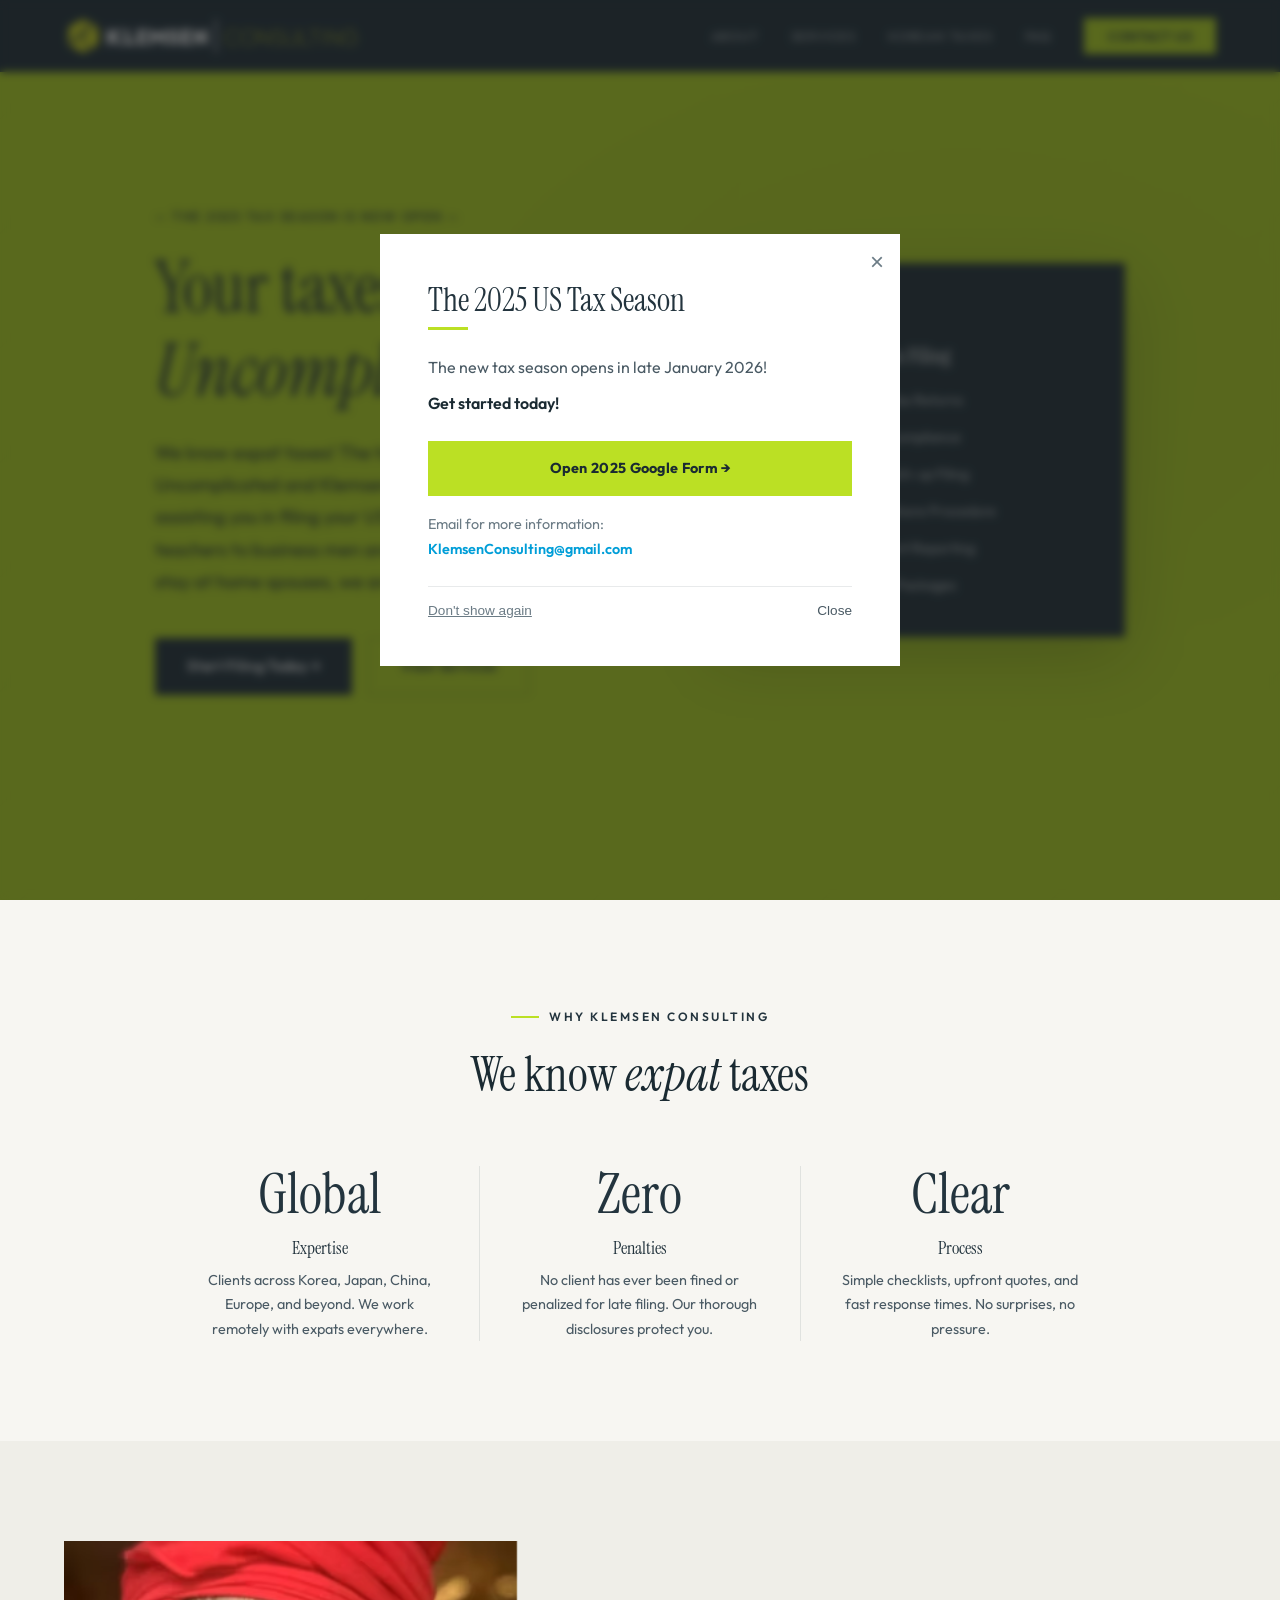
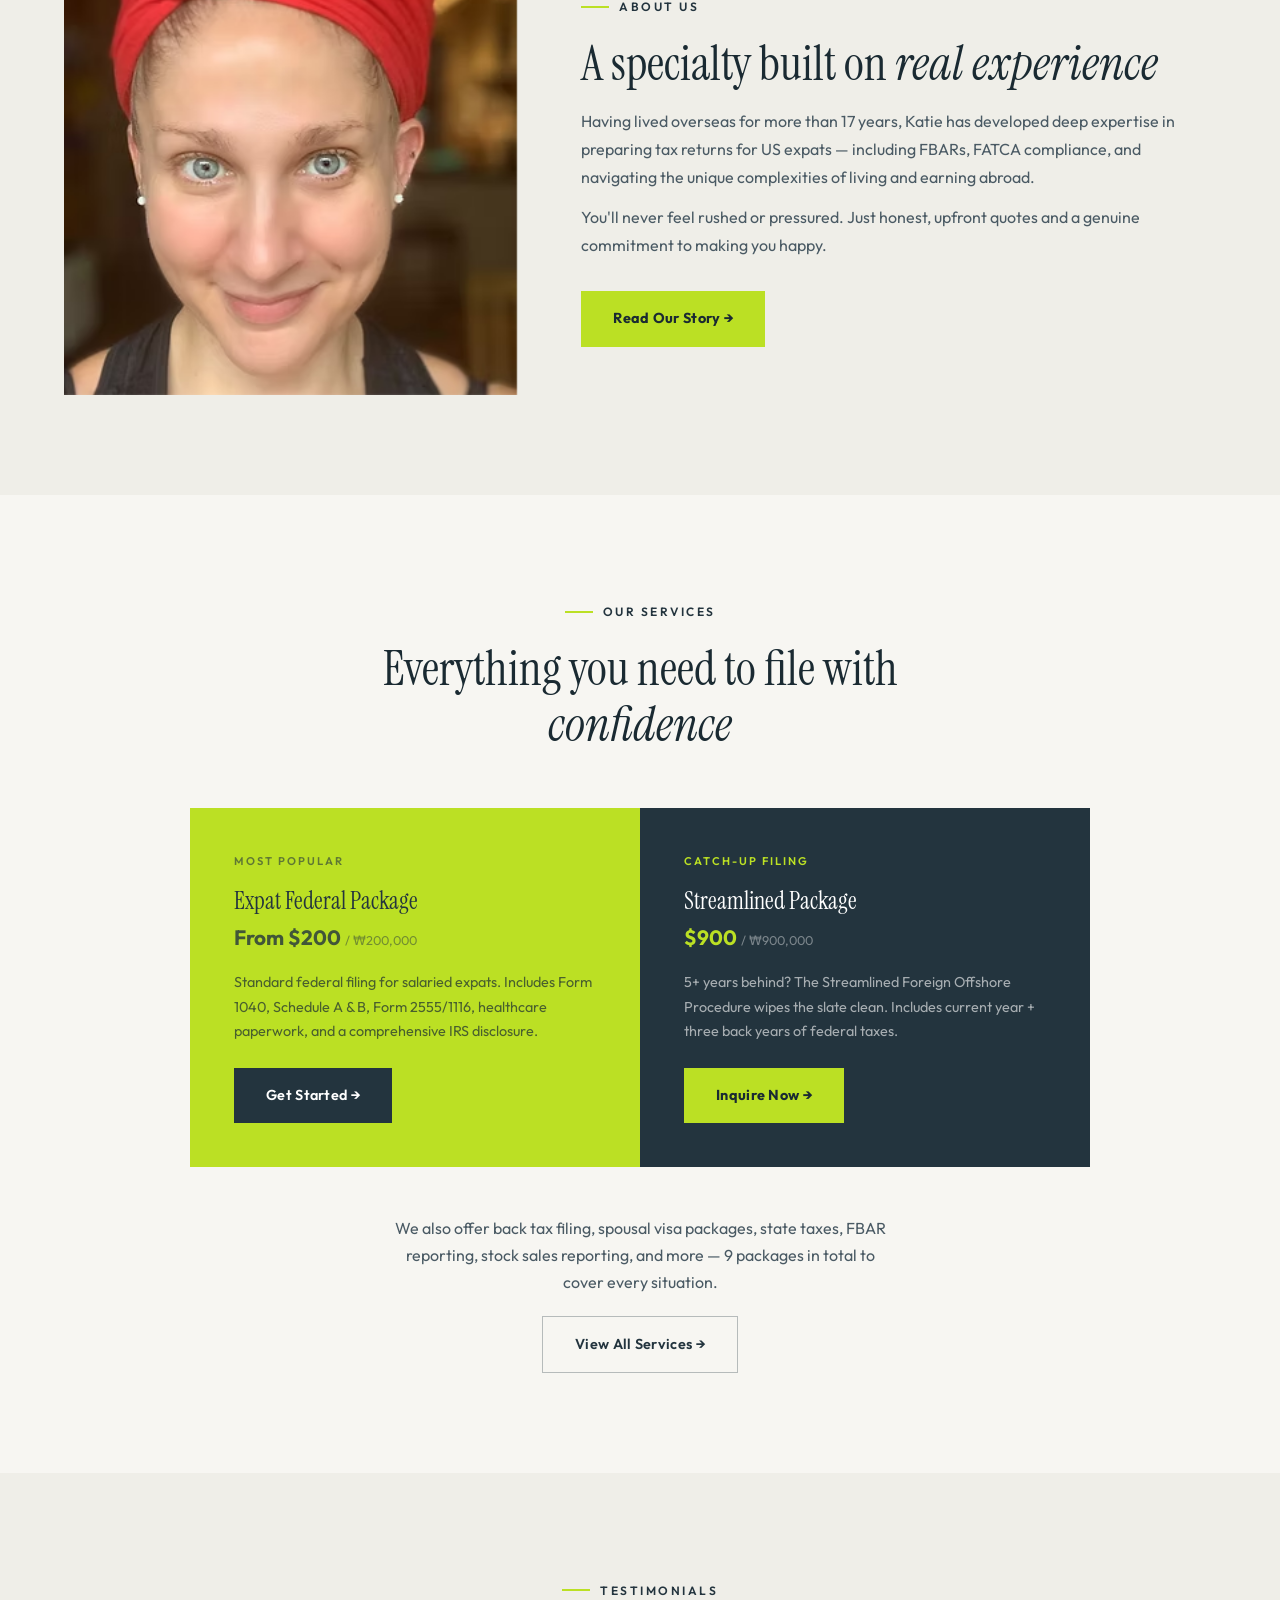
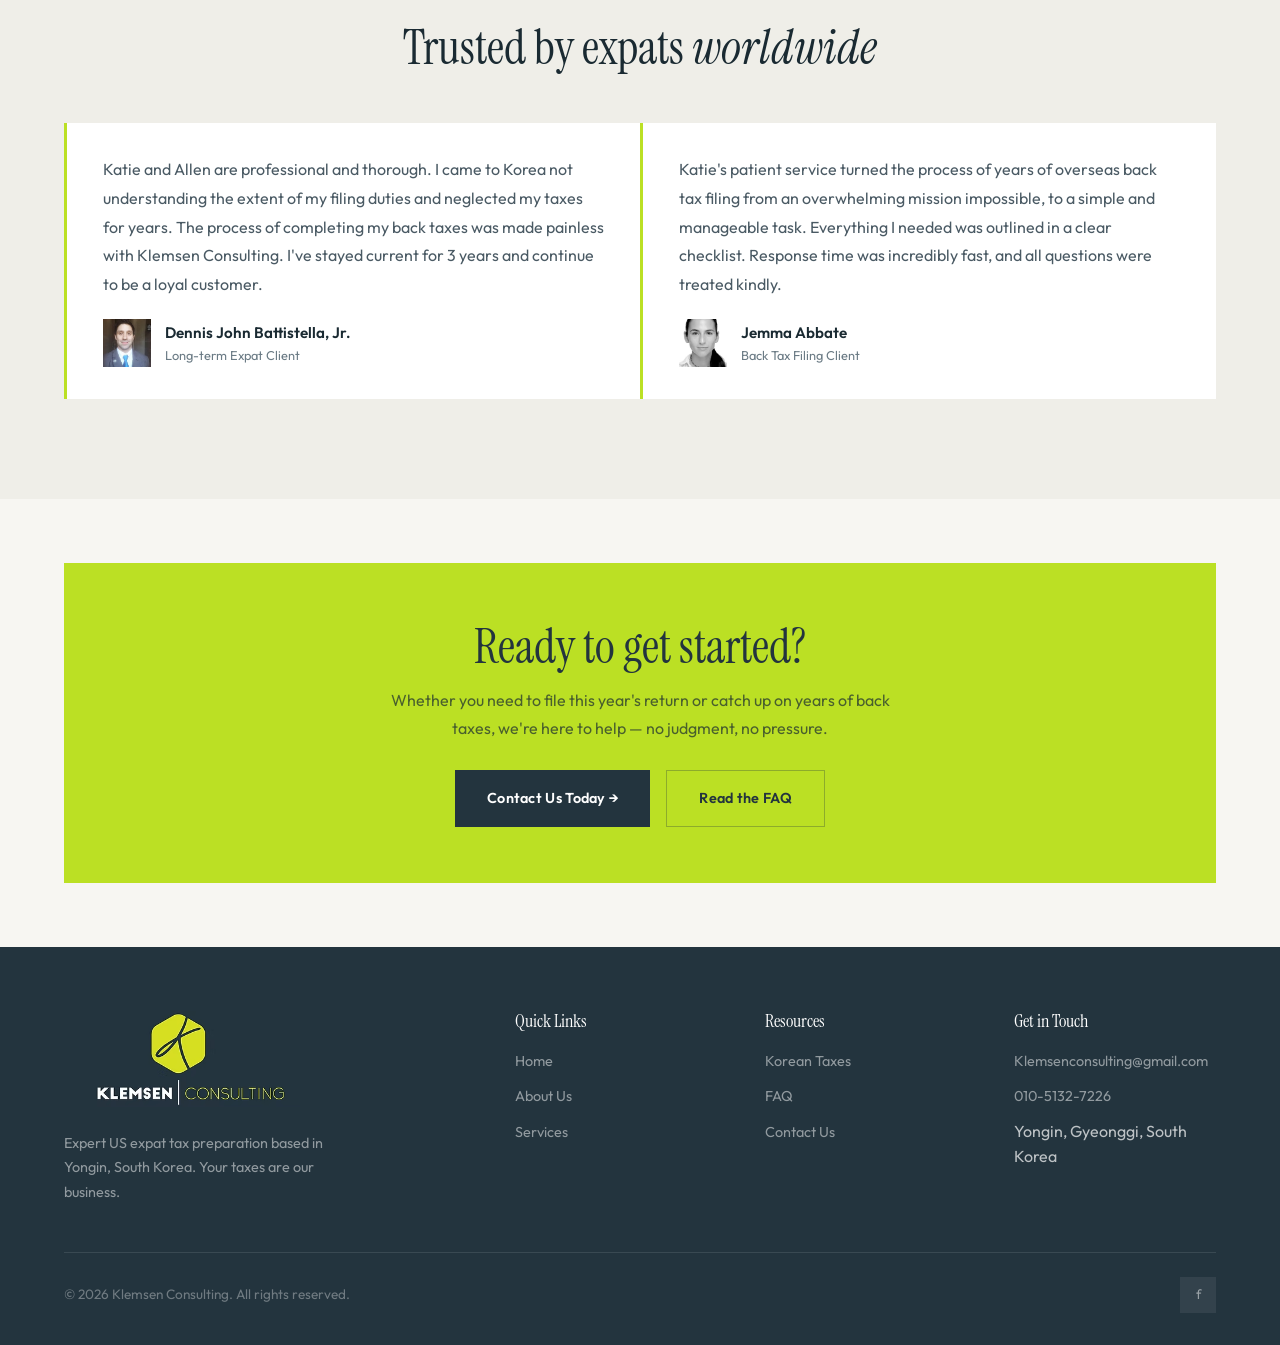
==== commit 8041abdc: "All pages now data-driven from JSON, CMS edits go live" ====
--- a/index.html
+++ b/index.html
@@ -4,17 +4,13 @@
   <meta charset="UTF-8">
   <meta name="viewport" content="width=device-width, initial-scale=1.0">
   <title>Klemsen Consulting | US Expat Tax Experts in South Korea</title>
-  <meta name="description" content="Expert US expat tax preparation from South Korea. Federal & state filing, back taxes, FBARs — made painless by Katie Klemsen.">
+  <meta name="description" content="Expert US expat tax preparation from South Korea. Federal & state filing, back taxes, FBARs — made painless.">
   <link rel="stylesheet" href="styles.css">
 </head>
 <body>
-
-  <!-- ═══ NAV ═══ -->
   <nav class="nav nav-on-lime">
     <div class="nav-inner">
-      <a href="index.html" class="nav-logo">
-        <img src="images/header-logo.png" alt="Klemsen Consulting" class="nav-logo-img">
-      </a>
+      <a href="index.html" class="nav-logo"><img src="images/header-logo.png" alt="Klemsen Consulting" class="nav-logo-img"></a>
       <ul class="nav-links">
         <li><a href="about.html">About</a></li>
         <li><a href="services.html">Services</a></li>
@@ -22,180 +18,93 @@
         <li><a href="faq.html">FAQ</a></li>
         <li><a href="contact.html" class="nav-cta">Contact Us</a></li>
       </ul>
-      <button class="nav-hamburger" aria-label="Menu">
-        <span></span><span></span><span></span>
-      </button>
+      <button class="nav-hamburger" aria-label="Menu"><span></span><span></span><span></span></button>
     </div>
     <div class="nav-mobile">
-      <a href="index.html" class="active">Home</a>
-      <a href="about.html">About</a>
-      <a href="services.html">Services</a>
-      <a href="korean-taxes.html">Korean Taxes</a>
-      <a href="faq.html">FAQ</a>
-      <a href="contact.html">Contact Us</a>
+      <a href="index.html" class="active">Home</a><a href="about.html">About</a><a href="services.html">Services</a><a href="korean-taxes.html">Korean Taxes</a><a href="faq.html">FAQ</a><a href="contact.html">Contact Us</a>
     </div>
   </nav>
 
-  <!-- ═══ HERO ═══ -->
   <section class="hero">
     <div class="hero-bg-pattern"></div>
     <div class="container">
       <div class="hero-grid">
         <div class="hero-content">
-          <p class="animate" style="font-size: .8rem; font-weight: 500; letter-spacing: 1.5px; text-transform: uppercase; color: var(--slate); opacity: .55; margin-bottom: 20px;">— The 2025 tax season is now open —</p>
-          <h1 class="animate animate-d1">Your taxes.<br><em>Uncomplicated.</em></h1>
-          <p class="hero-sub animate animate-d2">We know expat taxes! The tax professionals at Tax Uncomplicated and Klemsen Consulting are dedicated to assisting you in filing your US federal and state taxes. From teachers to business men and women, business owners and stay at home spouses, we are happy to help.</p>
-          <div class="animate animate-d3" style="display: flex; gap: 16px; flex-wrap: wrap;">
+          <p id="tax-note" class="animate" style="font-size:.8rem;font-weight:500;letter-spacing:1.5px;text-transform:uppercase;color:var(--slate);opacity:.55;margin-bottom:20px;"></p>
+          <h1 class="animate animate-d1"><span id="hero-line1"></span><br><em id="hero-line2"></em></h1>
+          <p id="hero-desc" class="hero-sub animate animate-d2"></p>
+          <div class="animate animate-d3" style="display:flex;gap:16px;flex-wrap:wrap;">
             <a href="contact.html" class="btn btn-dark">Start Filing Today →</a>
             <a href="services.html" class="btn btn-outline-dark">View Services</a>
           </div>
         </div>
         <div class="hero-visual animate animate-d3">
           <div class="hero-card">
-            <p style="font-size: .7rem; font-weight: 600; letter-spacing: 2px; text-transform: uppercase; color: var(--lime); margin-bottom: 20px;">What we handle</p>
-            <h3>Complete Expat Tax Filing</h3>
-            <ul class="hero-card-list">
-              <li><span class="check">✓</span> Federal &amp; State Tax Returns</li>
-              <li><span class="check">✓</span> FBAR &amp; FATCA Compliance</li>
-              <li><span class="check">✓</span> Back Taxes &amp; Catch-up Filing</li>
-              <li><span class="check">✓</span> Streamlined Offshore Procedure</li>
-              <li><span class="check">✓</span> Stock &amp; Investment Reporting</li>
-              <li><span class="check">✓</span> Spousal Visa Tax Packages</li>
-            </ul>
+            <p style="font-size:.7rem;font-weight:600;letter-spacing:2px;text-transform:uppercase;color:var(--lime);margin-bottom:20px;">What we handle</p>
+            <h3 id="hero-box-title"></h3>
+            <ul id="hero-box-list" class="hero-card-list"></ul>
           </div>
         </div>
       </div>
     </div>
   </section>
 
-  <!-- ═══ WHY US ═══ -->
   <section class="section">
     <div class="container">
-      <div style="text-align: center; max-width: 600px; margin: 0 auto 64px;">
-        <div class="section-label anim" style="justify-content: center;">Why Klemsen Consulting</div>
+      <div style="text-align:center;max-width:600px;margin:0 auto 64px;">
+        <div class="section-label anim" style="justify-content:center;">Why Klemsen Consulting</div>
         <h2 class="anim">We know <em>expat</em> taxes</h2>
-        <p class="anim" style="margin-top: 12px;">From teachers to business owners, first-time filers to those years behind — we've handled it all with zero client penalties.</p>
-      </div>
-      <div class="anim" style="display: grid; grid-template-columns: 1fr 1px 1fr 1px 1fr; gap: 0; align-items: start; max-width: 960px; margin: 0 auto;" id="why-grid">
-        <div style="padding: 0 40px; text-align: center;">
-          <div style="font-family: var(--font-display); font-size: 3.5rem; color: var(--slate); line-height: 1; margin-bottom: 16px;">Global</div>
-          <h3 style="font-size: 1.1rem; margin-bottom: 10px; color: var(--slate);">Expertise</h3>
-          <p style="font-size: .9rem; line-height: 1.7;">Clients across Korea, Japan, China, Europe, and beyond. We work remotely with expats everywhere.</p>
-        </div>
-        <div style="width: 1px; height: 100%; background: var(--border);"></div>
-        <div style="padding: 0 40px; text-align: center;">
-          <div style="font-family: var(--font-display); font-size: 3.5rem; color: var(--slate); line-height: 1; margin-bottom: 16px;">Zero</div>
-          <h3 style="font-size: 1.1rem; margin-bottom: 10px; color: var(--slate);">Penalties</h3>
-          <p style="font-size: .9rem; line-height: 1.7;">No client has ever been fined or penalized for late filing. Our thorough disclosures protect you.</p>
-        </div>
-        <div style="width: 1px; height: 100%; background: var(--border);"></div>
-        <div style="padding: 0 40px; text-align: center;">
-          <div style="font-family: var(--font-display); font-size: 3.5rem; color: var(--slate); line-height: 1; margin-bottom: 16px;">Clear</div>
-          <h3 style="font-size: 1.1rem; margin-bottom: 10px; color: var(--slate);">Process</h3>
-          <p style="font-size: .9rem; line-height: 1.7;">Simple checklists, upfront quotes, and fast response times. No surprises, no pressure.</p>
-        </div>
-      </div>
-    </div>
-  </section>
-  <style>
-    @media (max-width: 768px) {
-      #why-grid { grid-template-columns: 1fr !important; gap: 40px !important; }
-      #why-grid > div[style*="width: 1px"] { width: 60px !important; height: 1px !important; margin: 0 auto; }
-    }
-  </style>
-
-  <!-- ═══ ABOUT PREVIEW ═══ -->
-  <section class="section" style="background: var(--bg-alt);">
-    <div class="container">
-      <div class="about-grid" style="align-items: center;">
-        <div class="anim">
-          <img src="images/katie.avif" alt="Katie Klemsen" style="width: 100%; display: block; aspect-ratio: 1; object-fit: cover;">
-        </div>
+      </div>
+      <div id="key-points" class="anim" style="display:grid;grid-template-columns:1fr 1px 1fr 1px 1fr;gap:0;align-items:start;max-width:960px;margin:0 auto;"></div>
+    </div>
+  </section>
+  <style>@media(max-width:768px){#key-points{grid-template-columns:1fr!important;gap:40px!important;}#key-points>.kp-divider{width:60px!important;height:1px!important;margin:0 auto;}}</style>
+
+  <section class="section" style="background:var(--bg-alt);">
+    <div class="container">
+      <div class="about-grid" style="align-items:center;">
+        <div class="anim"><img src="images/katie.avif" alt="Katie Klemsen" style="width:100%;display:block;aspect-ratio:1;object-fit:cover;"></div>
         <div>
           <div class="section-label anim">About Us</div>
-          <h2 class="anim">A specialty built on <em>real experience</em></h2>
-          <p class="anim" style="margin-top: 16px;">Having lived overseas for more than 17 years, Katie has developed deep expertise in preparing tax returns for US expats — including FBARs, FATCA compliance, and navigating the unique complexities of living and earning abroad.</p>
-          <p class="anim" style="margin-top: 12px; margin-bottom: 32px;">You'll never feel rushed or pressured. Just honest, upfront quotes and a genuine commitment to making you happy.</p>
+          <h2 id="bio-heading" class="anim"></h2>
+          <p id="bio-p1" class="anim" style="margin-top:16px;"></p>
+          <p id="bio-p2" class="anim" style="margin-top:12px;margin-bottom:32px;"></p>
           <a href="about.html" class="btn btn-lime anim">Read Our Story →</a>
         </div>
       </div>
     </div>
   </section>
 
-  <!-- ═══ SERVICES ═══ -->
   <section class="section">
     <div class="container">
-      <div style="text-align: center; max-width: 600px; margin: 0 auto 56px;">
-        <div class="section-label anim" style="justify-content: center;">Our Services</div>
+      <div style="text-align:center;max-width:600px;margin:0 auto 56px;">
+        <div class="section-label anim" style="justify-content:center;">Our Services</div>
         <h2 class="anim">Everything you need to file with <em>confidence</em></h2>
       </div>
-
-      <div class="two-col anim" style="max-width: 900px; margin: 0 auto;">
-        <!-- Expat Federal -->
-        <div style="background: var(--lime); padding: 44px;">
-          <p style="font-size: .7rem; font-weight: 600; letter-spacing: 2px; text-transform: uppercase; color: var(--slate); margin-bottom: 16px; opacity: .6;">Most Popular</p>
-          <h3 style="color: var(--slate); font-size: 1.5rem; margin-bottom: 6px;">Expat Federal Package</h3>
-          <div style="color: var(--slate); font-weight: 700; font-size: 1.3rem; margin-bottom: 16px; opacity: .8;">From $200 <span style="font-size: .8rem; font-weight: 400; opacity: .6;">/ ₩200,000</span></div>
-          <p style="color: var(--text-on-lime); opacity: .7; font-size: .9rem; line-height: 1.7; margin-bottom: 24px;">Standard federal filing for salaried expats. Includes Form 1040, Schedule A &amp; B, Form 2555/1116, healthcare paperwork, and a comprehensive IRS disclosure.</p>
-          <a href="contact.html" class="btn btn-dark">Get Started →</a>
-        </div>
-
-        <!-- Streamlined -->
-        <div style="background: var(--slate); padding: 44px;">
-          <p style="font-size: .7rem; font-weight: 600; letter-spacing: 2px; text-transform: uppercase; color: var(--lime); margin-bottom: 16px;">Catch-Up Filing</p>
-          <h3 style="color: var(--white); font-size: 1.5rem; margin-bottom: 6px;">Streamlined Package</h3>
-          <div style="color: var(--lime); font-weight: 700; font-size: 1.3rem; margin-bottom: 16px;">$900 <span style="font-size: .8rem; color: rgba(255,255,255,.4); font-weight: 400;">/ ₩900,000</span></div>
-          <p style="color: rgba(255,255,255,.6); font-size: .9rem; line-height: 1.7; margin-bottom: 24px;">5+ years behind? The Streamlined Foreign Offshore Procedure wipes the slate clean. Includes current year + three back years of federal taxes.</p>
-          <a href="contact.html" class="btn btn-lime">Inquire Now →</a>
-        </div>
-      </div>
-
-      <div class="anim" style="text-align: center; max-width: 500px; margin: 48px auto 0;">
-        <p style="font-size: 1rem; color: var(--text-secondary); line-height: 1.7; margin-bottom: 20px;">We also offer back tax filing, spousal visa packages, state taxes, FBAR reporting, stock sales reporting, and more — 9 packages in total to cover every situation.</p>
+      <div id="packages" class="two-col anim" style="max-width:900px;margin:0 auto;"></div>
+      <div class="anim" style="text-align:center;max-width:500px;margin:48px auto 0;">
+        <p id="more-services" style="font-size:1rem;color:var(--text-secondary);line-height:1.7;margin-bottom:20px;"></p>
         <a href="services.html" class="btn btn-outline-dark">View All Services →</a>
       </div>
     </div>
   </section>
 
-  <!-- ═══ TESTIMONIALS ═══ -->
-  <section class="section" style="background: var(--bg-alt);">
-    <div class="container">
-      <div style="text-align: center; max-width: 500px; margin: 0 auto 48px;">
-        <div class="section-label anim" style="justify-content: center;">Testimonials</div>
+  <section class="section" style="background:var(--bg-alt);">
+    <div class="container">
+      <div style="text-align:center;max-width:500px;margin:0 auto 48px;">
+        <div class="section-label anim" style="justify-content:center;">Testimonials</div>
         <h2 class="anim">Trusted by expats <em>worldwide</em></h2>
       </div>
-      <div class="two-col">
-        <div class="testimonial-card anim">
-          <p>Katie and Allen are professional and thorough. I came to Korea not understanding the extent of my filing duties and neglected my taxes for years. The process of completing my back taxes was made painless with Klemsen Consulting. I've stayed current for 3 years and continue to be a loyal customer.</p>
-          <div class="testimonial-author">
-            <div class="testimonial-avatar"><img src="images/testimonial-dennis.avif" alt="Dennis"></div>
-            <div>
-              <div class="testimonial-name">Dennis John Battistella, Jr.</div>
-              <div class="testimonial-role">Long-term Expat Client</div>
-            </div>
-          </div>
-        </div>
-        <div class="testimonial-card anim">
-          <p>Katie's patient service turned the process of years of overseas back tax filing from an overwhelming mission impossible, to a simple and manageable task. Everything I needed was outlined in a clear checklist. Response time was incredibly fast, and all questions were treated kindly.</p>
-          <div class="testimonial-author">
-            <div class="testimonial-avatar"><img src="images/testimonial-jemma.avif" alt="Jemma"></div>
-            <div>
-              <div class="testimonial-name">Jemma Abbate</div>
-              <div class="testimonial-role">Back Tax Filing Client</div>
-            </div>
-          </div>
-        </div>
-      </div>
-    </div>
-  </section>
-
-  <!-- ═══ CTA ═══ -->
+      <div id="testimonials" class="two-col"></div>
+    </div>
+  </section>
+
   <section class="section-sm">
     <div class="container">
       <div class="cta-banner anim">
         <h2>Ready to get started?</h2>
         <p>Whether you need to file this year's return or catch up on years of back taxes, we're here to help — no judgment, no pressure.</p>
-        <div style="display: flex; gap: 16px; justify-content: center; flex-wrap: wrap; position: relative; z-index: 1;">
+        <div style="display:flex;gap:16px;justify-content:center;flex-wrap:wrap;position:relative;z-index:1;">
           <a href="contact.html" class="btn btn-dark">Contact Us Today →</a>
           <a href="faq.html" class="btn btn-outline-dark">Read the FAQ</a>
         </div>
@@ -203,91 +112,90 @@
     </div>
   </section>
 
-  <!-- ═══ FOOTER ═══ -->
   <footer class="footer">
     <div class="container">
       <div class="footer-grid">
-        <div class="footer-brand">
-          <div style="margin-bottom: 16px;">
-            <img src="images/logo-small.avif" alt="Klemsen Consulting" style="height: 96px;">
-          </div>
-          <p>Expert US expat tax preparation based in Yongin, South Korea. Your taxes are our business.</p>
-        </div>
-        <div>
-          <h4>Quick Links</h4>
-          <ul class="footer-links">
-            <li><a href="index.html">Home</a></li>
-            <li><a href="about.html">About Us</a></li>
-            <li><a href="services.html">Services</a></li>
-          </ul>
-        </div>
-        <div>
-          <h4>Resources</h4>
-          <ul class="footer-links">
-            <li><a href="korean-taxes.html">Korean Taxes</a></li>
-            <li><a href="faq.html">FAQ</a></li>
-            <li><a href="contact.html">Contact Us</a></li>
-          </ul>
-        </div>
-        <div>
-          <h4>Get in Touch</h4>
-          <ul class="footer-links">
-            <li><a href="mailto:Klemsenconsulting@gmail.com">Klemsenconsulting@gmail.com</a></li>
-            <li><a href="tel:010-5132-7226">010-5132-7226</a></li>
-            <li>Yongin, Gyeonggi, South Korea</li>
-          </ul>
-        </div>
-      </div>
-      <div class="footer-bottom">
-        <span>&copy; 2026 Klemsen Consulting. All rights reserved.</span>
-        <div class="footer-social">
-          <a href="https://www.facebook.com/taxuncomplicatedklemsenconsulting2016/" target="_blank" rel="noopener" aria-label="Facebook">f</a>
-        </div>
-      </div>
+        <div class="footer-brand"><div style="margin-bottom:16px;"><img src="images/logo-small.avif" alt="Klemsen Consulting" style="height:96px;"></div><p>Expert US expat tax preparation based in Yongin, South Korea. Your taxes are our business.</p></div>
+        <div><h4>Quick Links</h4><ul class="footer-links"><li><a href="index.html">Home</a></li><li><a href="about.html">About Us</a></li><li><a href="services.html">Services</a></li></ul></div>
+        <div><h4>Resources</h4><ul class="footer-links"><li><a href="korean-taxes.html">Korean Taxes</a></li><li><a href="faq.html">FAQ</a></li><li><a href="contact.html">Contact Us</a></li></ul></div>
+        <div><h4>Get in Touch</h4><ul class="footer-links"><li><a href="mailto:Klemsenconsulting@gmail.com">Klemsenconsulting@gmail.com</a></li><li><a href="tel:010-5132-7226">010-5132-7226</a></li><li>Yongin, Gyeonggi, South Korea</li></ul></div>
+      </div>
+      <div class="footer-bottom"><span>&copy; 2026 Klemsen Consulting. All rights reserved.</span><div class="footer-social"><a href="https://www.facebook.com/taxuncomplicatedklemsenconsulting2016/" target="_blank" rel="noopener" aria-label="Facebook">f</a></div></div>
     </div>
   </footer>
 
-  <!-- ═══ TAX SEASON LIGHTBOX ═══ -->
-  <div id="lightbox-overlay" style="display:none; position:fixed; inset:0; background:rgba(24,25,25,.6); z-index:9999; justify-content:center; align-items:center; backdrop-filter:blur(4px);">
-    <div id="lightbox" style="background:var(--white); max-width:520px; width:90%; padding:48px; position:relative;">
-      <button id="lightbox-close" style="position:absolute; top:16px; right:16px; background:none; border:none; font-size:1.5rem; cursor:pointer; color:var(--text-muted); line-height:1;">×</button>
-      <div style="margin-bottom:24px;">
-        <h2 style="font-family:var(--font-display); font-size:2rem; color:var(--slate); margin-bottom:8px;">The 2025 US Tax Season</h2>
-        <div style="width:40px; height:3px; background:var(--lime);"></div>
-      </div>
-      <p style="font-size:1rem; color:var(--text-secondary); line-height:1.7; margin-bottom:8px;">The new tax season opens in late January 2026!</p>
-      <p style="font-size:1rem; color:var(--text-primary); font-weight:600; margin-bottom:24px;">Get started today!</p>
-      <a href="https://forms.gle/p6eoURRnNBSUs1687" target="_blank" rel="noopener" class="btn btn-lime" style="width:100%; justify-content:center; margin-bottom:16px;">Open 2025 Google Form →</a>
-      <p style="font-size:.9rem; color:var(--text-muted); margin-bottom:24px;">
-        Email for more information:<br>
-        <a href="mailto:KlemsenConsulting@gmail.com" style="color:var(--blue); font-weight:600;">KlemsenConsulting@gmail.com</a>
-      </p>
-      <div style="border-top:1px solid var(--border); padding-top:16px; display:flex; justify-content:space-between; align-items:center;">
-        <button id="lightbox-dismiss" style="background:none; border:none; font-size:.85rem; color:var(--text-muted); cursor:pointer; text-decoration:underline;">Don't show again</button>
-        <button id="lightbox-close2" style="background:none; border:none; font-size:.85rem; color:var(--text-secondary); cursor:pointer; font-weight:500;">Close</button>
+  <div id="lightbox-overlay" style="display:none;position:fixed;inset:0;background:rgba(24,25,25,.6);z-index:9999;justify-content:center;align-items:center;backdrop-filter:blur(4px);">
+    <div style="background:var(--white);max-width:520px;width:90%;padding:48px;position:relative;">
+      <button id="lightbox-close" style="position:absolute;top:16px;right:16px;background:none;border:none;font-size:1.5rem;cursor:pointer;color:var(--text-muted);line-height:1;">×</button>
+      <div style="margin-bottom:24px;"><h2 id="lb-heading" style="font-family:var(--font-display);font-size:2rem;color:var(--slate);margin-bottom:8px;"></h2><div style="width:40px;height:3px;background:var(--lime);"></div></div>
+      <p id="lb-message" style="font-size:1rem;color:var(--text-secondary);line-height:1.7;margin-bottom:8px;"></p>
+      <p id="lb-cta" style="font-size:1rem;color:var(--text-primary);font-weight:600;margin-bottom:24px;"></p>
+      <a id="lb-button" href="#" target="_blank" rel="noopener" class="btn btn-lime" style="width:100%;justify-content:center;margin-bottom:16px;"></a>
+      <p style="font-size:.9rem;color:var(--text-muted);margin-bottom:24px;">Email for more information:<br><a id="lb-email" href="#" style="color:var(--blue);font-weight:600;"></a></p>
+      <div style="border-top:1px solid var(--border);padding-top:16px;display:flex;justify-content:space-between;align-items:center;">
+        <button id="lightbox-dismiss" style="background:none;border:none;font-size:.85rem;color:var(--text-muted);cursor:pointer;text-decoration:underline;">Don't show again</button>
+        <button id="lightbox-close2" style="background:none;border:none;font-size:.85rem;color:var(--text-secondary);cursor:pointer;font-weight:500;">Close</button>
       </div>
     </div>
   </div>
 
   <script src="main.js"></script>
   <script>
-  (function() {
-    var overlay = document.getElementById('lightbox-overlay');
-    var dismissed = false;
-    try { dismissed = window.localStorage.getItem('klemsen_lightbox_dismissed') === '1'; } catch(e) {}
-    if (!dismissed) {
-      setTimeout(function() { overlay.style.display = 'flex'; }, 800);
+  fetch('data/homepage.json').then(function(r){return r.json()}).then(function(d){
+    // Hero
+    document.getElementById('tax-note').textContent=d.tax_season_note;
+    document.getElementById('hero-line1').textContent=d.hero_line1;
+    document.getElementById('hero-line2').textContent=d.hero_line2;
+    document.getElementById('hero-desc').textContent=d.hero_description;
+    document.getElementById('hero-box-title').textContent=d.hero_box_title;
+    var list=document.getElementById('hero-box-list');
+    d.hero_box_items.forEach(function(item){
+      var li=document.createElement('li');
+      li.innerHTML='<span class="check">✓</span> '+item;
+      list.appendChild(li);
+    });
+    // Key points
+    var kp=document.getElementById('key-points');
+    d.key_points.forEach(function(p,i){
+      if(i>0) kp.innerHTML+='<div class="kp-divider" style="width:1px;height:100%;background:var(--border);"></div>';
+      kp.innerHTML+='<div style="padding:0 40px;text-align:center;"><div style="font-family:var(--font-display);font-size:3.5rem;color:var(--slate);line-height:1;margin-bottom:16px;">'+p.big_word+'</div><h3 style="font-size:1.1rem;margin-bottom:10px;color:var(--slate);">'+p.subtitle+'</h3><p style="font-size:.9rem;line-height:1.7;">'+p.description+'</p></div>';
+    });
+    // Bio
+    document.getElementById('bio-heading').innerHTML='A specialty built on <em>'+d.bio_section.heading.replace('A specialty built on ','')+'</em>';
+    document.getElementById('bio-p1').textContent=d.bio_section.paragraph1;
+    document.getElementById('bio-p2').textContent=d.bio_section.paragraph2;
+    // Packages
+    var pkg=document.getElementById('packages');
+    var p1=d.package1, p2=d.package2;
+    pkg.innerHTML='<div style="background:var(--lime);padding:44px;"><p style="font-size:.7rem;font-weight:600;letter-spacing:2px;text-transform:uppercase;color:var(--slate);margin-bottom:16px;opacity:.6;">'+p1.label+'</p><h3 style="color:var(--slate);font-size:1.5rem;margin-bottom:6px;">'+p1.name+'</h3><div style="color:var(--slate);font-weight:700;font-size:1.3rem;margin-bottom:16px;opacity:.8;">'+p1.price_usd+' <span style="font-size:.8rem;font-weight:400;opacity:.6;">/ '+p1.price_krw+'</span></div><p style="color:var(--text-on-lime);opacity:.7;font-size:.9rem;line-height:1.7;margin-bottom:24px;">'+p1.description+'</p><a href="contact.html" class="btn btn-dark">Get Started →</a></div><div style="background:var(--slate);padding:44px;"><p style="font-size:.7rem;font-weight:600;letter-spacing:2px;text-transform:uppercase;color:var(--lime);margin-bottom:16px;">'+p2.label+'</p><h3 style="color:var(--white);font-size:1.5rem;margin-bottom:6px;">'+p2.name+'</h3><div style="color:var(--lime);font-weight:700;font-size:1.3rem;margin-bottom:16px;">'+p2.price_usd+' <span style="font-size:.8rem;color:rgba(255,255,255,.4);font-weight:400;">/ '+p2.price_krw+'</span></div><p style="color:rgba(255,255,255,.6);font-size:.9rem;line-height:1.7;margin-bottom:24px;">'+p2.description+'</p><a href="contact.html" class="btn btn-lime">Inquire Now →</a></div>';
+    document.getElementById('more-services').textContent=d.more_services_text;
+    // Testimonials
+    var tc=document.getElementById('testimonials');
+    d.testimonials.forEach(function(t){
+      tc.innerHTML+='<div class="testimonial-card anim"><p>'+t.quote+'</p><div class="testimonial-author"><div class="testimonial-avatar"><img src="images/'+t.photo+'" alt="'+t.name+'"></div><div><div class="testimonial-name">'+t.name+'</div><div class="testimonial-role">'+t.role+'</div></div></div></div>';
+    });
+    // Lightbox
+    var overlay=document.getElementById('lightbox-overlay');
+    var dismissed=false;
+    try{dismissed=window.localStorage.getItem('klemsen_lightbox_dismissed')==='1';}catch(e){}
+    if(!dismissed&&d.lightbox.enabled){
+      var lb=d.lightbox;
+      document.getElementById('lb-heading').textContent=lb.heading;
+      document.getElementById('lb-message').textContent=lb.message;
+      document.getElementById('lb-cta').textContent=lb.cta_text;
+      document.getElementById('lb-button').textContent=lb.button_text;
+      document.getElementById('lb-button').href=lb.form_url;
+      document.getElementById('lb-email').textContent=lb.email;
+      document.getElementById('lb-email').href='mailto:'+lb.email;
+      setTimeout(function(){overlay.style.display='flex';},800);
     }
-    function closeLB() { overlay.style.display = 'none'; }
-    function dismissLB() {
-      try { window.localStorage.setItem('klemsen_lightbox_dismissed', '1'); } catch(e) {}
-      closeLB();
-    }
-    document.getElementById('lightbox-close').addEventListener('click', closeLB);
-    document.getElementById('lightbox-close2').addEventListener('click', closeLB);
-    document.getElementById('lightbox-dismiss').addEventListener('click', dismissLB);
-    overlay.addEventListener('click', function(e) { if (e.target === overlay) closeLB(); });
-  })();
+    function closeLB(){overlay.style.display='none';}
+    function dismissLB(){try{window.localStorage.setItem('klemsen_lightbox_dismissed','1');}catch(e){}closeLB();}
+    document.getElementById('lightbox-close').addEventListener('click',closeLB);
+    document.getElementById('lightbox-close2').addEventListener('click',closeLB);
+    document.getElementById('lightbox-dismiss').addEventListener('click',dismissLB);
+    overlay.addEventListener('click',function(e){if(e.target===overlay)closeLB();});
+  });
   </script>
 </body>
 </html>
